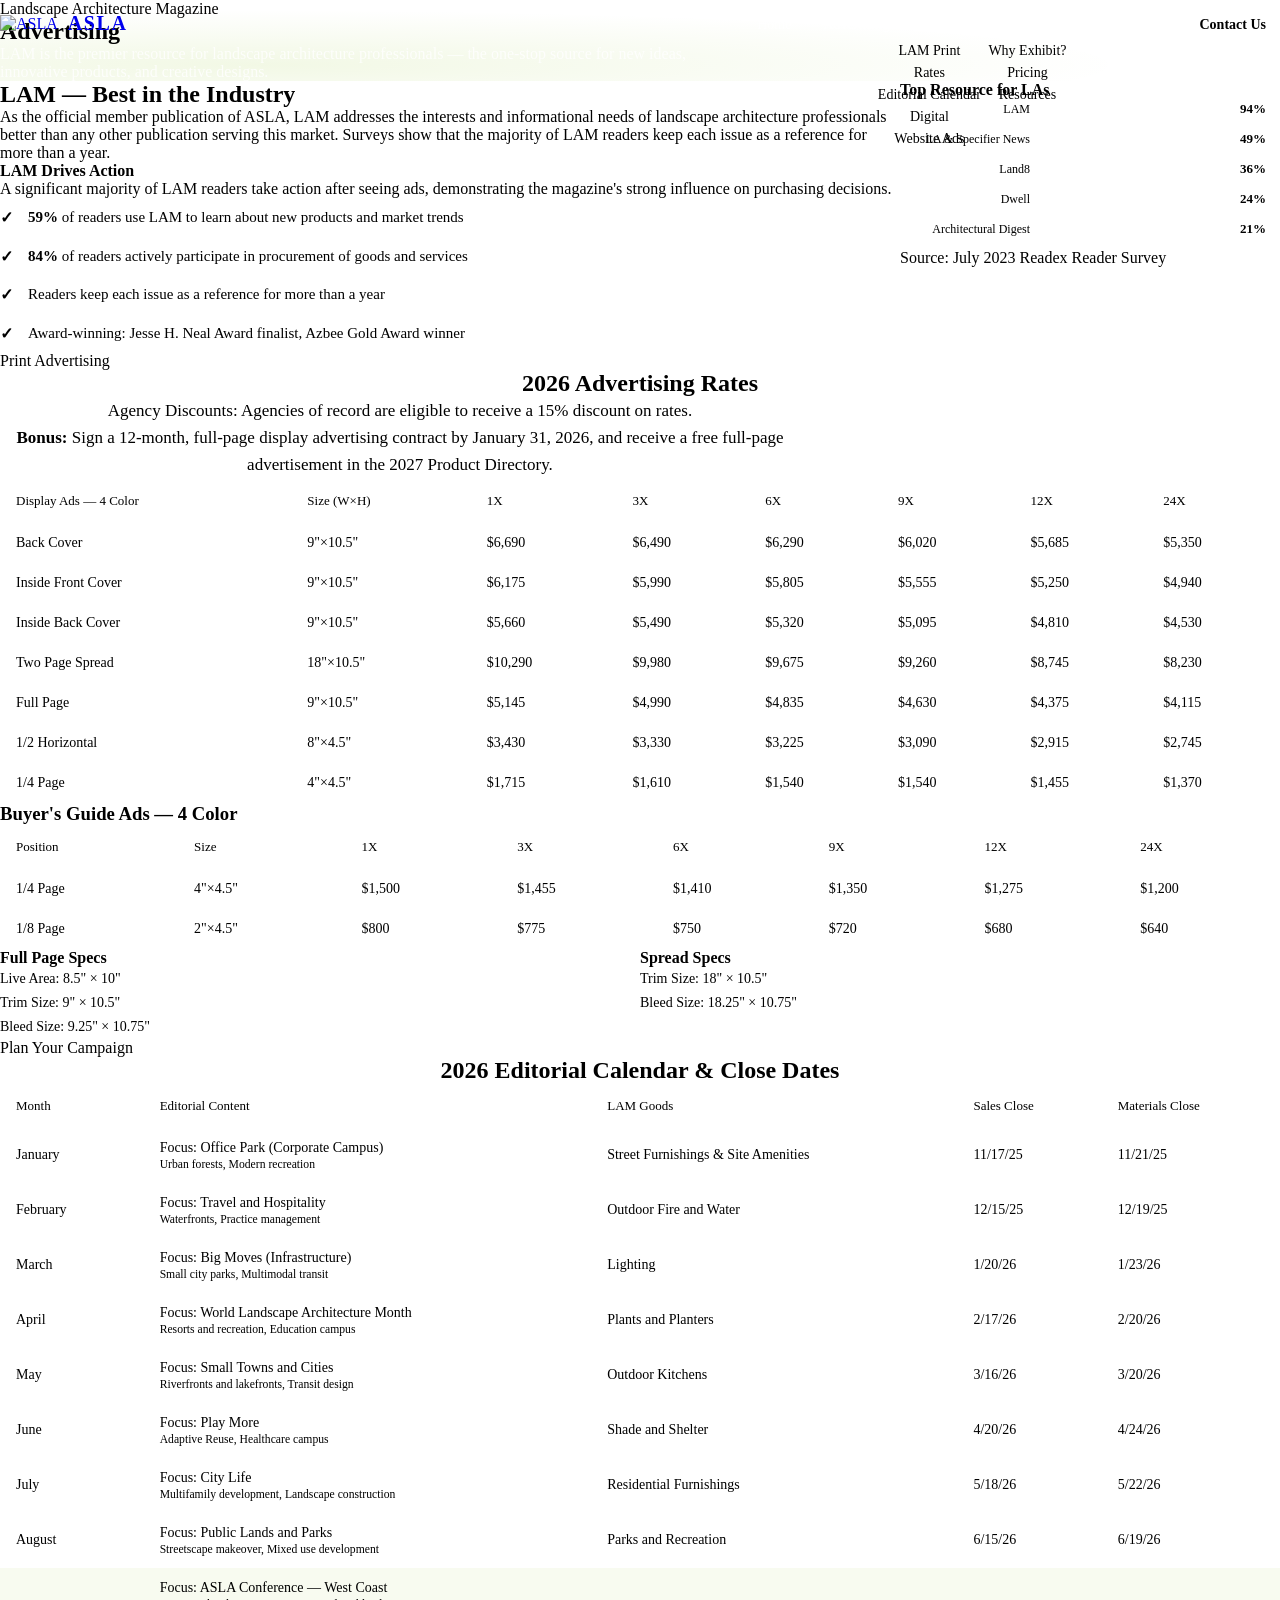
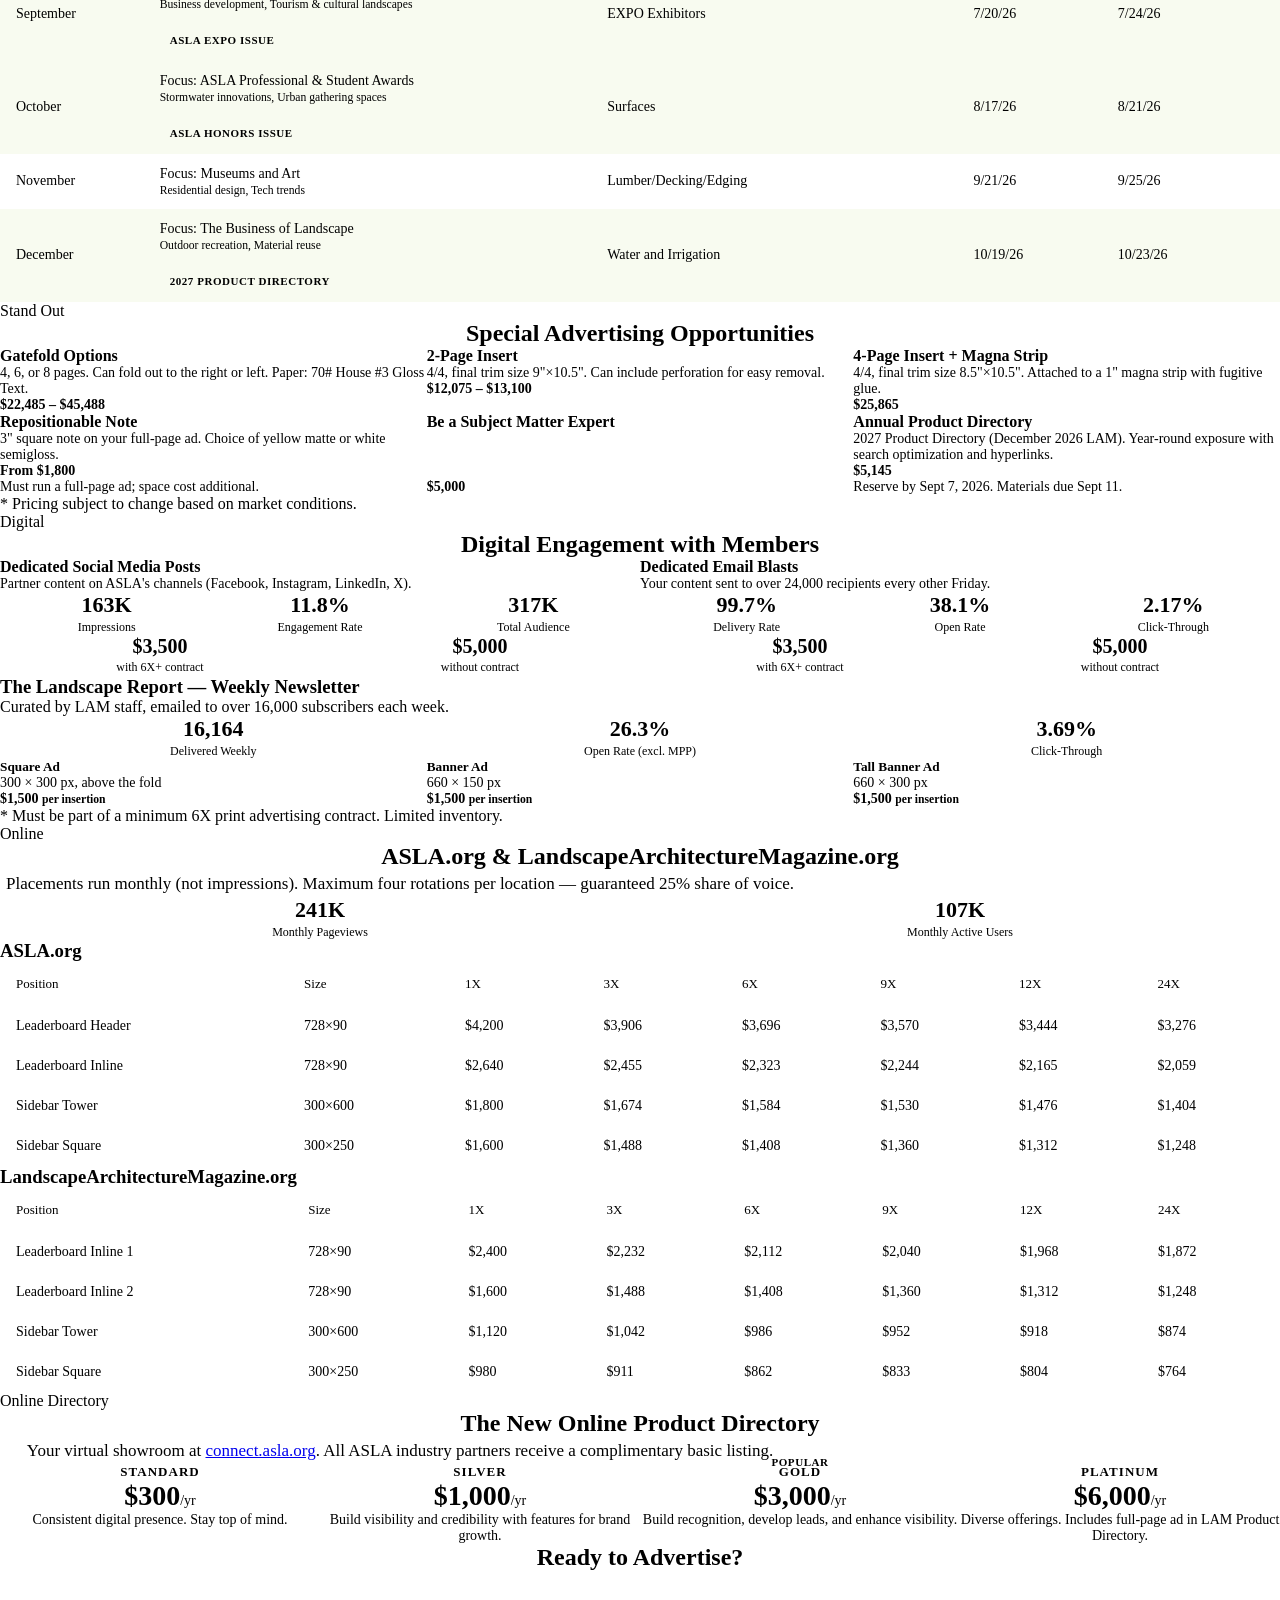
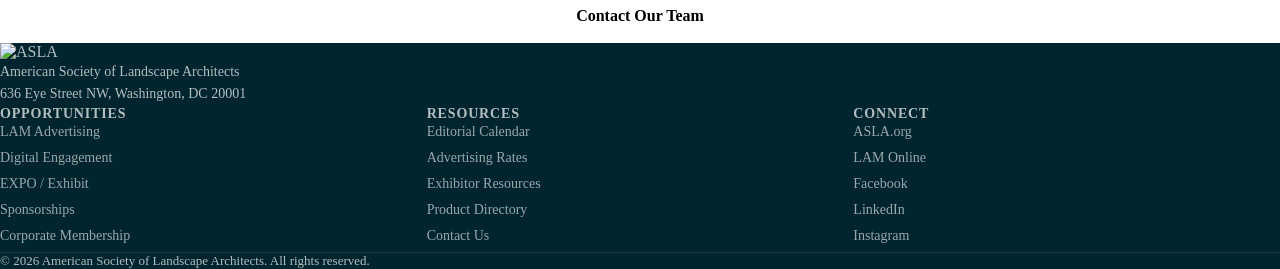
==== advertising.html @ 2f5cdf1a "Initial commit: ASLA advertise site rebuild 6-page site matching the 2026 ASLA Engagement Kit media " ====
<!DOCTYPE html>
<html lang="en">
<head>
  <meta charset="UTF-8">
  <meta name="viewport" content="width=device-width, initial-scale=1.0">
  <title>Advertising — ASLA</title>
  <meta name="description" content="Advertise in Landscape Architecture Magazine (LAM) and across ASLA's digital channels. View rates, editorial calendar, and special opportunities.">
  <link rel="stylesheet" href="../colors_and_type.css">
  <link rel="stylesheet" href="style.css">
</head>
<body>

<header class="site-header" id="top">
  <div class="container header-inner">
    <a href="index.html" class="logo">
      <img src="../assets/logos/asla-mark-waves-white.svg" alt="ASLA" height="36">
      <span class="logo-text">ASLA</span>
    </a>
    <button class="nav-toggle" aria-label="Toggle navigation" aria-expanded="false">
      <span></span><span></span><span></span>
    </button>
    <nav class="main-nav" id="mainNav">
      <ul>
        <li><a href="index.html">Home</a></li>
        <li class="has-dropdown">
          <a href="advertising.html" class="active">Advertising</a>
          <ul class="dropdown">
            <li><a href="#lam-advertising">LAM Print</a></li>
            <li><a href="#ad-rates">Rates</a></li>
            <li><a href="#editorial-calendar">Editorial Calendar</a></li>
            <li><a href="#digital-engagement">Digital</a></li>
            <li><a href="#website-advertising">Website Ads</a></li>
          </ul>
        </li>
        <li class="has-dropdown">
          <a href="expo.html">EXPO</a>
          <ul class="dropdown">
            <li><a href="expo.html#why-exhibit">Why Exhibit?</a></li>
            <li><a href="expo.html#exhibitor-pricing">Pricing</a></li>
            <li><a href="expo.html#exhibitor-resources">Resources</a></li>
          </ul>
        </li>
        <li><a href="sponsorships.html">Sponsorships</a></li>
        <li><a href="membership.html">Membership</a></li>
        <li><a href="contact.html" class="nav-cta">Contact Us</a></li>
      </ul>
    </nav>
  </div>
</header>

<!-- ===== PAGE HERO ===== -->
<section class="page-hero">
  <div class="container">
    <p class="eyebrow hero-eyebrow">Landscape Architecture Magazine</p>
    <h1>Advertising</h1>
    <p class="body-lg hero-sub">LAM is the premier resource for landscape architecture professionals — the one-stop source for new ideas, innovative products, and creative designs.</p>
  </div>
</section>

<!-- ===== LAM OVERVIEW ===== -->
<section class="section" id="lam-advertising">
  <div class="container">
    <div class="two-col">
      <div class="col-text">
        <h2>LAM — Best in the Industry</h2>
        <p class="body-lg">As the official member publication of ASLA, LAM addresses the interests and informational needs of landscape architecture professionals better than any other publication serving this market. Surveys show that the majority of LAM readers keep each issue as a reference for more than a year.</p>
        <div class="highlight-box">
          <h4>LAM Drives Action</h4>
          <p>A significant majority of LAM readers take action after seeing ads, demonstrating the magazine's strong influence on purchasing decisions.</p>
        </div>
        <ul class="check-list">
          <li><strong>59%</strong> of readers use LAM to learn about new products and market trends</li>
          <li><strong>84%</strong> of readers actively participate in procurement of goods and services</li>
          <li>Readers keep each issue as a reference for more than a year</li>
          <li>Award-winning: Jesse H. Neal Award finalist, Azbee Gold Award winner</li>
        </ul>
      </div>
      <div class="col-sidebar">
        <div class="info-card">
          <h4>Top Resource for LAs</h4>
          <div class="bar-chart">
            <div class="bar-row"><span class="bar-label">LAM</span><div class="bar-track"><div class="bar-fill" style="width:94%"></div></div><span class="bar-val">94%</span></div>
            <div class="bar-row"><span class="bar-label">LA &amp; Specifier News</span><div class="bar-track"><div class="bar-fill" style="width:49%"></div></div><span class="bar-val">49%</span></div>
            <div class="bar-row"><span class="bar-label">Land8</span><div class="bar-track"><div class="bar-fill" style="width:36%"></div></div><span class="bar-val">36%</span></div>
            <div class="bar-row"><span class="bar-label">Dwell</span><div class="bar-track"><div class="bar-fill" style="width:24%"></div></div><span class="bar-val">24%</span></div>
            <div class="bar-row"><span class="bar-label">Architectural Digest</span><div class="bar-track"><div class="bar-fill" style="width:21%"></div></div><span class="bar-val">21%</span></div>
          </div>
          <p class="caption">Source: July 2023 Readex Reader Survey</p>
        </div>
      </div>
    </div>
  </div>
</section>

<!-- ===== AD RATES ===== -->
<section class="section section-alt" id="ad-rates">
  <div class="container">
    <p class="eyebrow">Print Advertising</p>
    <h2 class="section-title">2026 Advertising Rates</h2>
    <p class="section-intro">Agency Discounts: Agencies of record are eligible to receive a 15% discount on rates.<br>
    <strong>Bonus:</strong> Sign a 12-month, full-page display advertising contract by January 31, 2026, and receive a free full-page advertisement in the 2027 Product Directory.</p>

    <div class="table-wrap">
      <table class="rate-table">
        <thead>
          <tr><th>Display Ads — 4 Color</th><th>Size (W&times;H)</th><th>1X</th><th>3X</th><th>6X</th><th>9X</th><th>12X</th><th>24X</th></tr>
        </thead>
        <tbody>
          <tr><td>Back Cover</td><td>9"&times;10.5"</td><td>$6,690</td><td>$6,490</td><td>$6,290</td><td>$6,020</td><td>$5,685</td><td>$5,350</td></tr>
          <tr><td>Inside Front Cover</td><td>9"&times;10.5"</td><td>$6,175</td><td>$5,990</td><td>$5,805</td><td>$5,555</td><td>$5,250</td><td>$4,940</td></tr>
          <tr><td>Inside Back Cover</td><td>9"&times;10.5"</td><td>$5,660</td><td>$5,490</td><td>$5,320</td><td>$5,095</td><td>$4,810</td><td>$4,530</td></tr>
          <tr><td>Two Page Spread</td><td>18"&times;10.5"</td><td>$10,290</td><td>$9,980</td><td>$9,675</td><td>$9,260</td><td>$8,745</td><td>$8,230</td></tr>
          <tr><td>Full Page</td><td>9"&times;10.5"</td><td>$5,145</td><td>$4,990</td><td>$4,835</td><td>$4,630</td><td>$4,375</td><td>$4,115</td></tr>
          <tr><td>1/2 Horizontal</td><td>8"&times;4.5"</td><td>$3,430</td><td>$3,330</td><td>$3,225</td><td>$3,090</td><td>$2,915</td><td>$2,745</td></tr>
          <tr><td>1/4 Page</td><td>4"&times;4.5"</td><td>$1,715</td><td>$1,610</td><td>$1,540</td><td>$1,540</td><td>$1,455</td><td>$1,370</td></tr>
        </tbody>
      </table>
    </div>

    <h3 style="margin-top:var(--space-2xl)">Buyer's Guide Ads — 4 Color</h3>
    <div class="table-wrap">
      <table class="rate-table">
        <thead>
          <tr><th>Position</th><th>Size</th><th>1X</th><th>3X</th><th>6X</th><th>9X</th><th>12X</th><th>24X</th></tr>
        </thead>
        <tbody>
          <tr><td>1/4 Page</td><td>4"&times;4.5"</td><td>$1,500</td><td>$1,455</td><td>$1,410</td><td>$1,350</td><td>$1,275</td><td>$1,200</td></tr>
          <tr><td>1/8 Page</td><td>2"&times;4.5"</td><td>$800</td><td>$775</td><td>$750</td><td>$720</td><td>$680</td><td>$640</td></tr>
        </tbody>
      </table>
    </div>

    <div class="spec-grid" style="margin-top:var(--space-2xl)">
      <div class="spec-card">
        <h4>Full Page Specs</h4>
        <ul><li>Live Area: 8.5" &times; 10"</li><li>Trim Size: 9" &times; 10.5"</li><li>Bleed Size: 9.25" &times; 10.75"</li></ul>
      </div>
      <div class="spec-card">
        <h4>Spread Specs</h4>
        <ul><li>Trim Size: 18" &times; 10.5"</li><li>Bleed Size: 18.25" &times; 10.75"</li></ul>
      </div>
    </div>
  </div>
</section>

<!-- ===== EDITORIAL CALENDAR ===== -->
<section class="section" id="editorial-calendar">
  <div class="container">
    <p class="eyebrow">Plan Your Campaign</p>
    <h2 class="section-title">2026 Editorial Calendar &amp; Close Dates</h2>
    <div class="table-wrap">
      <table class="rate-table cal-table">
        <thead>
          <tr><th>Month</th><th>Editorial Content</th><th>LAM Goods</th><th>Sales Close</th><th>Materials Close</th></tr>
        </thead>
        <tbody>
          <tr><td>January</td><td>Focus: Office Park (Corporate Campus)<br><small>Urban forests, Modern recreation</small></td><td>Street Furnishings &amp; Site Amenities</td><td>11/17/25</td><td>11/21/25</td></tr>
          <tr><td>February</td><td>Focus: Travel and Hospitality<br><small>Waterfronts, Practice management</small></td><td>Outdoor Fire and Water</td><td>12/15/25</td><td>12/19/25</td></tr>
          <tr><td>March</td><td>Focus: Big Moves (Infrastructure)<br><small>Small city parks, Multimodal transit</small></td><td>Lighting</td><td>1/20/26</td><td>1/23/26</td></tr>
          <tr><td>April</td><td>Focus: World Landscape Architecture Month<br><small>Resorts and recreation, Education campus</small></td><td>Plants and Planters</td><td>2/17/26</td><td>2/20/26</td></tr>
          <tr><td>May</td><td>Focus: Small Towns and Cities<br><small>Riverfronts and lakefronts, Transit design</small></td><td>Outdoor Kitchens</td><td>3/16/26</td><td>3/20/26</td></tr>
          <tr><td>June</td><td>Focus: Play More<br><small>Adaptive Reuse, Healthcare campus</small></td><td>Shade and Shelter</td><td>4/20/26</td><td>4/24/26</td></tr>
          <tr><td>July</td><td>Focus: City Life<br><small>Multifamily development, Landscape construction</small></td><td>Residential Furnishings</td><td>5/18/26</td><td>5/22/26</td></tr>
          <tr><td>August</td><td>Focus: Public Lands and Parks<br><small>Streetscape makeover, Mixed use development</small></td><td>Parks and Recreation</td><td>6/15/26</td><td>6/19/26</td></tr>
          <tr class="highlight-row"><td>September</td><td>Focus: ASLA Conference — West Coast<br><small>Business development, Tourism &amp; cultural landscapes</small><br><span class="badge">ASLA EXPO Issue</span></td><td>EXPO Exhibitors</td><td>7/20/26</td><td>7/24/26</td></tr>
          <tr class="highlight-row"><td>October</td><td>Focus: ASLA Professional &amp; Student Awards<br><small>Stormwater innovations, Urban gathering spaces</small><br><span class="badge badge-gold">ASLA Honors Issue</span></td><td>Surfaces</td><td>8/17/26</td><td>8/21/26</td></tr>
          <tr><td>November</td><td>Focus: Museums and Art<br><small>Residential design, Tech trends</small></td><td>Lumber/Decking/Edging</td><td>9/21/26</td><td>9/25/26</td></tr>
          <tr class="highlight-row"><td>December</td><td>Focus: The Business of Landscape<br><small>Outdoor recreation, Material reuse</small><br><span class="badge">2027 Product Directory</span></td><td>Water and Irrigation</td><td>10/19/26</td><td>10/23/26</td></tr>
        </tbody>
      </table>
    </div>
  </div>
</section>

<!-- ===== SPECIAL ADVERTISING ===== -->
<section class="section section-alt" id="special-advertising">
  <div class="container">
    <p class="eyebrow">Stand Out</p>
    <h2 class="section-title">Special Advertising Opportunities</h2>
    <div class="card-grid-3">
      <div class="feature-card">
        <h4>Gatefold Options</h4>
        <p>4, 6, or 8 pages. Can fold out to the right or left. Paper: 70# House #3 Gloss Text.</p>
        <p class="price-range">$22,485 – $45,488</p>
      </div>
      <div class="feature-card">
        <h4>2-Page Insert</h4>
        <p>4/4, final trim size 9"&times;10.5". Can include perforation for easy removal.</p>
        <p class="price-range">$12,075 – $13,100</p>
      </div>
      <div class="feature-card">
        <h4>4-Page Insert + Magna Strip</h4>
        <p>4/4, final trim size 8.5"&times;10.5". Attached to a 1" magna strip with fugitive glue.</p>
        <p class="price-range">$25,865</p>
      </div>
      <div class="feature-card">
        <h4>Repositionable Note</h4>
        <p>3" square note on your full-page ad. Choice of yellow matte or white semigloss.</p>
        <p class="price-range">From $1,800</p>
        <p class="caption">Must run a full-page ad; space cost additional.</p>
      </div>
      <div class="feature-card accent-card">
        <h4>Be a Subject Matter Expert</h4>
        <p>Five-minute moderated video interview with ASLA CEO Torey Carter-Conneen, Hon. ASLA. Professionally edited with your branding, distributed via ASLA channels. Unlimited license to share.</p>
        <p class="price-range">$5,000</p>
      </div>
      <div class="feature-card">
        <h4>Annual Product Directory</h4>
        <p>2027 Product Directory (December 2026 LAM). Year-round exposure with search optimization and hyperlinks.</p>
        <p class="price-range">$5,145</p>
        <p class="caption">Reserve by Sept 7, 2026. Materials due Sept 11.</p>
      </div>
    </div>
    <p class="caption" style="margin-top:var(--space-lg)">* Pricing subject to change based on market conditions.</p>
  </div>
</section>

<!-- ===== DIGITAL ENGAGEMENT ===== -->
<section class="section" id="digital-engagement">
  <div class="container">
    <p class="eyebrow">Digital</p>
    <h2 class="section-title">Digital Engagement with Members</h2>
    <div class="card-grid-2">
      <div class="feature-card">
        <h4>Dedicated Social Media Posts</h4>
        <p>Partner content on ASLA's channels (Facebook, Instagram, LinkedIn, X).</p>
        <div class="metric-grid">
          <div class="metric"><span class="metric-val">163K</span><span class="metric-label">Impressions</span></div>
          <div class="metric"><span class="metric-val">11.8%</span><span class="metric-label">Engagement Rate</span></div>
          <div class="metric"><span class="metric-val">317K</span><span class="metric-label">Total Audience</span></div>
        </div>
        <div class="price-split">
          <div><span class="price-range">$3,500</span><small>with 6X+ contract</small></div>
          <div><span class="price-range">$5,000</span><small>without contract</small></div>
        </div>
      </div>
      <div class="feature-card">
        <h4>Dedicated Email Blasts</h4>
        <p>Your content sent to over 24,000 recipients every other Friday.</p>
        <div class="metric-grid">
          <div class="metric"><span class="metric-val">99.7%</span><span class="metric-label">Delivery Rate</span></div>
          <div class="metric"><span class="metric-val">38.1%</span><span class="metric-label">Open Rate</span></div>
          <div class="metric"><span class="metric-val">2.17%</span><span class="metric-label">Click-Through</span></div>
        </div>
        <div class="price-split">
          <div><span class="price-range">$3,500</span><small>with 6X+ contract</small></div>
          <div><span class="price-range">$5,000</span><small>without contract</small></div>
        </div>
      </div>
    </div>

    <div class="divider"></div>

    <h3>The Landscape Report — Weekly Newsletter</h3>
    <p>Curated by LAM staff, emailed to over 16,000 subscribers each week.</p>
    <div class="metric-grid" style="margin:var(--space-lg) 0">
      <div class="metric"><span class="metric-val">16,164</span><span class="metric-label">Delivered Weekly</span></div>
      <div class="metric"><span class="metric-val">26.3%</span><span class="metric-label">Open Rate (excl. MPP)</span></div>
      <div class="metric"><span class="metric-val">3.69%</span><span class="metric-label">Click-Through</span></div>
    </div>
    <div class="card-grid-3">
      <div class="feature-card compact"><h5>Square Ad</h5><p>300 &times; 300 px, above the fold</p><p class="price-range">$1,500 <small>per insertion</small></p></div>
      <div class="feature-card compact"><h5>Banner Ad</h5><p>660 &times; 150 px</p><p class="price-range">$1,500 <small>per insertion</small></p></div>
      <div class="feature-card compact"><h5>Tall Banner Ad</h5><p>660 &times; 300 px</p><p class="price-range">$1,500 <small>per insertion</small></p></div>
    </div>
    <p class="caption" style="margin-top:var(--space-md)">* Must be part of a minimum 6X print advertising contract. Limited inventory.</p>
  </div>
</section>

<!-- ===== WEBSITE ADVERTISING ===== -->
<section class="section section-alt" id="website-advertising">
  <div class="container">
    <p class="eyebrow">Online</p>
    <h2 class="section-title">ASLA.org &amp; LandscapeArchitectureMagazine.org</h2>
    <p class="section-intro">Placements run monthly (not impressions). Maximum four rotations per location — guaranteed 25% share of voice.</p>
    <div class="metric-grid" style="margin-bottom:var(--space-2xl)">
      <div class="metric"><span class="metric-val">241K</span><span class="metric-label">Monthly Pageviews</span></div>
      <div class="metric"><span class="metric-val">107K</span><span class="metric-label">Monthly Active Users</span></div>
    </div>

    <h3>ASLA.org</h3>
    <div class="table-wrap">
      <table class="rate-table">
        <thead><tr><th>Position</th><th>Size</th><th>1X</th><th>3X</th><th>6X</th><th>9X</th><th>12X</th><th>24X</th></tr></thead>
        <tbody>
          <tr><td>Leaderboard Header</td><td>728&times;90</td><td>$4,200</td><td>$3,906</td><td>$3,696</td><td>$3,570</td><td>$3,444</td><td>$3,276</td></tr>
          <tr><td>Leaderboard Inline</td><td>728&times;90</td><td>$2,640</td><td>$2,455</td><td>$2,323</td><td>$2,244</td><td>$2,165</td><td>$2,059</td></tr>
          <tr><td>Sidebar Tower</td><td>300&times;600</td><td>$1,800</td><td>$1,674</td><td>$1,584</td><td>$1,530</td><td>$1,476</td><td>$1,404</td></tr>
          <tr><td>Sidebar Square</td><td>300&times;250</td><td>$1,600</td><td>$1,488</td><td>$1,408</td><td>$1,360</td><td>$1,312</td><td>$1,248</td></tr>
        </tbody>
      </table>
    </div>

    <h3 style="margin-top:var(--space-2xl)">LandscapeArchitectureMagazine.org</h3>
    <div class="table-wrap">
      <table class="rate-table">
        <thead><tr><th>Position</th><th>Size</th><th>1X</th><th>3X</th><th>6X</th><th>9X</th><th>12X</th><th>24X</th></tr></thead>
        <tbody>
          <tr><td>Leaderboard Inline 1</td><td>728&times;90</td><td>$2,400</td><td>$2,232</td><td>$2,112</td><td>$2,040</td><td>$1,968</td><td>$1,872</td></tr>
          <tr><td>Leaderboard Inline 2</td><td>728&times;90</td><td>$1,600</td><td>$1,488</td><td>$1,408</td><td>$1,360</td><td>$1,312</td><td>$1,248</td></tr>
          <tr><td>Sidebar Tower</td><td>300&times;600</td><td>$1,120</td><td>$1,042</td><td>$986</td><td>$952</td><td>$918</td><td>$874</td></tr>
          <tr><td>Sidebar Square</td><td>300&times;250</td><td>$980</td><td>$911</td><td>$862</td><td>$833</td><td>$804</td><td>$764</td></tr>
        </tbody>
      </table>
    </div>
  </div>
</section>

<!-- ===== ONLINE PRODUCT DIRECTORY ===== -->
<section class="section" id="product-directory">
  <div class="container">
    <p class="eyebrow">Online Directory</p>
    <h2 class="section-title">The New Online Product Directory</h2>
    <p class="section-intro">Your virtual showroom at <a href="https://connect.asla.org">connect.asla.org</a>. All ASLA industry partners receive a complimentary basic listing.</p>
    <div class="tier-grid">
      <div class="tier-card"><div class="tier-header">Standard</div><div class="tier-price">$300<small>/yr</small></div><p>Consistent digital presence. Stay top of mind.</p></div>
      <div class="tier-card"><div class="tier-header">Silver</div><div class="tier-price">$1,000<small>/yr</small></div><p>Build visibility and credibility with features for brand growth.</p></div>
      <div class="tier-card featured"><div class="tier-header">Gold</div><div class="tier-price">$3,000<small>/yr</small></div><p>Build recognition, develop leads, and enhance visibility.</p></div>
      <div class="tier-card"><div class="tier-header">Platinum</div><div class="tier-price">$6,000<small>/yr</small></div><p>Diverse offerings. Includes full-page ad in LAM Product Directory.</p></div>
    </div>
  </div>
</section>

<!-- ===== CTA ===== -->
<section class="section section-dark" style="text-align:center">
  <div class="container">
    <h2 style="color:var(--white)">Ready to Advertise?</h2>
    <p style="color:rgba(255,255,255,0.8);margin-bottom:var(--space-xl)">Our sales team will help you build the right media plan for your goals and budget.</p>
    <a href="contact.html" class="btn btn-primary btn-lg">Contact Our Team</a>
  </div>
</section>

<footer class="site-footer">
  <div class="container footer-inner">
    <div class="footer-brand">
      <img src="../assets/logos/asla-mark-waves-white.svg" alt="ASLA" height="36">
      <p>American Society of Landscape Architects<br>636 Eye Street NW, Washington, DC 20001</p>
    </div>
    <div class="footer-links">
      <div><h5>Opportunities</h5><ul><li><a href="advertising.html">LAM Advertising</a></li><li><a href="advertising.html#digital-engagement">Digital Engagement</a></li><li><a href="expo.html">EXPO / Exhibit</a></li><li><a href="sponsorships.html">Sponsorships</a></li><li><a href="membership.html">Corporate Membership</a></li></ul></div>
      <div><h5>Resources</h5><ul><li><a href="advertising.html#editorial-calendar">Editorial Calendar</a></li><li><a href="advertising.html#ad-rates">Advertising Rates</a></li><li><a href="expo.html#exhibitor-resources">Exhibitor Resources</a></li><li><a href="advertising.html#product-directory">Product Directory</a></li><li><a href="contact.html">Contact Us</a></li></ul></div>
      <div><h5>Connect</h5><ul><li><a href="https://www.asla.org">ASLA.org</a></li><li><a href="https://www.landscapearchitecturemagazine.org">LAM Online</a></li><li><a href="https://www.facebook.com/americansocietyoflandscapearchitects">Facebook</a></li><li><a href="https://www.linkedin.com/company/american-society-of-landscape-architects/">LinkedIn</a></li><li><a href="https://www.instagram.com/nationalasla">Instagram</a></li></ul></div>
    </div>
    <div class="footer-bottom"><p>&copy; 2026 American Society of Landscape Architects. All rights reserved.</p></div>
  </div>
</footer>
<script src="nav.js"></script>
</body>
</html>
---- style.css ----
/* =============================================================================
   ASLA Advertise Site — Stylesheet
   Built on the ASLA Design System tokens from colors_and_type.css
   ============================================================================= */

*, *::before, *::after { box-sizing: border-box; margin: 0; padding: 0; }

html { scroll-behavior: smooth; }

body {
  font-family: var(--font-sans);
  font-size: var(--fs-body);
  line-height: var(--lh-body);
  color: var(--fg1);
  background: var(--bg-page);
  -webkit-font-smoothing: antialiased;
}

img { max-width: 100%; height: auto; }
a { transition: color var(--dur-fast) var(--ease-out); }

.container {
  max-width: var(--content-max);
  margin: 0 auto;
  padding: 0 var(--content-gutter);
}

/* ── Header ────────────────────────────────────────────────────────────────── */
.site-header {
  position: fixed;
  top: 0;
  left: 0;
  right: 0;
  z-index: 1000;
  background: var(--asla-teal);
  transition: box-shadow var(--dur-normal) var(--ease-out), padding var(--dur-normal) var(--ease-out);
  padding: 12px 0;
}
.site-header.scrolled {
  box-shadow: 0 2px 20px rgba(0,0,0,0.15);
  padding: 8px 0;
}
.header-inner {
  display: flex;
  align-items: center;
  justify-content: space-between;
}
.logo { display: flex; align-items: center; gap: 10px; text-decoration: none; }
.logo img { display: block; }
.logo-text {
  font-family: var(--font-sans);
  font-weight: 700;
  font-size: 20px;
  color: var(--white);
  letter-spacing: 0.08em;
}

.main-nav ul { list-style: none; display: flex; align-items: center; gap: 4px; }
.main-nav a {
  color: rgba(255,255,255,0.85);
  text-decoration: none;
  font-size: 14px;
  font-weight: 400;
  padding: 8px 14px;
  border-radius: var(--radius-pill);
  transition: all var(--dur-fast) var(--ease-out);
}
.main-nav a:hover, .main-nav a.active { color: #fff; background: rgba(255,255,255,0.1); }
.nav-cta {
  background: var(--asla-green) !important;
  color: var(--asla-teal) !important;
  font-weight: 700 !important;
}
.nav-cta:hover { background: var(--asla-green-light) !important; }

/* Dropdown */
.has-dropdown { position: relative; }
.dropdown {
  display: none;
  position: absolute;
  top: 100%;
  left: 0;
  background: var(--white);
  border-radius: var(--radius-sm);
  box-shadow: var(--shadow-hover);
  min-width: 240px;
  padding: 8px 0;
  flex-direction: column;
  z-index: 100;
}
.has-dropdown.open > .dropdown { display: flex; }
.dropdown a {
  color: var(--fg1) !important;
  padding: 10px 20px;
  border-radius: 0;
  font-size: 14px;
}
.dropdown a:hover { background: var(--soft-sage) !important; color: var(--asla-teal) !important; }

/* Mobile nav */
.nav-toggle {
  display: none;
  background: none;
  border: none;
  cursor: pointer;
  width: 32px;
  height: 24px;
  position: relative;
}
.nav-toggle span {
  display: block;
  width: 100%;
  height: 2px;
  background: #fff;
  position: absolute;
  left: 0;
  transition: all var(--dur-fast) var(--ease-out);
}
.nav-toggle span:nth-child(1) { top: 0; }
.nav-toggle span:nth-child(2) { top: 11px; }
.nav-toggle span:nth-child(3) { top: 22px; }

/* ── Page Hero (inner pages) ────────────────────────────────────────────── */
.page-hero {
  padding: 140px var(--content-gutter) 60px;
  background: var(--asla-teal);
  position: relative;
  overflow: hidden;
}
.page-hero::before {
  content: '';
  position: absolute;
  inset: 0;
  background: radial-gradient(ellipse at 20% 80%, rgba(129,188,0,0.1) 0%, transparent 60%);
}
.page-hero .container { position: relative; z-index: 2; }
.page-hero h1 { color: var(--white); margin-bottom: var(--space-md); }
.page-hero .hero-eyebrow { color: var(--asla-green); margin-bottom: var(--space-md); }
.page-hero .hero-sub { color: rgba(255,255,255,0.8); max-width: 700px; }
.page-hero-dark { background: var(--asla-teal); }

/* ── Hero (home) ──────────────────────────────────────────────────────────── */
.hero {
  position: relative;
  min-height: 600px;
  display: flex;
  align-items: center;
  justify-content: center;
  text-align: center;
  padding: 140px var(--content-gutter) 80px;
  background: var(--asla-teal);
  overflow: hidden;
}
.hero::before {
  content: '';
  position: absolute;
  inset: 0;
  background:
    radial-gradient(ellipse at 20% 80%, rgba(129,188,0,0.15) 0%, transparent 60%),
    radial-gradient(ellipse at 80% 20%, rgba(255,255,255,0.05) 0%, transparent 50%);
}
.hero-content { position: relative; z-index: 2; max-width: 860px; }
.hero-eyebrow { color: var(--asla-green); margin-bottom: var(--space-md); }
.hero h1 { color: var(--white); margin-bottom: var(--space-lg); }
.hero-sub { color: rgba(255,255,255,0.8); margin-bottom: var(--space-xl); }
.hero-actions { display: flex; gap: var(--space-md); justify-content: center; flex-wrap: wrap; }

/* ── Buttons ───────────────────────────────────────────────────────────────── */
.btn {
  display: inline-flex;
  align-items: center;
  justify-content: center;
  padding: 14px 32px;
  border-radius: var(--radius-pill);
  font-family: var(--font-sans);
  font-size: 15px;
  font-weight: 700;
  text-decoration: none;
  cursor: pointer;
  border: 2px solid transparent;
  transition: all var(--dur-normal) var(--ease-out);
}
.btn-primary {
  background: var(--asla-green);
  color: var(--asla-teal);
}
.btn-primary:hover {
  background: var(--asla-green-light);
  color: var(--asla-teal);
  transform: translateY(-1px);
  box-shadow: 0 4px 12px rgba(129,188,0,0.3);
}
.btn-outline {
  border-color: rgba(255,255,255,0.4);
  color: var(--white);
  background: transparent;
}
.btn-outline:hover {
  border-color: var(--white);
  background: rgba(255,255,255,0.08);
  color: var(--white);
}
.btn-lg { padding: 16px 40px; font-size: 16px; }

/* ── Sections ──────────────────────────────────────────────────────────────── */
.section { padding: var(--space-4xl) 0; }
.section-alt { background: var(--white); }
.section-dark { background: var(--asla-teal); color: var(--white); }
.section-title { text-align: center; margin-bottom: var(--space-md); }
.section-intro {
  text-align: center;
  max-width: 800px;
  margin: 0 auto var(--space-2xl);
  color: var(--fg2);
  font-size: 17px;
  line-height: 1.6;
}

/* ── Pillar Cards ──────────────────────────────────────────────────────────── */
.pillar-grid {
  display: grid;
  grid-template-columns: repeat(4, 1fr);
  gap: var(--space-lg);
}
.pillar-card {
  background: var(--white);
  border-radius: var(--radius-lg);
  padding: var(--space-xl);
  text-align: center;
  text-decoration: none;
  color: var(--fg1);
  box-shadow: var(--shadow-card);
  transition: all var(--dur-normal) var(--ease-out);
  border: 2px solid transparent;
}
.pillar-card:hover {
  transform: translateY(-4px);
  box-shadow: var(--shadow-hover);
  border-color: var(--asla-green);
  color: var(--fg1);
}
.pillar-card h3 {
  margin: var(--space-md) 0 var(--space-sm);
  color: var(--asla-teal);
}
.pillar-card p { font-size: 14px; color: var(--fg2); }
.pillar-icon {
  width: 56px;
  height: 56px;
  margin: 0 auto;
  color: var(--asla-green);
}
.pillar-icon svg { width: 100%; height: 100%; }

/* ── Stats ─────────────────────────────────────────────────────────────────── */
.stat-grid {
  display: grid;
  grid-template-columns: repeat(4, 1fr);
  gap: var(--space-lg);
}
.stat-card {
  text-align: center;
  padding: var(--space-xl);
  background: var(--white);
  border-radius: var(--radius-lg);
  box-shadow: var(--shadow-subtle);
}
.stat-number {
  display: block;
  font-family: var(--font-heading);
  font-size: clamp(32px, 4vw, 48px);
  font-weight: 700;
  color: var(--asla-teal);
  line-height: 1.1;
}
.stat-label {
  display: block;
  margin-top: var(--space-sm);
  font-size: 14px;
  color: var(--fg2);
  font-weight: 400;
}
.stat-card-dark {
  text-align: center;
  padding: var(--space-xl);
  background: rgba(255,255,255,0.08);
  border-radius: var(--radius-lg);
  border: 1px solid rgba(255,255,255,0.12);
}
.stat-card-dark .stat-number { color: var(--asla-green); }
.stat-card-dark .stat-label { color: rgba(255,255,255,0.75); }

/* ── Two Column Layout ─────────────────────────────────────────────────────── */
.two-col {
  display: grid;
  grid-template-columns: 1fr 380px;
  gap: var(--space-2xl);
  align-items: start;
}
.col-text { }
.col-sidebar { }

/* ── Info Card ─────────────────────────────────────────────────────────────── */
.info-card {
  background: var(--white);
  border-radius: var(--radius-lg);
  padding: var(--space-xl);
  box-shadow: var(--shadow-card);
}
.info-card h4 { color: var(--asla-teal); margin-bottom: var(--space-md); }

/* ── Check List ────────────────────────────────────────────────────────────── */
.check-list {
  list-style: none;
  padding: 0;
}
.check-list li {
  padding: 8px 0 8px 28px;
  position: relative;
  font-size: 15px;
  line-height: 1.5;
}
.check-list li::before {
  content: '✓';
  position: absolute;
  left: 0;
  color: var(--asla-green);
  font-weight: 700;
  font-size: 16px;
}

/* ── Highlight Box ─────────────────────────────────────────────────────────── */
.highlight-box {
  background: var(--soft-sage);
  border-radius: var(--radius-md);
  padding: var(--space-lg);
  margin: var(--space-lg) 0;
  border-left: 4px solid var(--asla-green);
}
.highlight-box h4 { color: var(--asla-teal); margin-bottom: var(--space-sm); }

/* ── Bar Chart ─────────────────────────────────────────────────────────────── */
.bar-chart { margin-top: var(--space-md); }
.bar-row {
  display: grid;
  grid-template-columns: 130px 1fr 40px;
  align-items: center;
  gap: 10px;
  margin-bottom: 10px;
}
.bar-label { font-size: 12px; color: var(--fg2); text-align: right; }
.bar-track {
  height: 20px;
  background: var(--grid-gray);
  border-radius: 10px;
  overflow: hidden;
}
.bar-fill {
  height: 100%;
  background: linear-gradient(90deg, var(--asla-teal), var(--asla-teal-light));
  border-radius: 10px;
  transition: width 1s var(--ease-out);
}
.bar-val { font-size: 13px; font-weight: 700; color: var(--asla-teal); }

/* ── Tables ────────────────────────────────────────────────────────────────── */
.table-wrap { overflow-x: auto; -webkit-overflow-scrolling: touch; }
.rate-table {
  width: 100%;
  border-collapse: collapse;
  font-size: 14px;
  background: var(--white);
  border-radius: var(--radius-md);
  overflow: hidden;
  box-shadow: var(--shadow-subtle);
}
.rate-table thead th {
  background: var(--asla-teal);
  color: var(--white);
  padding: 14px 16px;
  text-align: left;
  font-weight: 500;
  font-size: 13px;
  white-space: nowrap;
}
.rate-table tbody td {
  padding: 12px 16px;
  border-bottom: 1px solid var(--grid-gray);
  white-space: nowrap;
}
.rate-table tbody tr:last-child td { border-bottom: none; }
.rate-table tbody tr:hover { background: var(--soft-sage); }
.cal-table tbody td { white-space: normal; }
.cal-table small { color: var(--fg2); display: block; margin-top: 2px; }
.highlight-row { background: rgba(129,188,0,0.06) !important; }

.simple-table { width: 100%; font-size: 14px; }
.simple-table td { padding: 8px 0; border-bottom: 1px solid var(--grid-gray); }
.simple-table td:last-child { text-align: right; font-weight: 600; }

/* ── Badges ────────────────────────────────────────────────────────────────── */
.badge {
  display: inline-block;
  padding: 3px 10px;
  border-radius: var(--radius-pill);
  font-size: 11px;
  font-weight: 700;
  text-transform: uppercase;
  letter-spacing: 0.05em;
  background: var(--asla-green);
  color: var(--asla-teal);
  margin-top: 4px;
}
.badge-gold { background: var(--muted-gold); color: var(--white); }
.badge-sold { background: var(--sand); color: var(--dark-gray); }
.badge-avail { background: var(--asla-green); color: var(--asla-teal); }

/* ── Feature Cards ─────────────────────────────────────────────────────────── */
.card-grid-3 { display: grid; grid-template-columns: repeat(3, 1fr); gap: var(--space-lg); }
.card-grid-2 { display: grid; grid-template-columns: repeat(2, 1fr); gap: var(--space-lg); }
.feature-card {
  background: var(--white);
  border-radius: var(--radius-lg);
  padding: var(--space-xl);
  box-shadow: var(--shadow-card);
  border: 1px solid var(--grid-gray);
}
.feature-card h4 { color: var(--asla-teal); margin-bottom: var(--space-sm); }
.feature-card h5 { color: var(--asla-teal); margin-bottom: var(--space-xs); }
.feature-card p { font-size: 14px; color: var(--fg2); margin-bottom: var(--space-sm); }
.feature-card ul { list-style: none; padding: 0; }
.feature-card ul li {
  padding: 6px 0 6px 20px;
  position: relative;
  font-size: 14px;
  color: var(--fg2);
}
.feature-card ul li::before {
  content: '→';
  position: absolute;
  left: 0;
  color: var(--asla-green);
  font-weight: 700;
}
.feature-card.compact { padding: var(--space-lg); }
.accent-card {
  background: linear-gradient(135deg, var(--asla-teal) 0%, #0D5A6E 100%);
  border: none;
}
.accent-card h4, .accent-card h5 { color: var(--asla-green); }
.accent-card p { color: rgba(255,255,255,0.85); }
.accent-card .price-range { color: var(--white); }

.price-range {
  font-size: 20px;
  font-weight: 700;
  color: var(--asla-teal);
  margin-top: var(--space-sm);
}

/* ── Metric Grid ───────────────────────────────────────────────────────────── */
.metric-grid {
  display: grid;
  grid-template-columns: repeat(auto-fit, minmax(140px, 1fr));
  gap: var(--space-md);
}
.metric {
  text-align: center;
  padding: var(--space-md);
  background: var(--soft-sage);
  border-radius: var(--radius-sm);
}
.metric-val {
  display: block;
  font-size: 22px;
  font-weight: 700;
  color: var(--asla-teal);
}
.metric-label {
  display: block;
  font-size: 12px;
  color: var(--fg2);
  margin-top: 2px;
}
.price-split {
  display: flex;
  gap: var(--space-lg);
  margin-top: var(--space-md);
  padding-top: var(--space-md);
  border-top: 1px solid var(--grid-gray);
}
.price-split div { text-align: center; flex: 1; }
.price-split small { display: block; font-size: 12px; color: var(--fg2); margin-top: 2px; }

/* ── Tier Cards ────────────────────────────────────────────────────────────── */
.tier-grid {
  display: grid;
  grid-template-columns: repeat(4, 1fr);
  gap: var(--space-lg);
}
.tier-card {
  background: var(--white);
  border-radius: var(--radius-lg);
  padding: var(--space-xl);
  text-align: center;
  box-shadow: var(--shadow-card);
  border: 2px solid var(--grid-gray);
  transition: all var(--dur-normal) var(--ease-out);
}
.tier-card:hover {
  transform: translateY(-2px);
  box-shadow: var(--shadow-hover);
}
.tier-card.featured {
  border-color: var(--asla-green);
  position: relative;
}
.tier-card.featured::before {
  content: 'POPULAR';
  position: absolute;
  top: -12px;
  left: 50%;
  transform: translateX(-50%);
  background: var(--asla-green);
  color: var(--asla-teal);
  font-size: 11px;
  font-weight: 700;
  padding: 4px 14px;
  border-radius: var(--radius-pill);
  letter-spacing: 0.05em;
}
.tier-header {
  font-size: 13px;
  font-weight: 700;
  text-transform: uppercase;
  letter-spacing: 0.08em;
  color: var(--fg2);
  margin-bottom: var(--space-sm);
}
.tier-price {
  font-size: 28px;
  font-weight: 700;
  color: var(--asla-teal);
  margin-bottom: var(--space-md);
}
.tier-price small { font-size: 14px; font-weight: 400; color: var(--fg2); }
.tier-card p { font-size: 14px; color: var(--fg2); }
.tier-detail { font-size: 15px !important; color: var(--asla-teal) !important; }

/* ── Sponsor Items ─────────────────────────────────────────────────────────── */
.sponsor-category { margin-bottom: var(--space-2xl); }
.sponsor-category h4 {
  color: var(--asla-teal);
  padding-bottom: var(--space-sm);
  border-bottom: 2px solid var(--asla-green);
  margin-bottom: var(--space-md);
}
.sponsor-items { display: flex; flex-direction: column; gap: 6px; }
.sponsor-item {
  display: flex;
  align-items: center;
  gap: var(--space-md);
  padding: 12px 16px;
  background: var(--white);
  border-radius: var(--radius-sm);
  font-size: 14px;
  border: 1px solid var(--grid-gray);
}
.sponsor-item.sold { opacity: 0.55; }
.sponsor-name { flex: 1; }
.sponsor-price { font-weight: 700; color: var(--asla-teal); white-space: nowrap; }

/* ── Pillar Badges ─────────────────────────────────────────────────────────── */
.pillar-badge {
  display: inline-block;
  padding: 4px 12px;
  border-radius: var(--radius-pill);
  font-size: 12px;
  font-weight: 700;
  text-transform: uppercase;
  letter-spacing: 0.06em;
  margin-bottom: var(--space-md);
}
.pillar-content .pillar-badge { background: #E3F0D6; color: #3D6B00; }
.pillar-conversion .pillar-badge { background: #D6E8F0; color: #005A7A; }
.pillar-credibility .pillar-badge { background: #F0E6D6; color: #8B6B00; }

/* ── Detail Grid ───────────────────────────────────────────────────────────── */
.detail-grid { display: grid; grid-template-columns: 1fr 1fr; gap: var(--space-lg); margin-top: var(--space-lg); }
.detail-item h5 { color: var(--asla-teal); margin-bottom: var(--space-sm); }
.detail-item ul { list-style: none; padding: 0; }
.detail-item li { font-size: 14px; padding: 4px 0; color: var(--fg2); }

/* ── Benefits Box ──────────────────────────────────────────────────────────── */
.benefits-box {
  background: var(--soft-sage);
  border-radius: var(--radius-lg);
  padding: var(--space-xl) var(--space-2xl);
}
.benefits-box h4 { color: var(--asla-teal); margin-bottom: var(--space-md); }
.two-col-list {
  columns: 2;
  column-gap: var(--space-2xl);
}
.two-col-list li { break-inside: avoid; }

/* ── Spec Grid ─────────────────────────────────────────────────────────────── */
.spec-grid { display: grid; grid-template-columns: 1fr 1fr; gap: var(--space-lg); }
.spec-card {
  background: var(--soft-sage);
  border-radius: var(--radius-md);
  padding: var(--space-lg);
}
.spec-card h4 { color: var(--asla-teal); margin-bottom: var(--space-sm); font-size: 16px; }
.spec-card ul { list-style: none; padding: 0; }
.spec-card li { font-size: 14px; padding: 4px 0; }

/* ── Resource List ─────────────────────────────────────────────────────────── */
.resource-list { list-style: none; padding: 0; }
.resource-list li { padding: 8px 0; border-bottom: 1px solid var(--grid-gray); }
.resource-list li:last-child { border-bottom: none; }
.resource-list a {
  font-size: 14px;
  text-decoration: none;
  color: var(--asla-teal);
  font-weight: 500;
}
.resource-list a:hover { color: var(--asla-green-dark); text-decoration: underline; }

/* ── Deadline List ─────────────────────────────────────────────────────────── */
.deadline-list { list-style: none; padding: 0; }
.deadline-list li { padding: 8px 0; font-size: 14px; }
.deadline-date {
  display: inline-block;
  background: var(--alert-red);
  color: var(--white);
  font-size: 12px;
  font-weight: 700;
  padding: 2px 10px;
  border-radius: var(--radius-pill);
  margin-right: 8px;
}

/* ── Contact List ──────────────────────────────────────────────────────────── */
.contact-list { list-style: none; padding: 0; }
.contact-list li { padding: 6px 0; font-size: 14px; }

/* ── Divider ───────────────────────────────────────────────────────────────── */
.divider {
  height: 1px;
  background: var(--grid-gray);
  margin: var(--space-2xl) 0;
}

/* ── Contact Form ──────────────────────────────────────────────────────────── */
.contact-layout {
  display: grid;
  grid-template-columns: 1fr 360px;
  gap: var(--space-2xl);
  align-items: start;
}
.contact-form {
  background: var(--white);
  border: 1px solid var(--border-gray);
  border-radius: var(--radius-lg);
  padding: var(--space-2xl);
  box-shadow: var(--shadow-card);
}
.form-row { display: grid; grid-template-columns: 1fr 1fr; gap: var(--space-md); }
.form-group { margin-bottom: var(--space-lg); }
.form-group label {
  display: block;
  font-size: 14px;
  font-weight: 500;
  color: var(--fg1);
  margin-bottom: 6px;
}
.req { color: var(--alert-red); }
.form-group input,
.form-group select,
.form-group textarea {
  width: 100%;
  padding: 12px 16px;
  border: 1px solid var(--border-gray);
  border-radius: var(--radius-sm);
  background: var(--bg-page);
  color: var(--fg1);
  font-family: var(--font-sans);
  font-size: 15px;
  transition: border-color var(--dur-fast) var(--ease-out);
}
.form-group input::placeholder,
.form-group textarea::placeholder { color: var(--placeholder-gray); }
.form-group input:focus,
.form-group select:focus,
.form-group textarea:focus {
  outline: none;
  border-color: var(--asla-teal);
  background: var(--white);
  box-shadow: 0 0 0 3px rgba(0,58,73,0.08);
}
.form-group select { appearance: none; cursor: pointer; }

.checkbox-grid {
  display: grid;
  grid-template-columns: 1fr 1fr;
  gap: 8px;
}
.checkbox-label {
  display: flex;
  align-items: center;
  gap: 8px;
  font-size: 14px !important;
  font-weight: 400 !important;
  color: var(--fg1) !important;
  cursor: pointer;
  padding: 8px 12px;
  border-radius: var(--radius-sm);
  border: 1px solid var(--border-gray);
  transition: all var(--dur-fast) var(--ease-out);
  margin-bottom: 0 !important;
}
.checkbox-label:hover { background: var(--soft-sage); border-color: var(--asla-teal); }
.checkbox-label input[type="checkbox"] {
  width: 18px;
  height: 18px;
  accent-color: var(--asla-green);
  flex-shrink: 0;
}

/* ── Contact Sidebar ───────────────────────────────────────────────────────── */
.contact-sidebar { display: flex; flex-direction: column; gap: var(--space-lg); }
.contact-card {
  background: var(--white);
  border: 1px solid var(--border-gray);
  border-radius: var(--radius-lg);
  padding: var(--space-xl);
  box-shadow: var(--shadow-card);
}
.contact-card h4 {
  color: var(--asla-teal);
  margin-bottom: var(--space-md);
  padding-bottom: var(--space-sm);
  border-bottom: 1px solid var(--grid-gray);
}
.team-member {
  padding: 12px 0;
  font-size: 14px;
  color: var(--fg2);
  line-height: 1.6;
  border-bottom: 1px solid var(--grid-gray);
}
.team-member:last-child { border-bottom: none; }
.team-member strong { color: var(--fg1); }
.team-member a { color: var(--asla-teal); text-decoration: none; }
.team-member a:hover { text-decoration: underline; color: var(--asla-green-dark); }

/* ── Footer ────────────────────────────────────────────────────────────────── */
.site-footer {
  background: #00252E;
  color: rgba(255,255,255,0.7);
  padding: var(--space-3xl) 0 var(--space-xl);
}
.footer-inner {}
.footer-brand { margin-bottom: var(--space-2xl); }
.footer-brand img { margin-bottom: var(--space-md); }
.footer-brand p { font-size: 14px; line-height: 1.6; }
.footer-links {
  display: grid;
  grid-template-columns: repeat(3, 1fr);
  gap: var(--space-2xl);
  margin-bottom: var(--space-2xl);
}
.footer-links h5 {
  color: var(--white);
  font-size: 14px;
  text-transform: uppercase;
  letter-spacing: 0.06em;
  margin-bottom: var(--space-md);
}
.footer-links ul { list-style: none; padding: 0; }
.footer-links li { margin-bottom: 8px; }
.footer-links a {
  color: rgba(255,255,255,0.6);
  text-decoration: none;
  font-size: 14px;
  transition: color var(--dur-fast);
}
.footer-links a:hover { color: var(--asla-green); }
.footer-bottom {
  padding-top: var(--space-xl);
  border-top: 1px solid rgba(255,255,255,0.1);
  font-size: 13px;
}

/* ── Back to Top ───────────────────────────────────────────────────────────── */
.back-to-top {
  position: fixed;
  bottom: 32px;
  right: 32px;
  width: 48px;
  height: 48px;
  background: var(--asla-teal);
  color: var(--white);
  border-radius: 50%;
  display: flex;
  align-items: center;
  justify-content: center;
  box-shadow: var(--shadow-card);
  opacity: 0;
  transform: translateY(20px);
  transition: all var(--dur-normal) var(--ease-out);
  z-index: 900;
  text-decoration: none;
}
.back-to-top svg { width: 24px; height: 24px; }
.back-to-top.visible { opacity: 1; transform: translateY(0); }
.back-to-top:hover { background: var(--asla-teal-light); color: var(--white); }

/* =============================================================================
   Responsive
   ============================================================================= */
@media (max-width: 1024px) {
  .pillar-grid { grid-template-columns: repeat(2, 1fr); }
  .stat-grid { grid-template-columns: repeat(2, 1fr); }
  .two-col { grid-template-columns: 1fr; }
  .col-sidebar { order: -1; }
  .tier-grid { grid-template-columns: repeat(2, 1fr); }
  .card-grid-3 { grid-template-columns: repeat(2, 1fr); }
  .contact-layout { grid-template-columns: 1fr; }
  .footer-links { grid-template-columns: repeat(2, 1fr); }
  .detail-grid { grid-template-columns: 1fr; }
  .two-col-list { columns: 1; }
  .spec-grid { grid-template-columns: 1fr; }
}

@media (max-width: 768px) {
  .nav-toggle { display: block; }
  .main-nav {
    display: none;
    position: absolute;
    top: 100%;
    left: 0;
    right: 0;
    background: var(--asla-teal);
    padding: var(--space-md) var(--content-gutter);
    box-shadow: 0 8px 24px rgba(0,0,0,0.2);
  }
  .main-nav.open { display: block; }
  .main-nav ul { flex-direction: column; gap: 0; }
  .main-nav li { width: 100%; }
  .main-nav a { display: block; padding: 12px 16px; }
  .has-dropdown.open > .dropdown { position: static; box-shadow: none; background: rgba(255,255,255,0.05); border-radius: var(--radius-sm); margin: 4px 0 4px 16px; }
  .dropdown a { color: rgba(255,255,255,0.8) !important; }
  .dropdown a:hover { background: rgba(255,255,255,0.08) !important; color: var(--white) !important; }

  .hero { min-height: 500px; padding: 120px var(--content-gutter) 60px; }
  .hero h1 { font-size: 28px; }
  .pillar-grid { grid-template-columns: 1fr; }
  .stat-grid { grid-template-columns: 1fr 1fr; }
  .card-grid-3 { grid-template-columns: 1fr; }
  .card-grid-2 { grid-template-columns: 1fr; }
  .tier-grid { grid-template-columns: 1fr; }
  .form-row { grid-template-columns: 1fr; }
  .checkbox-grid { grid-template-columns: 1fr; }
  .bar-row { grid-template-columns: 80px 1fr 36px; }
  .footer-links { grid-template-columns: 1fr; }
  .section { padding: var(--space-3xl) 0; }
  .sponsor-item { flex-wrap: wrap; }
  .sponsor-name { min-width: 100%; }
}

@media (max-width: 480px) {
  .stat-grid { grid-template-columns: 1fr; }
  .hero-actions { flex-direction: column; align-items: stretch; }
  .hero-actions .btn { text-align: center; }
}
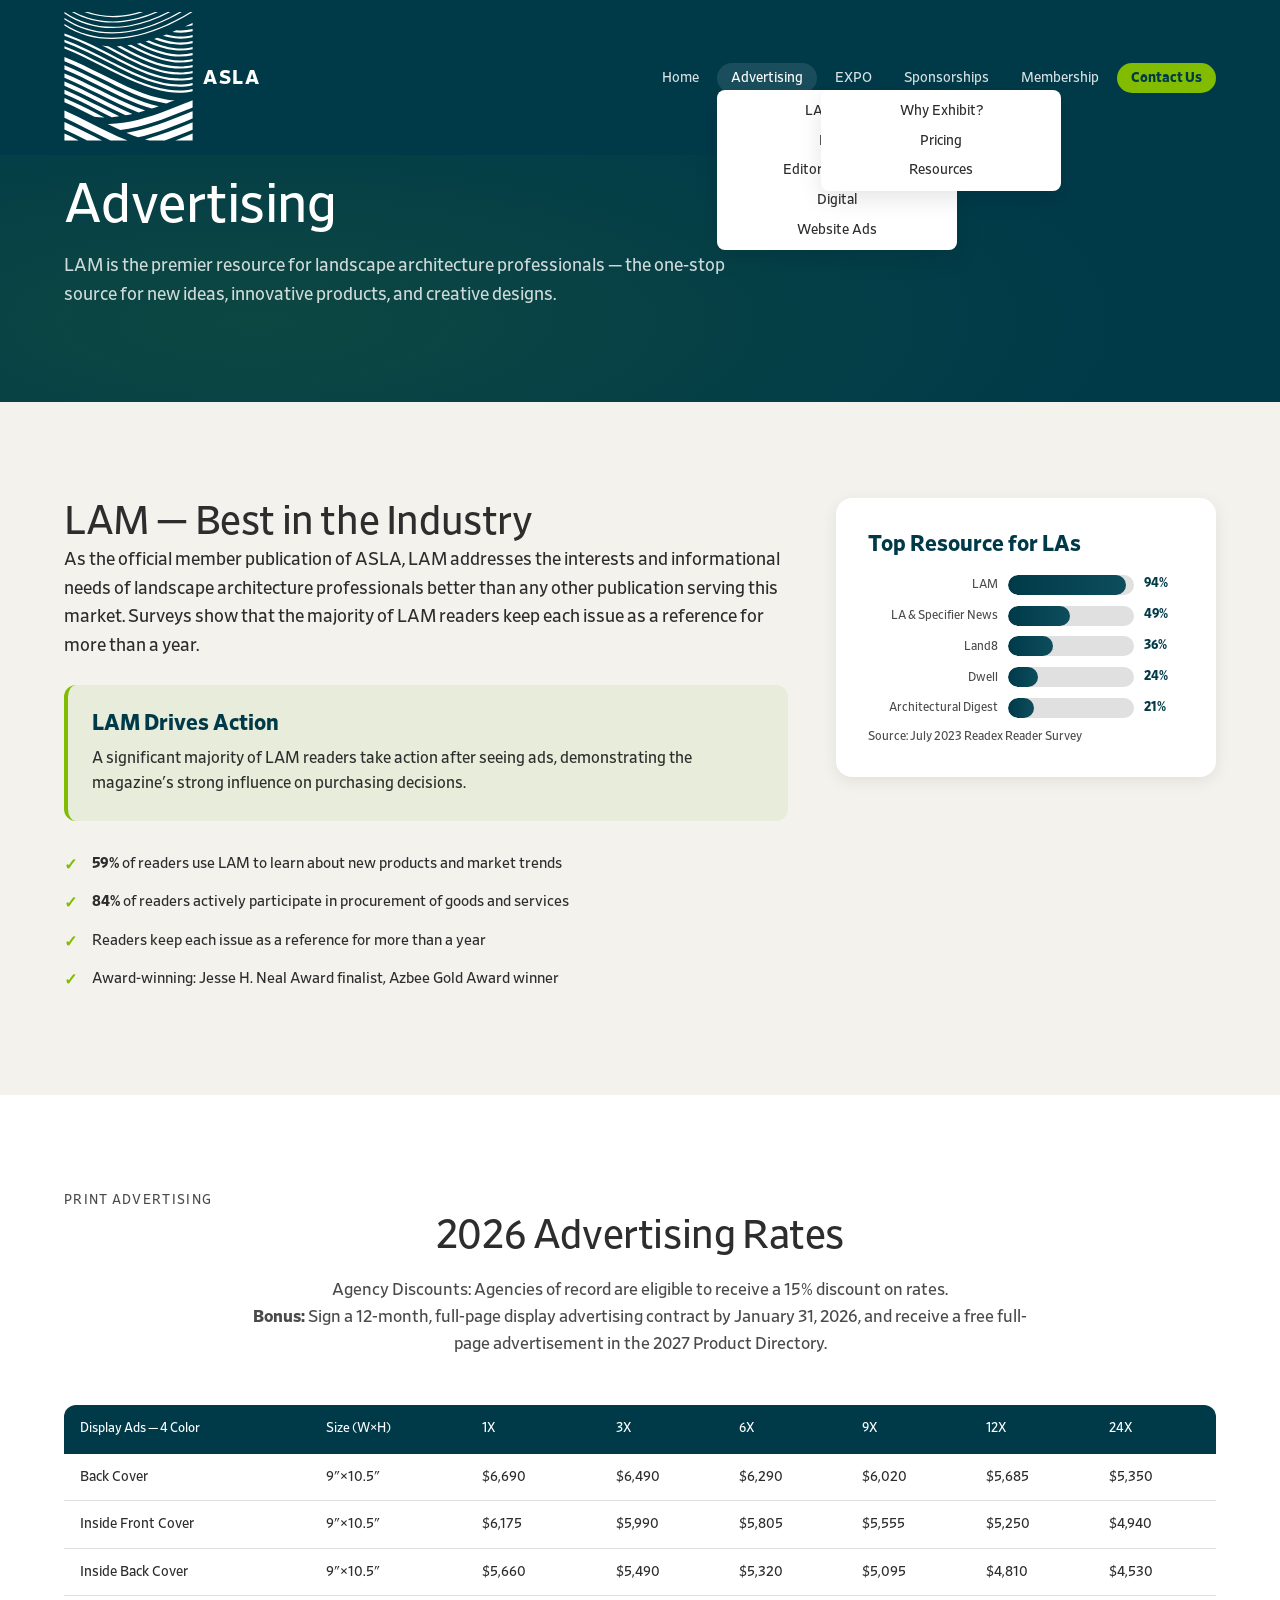
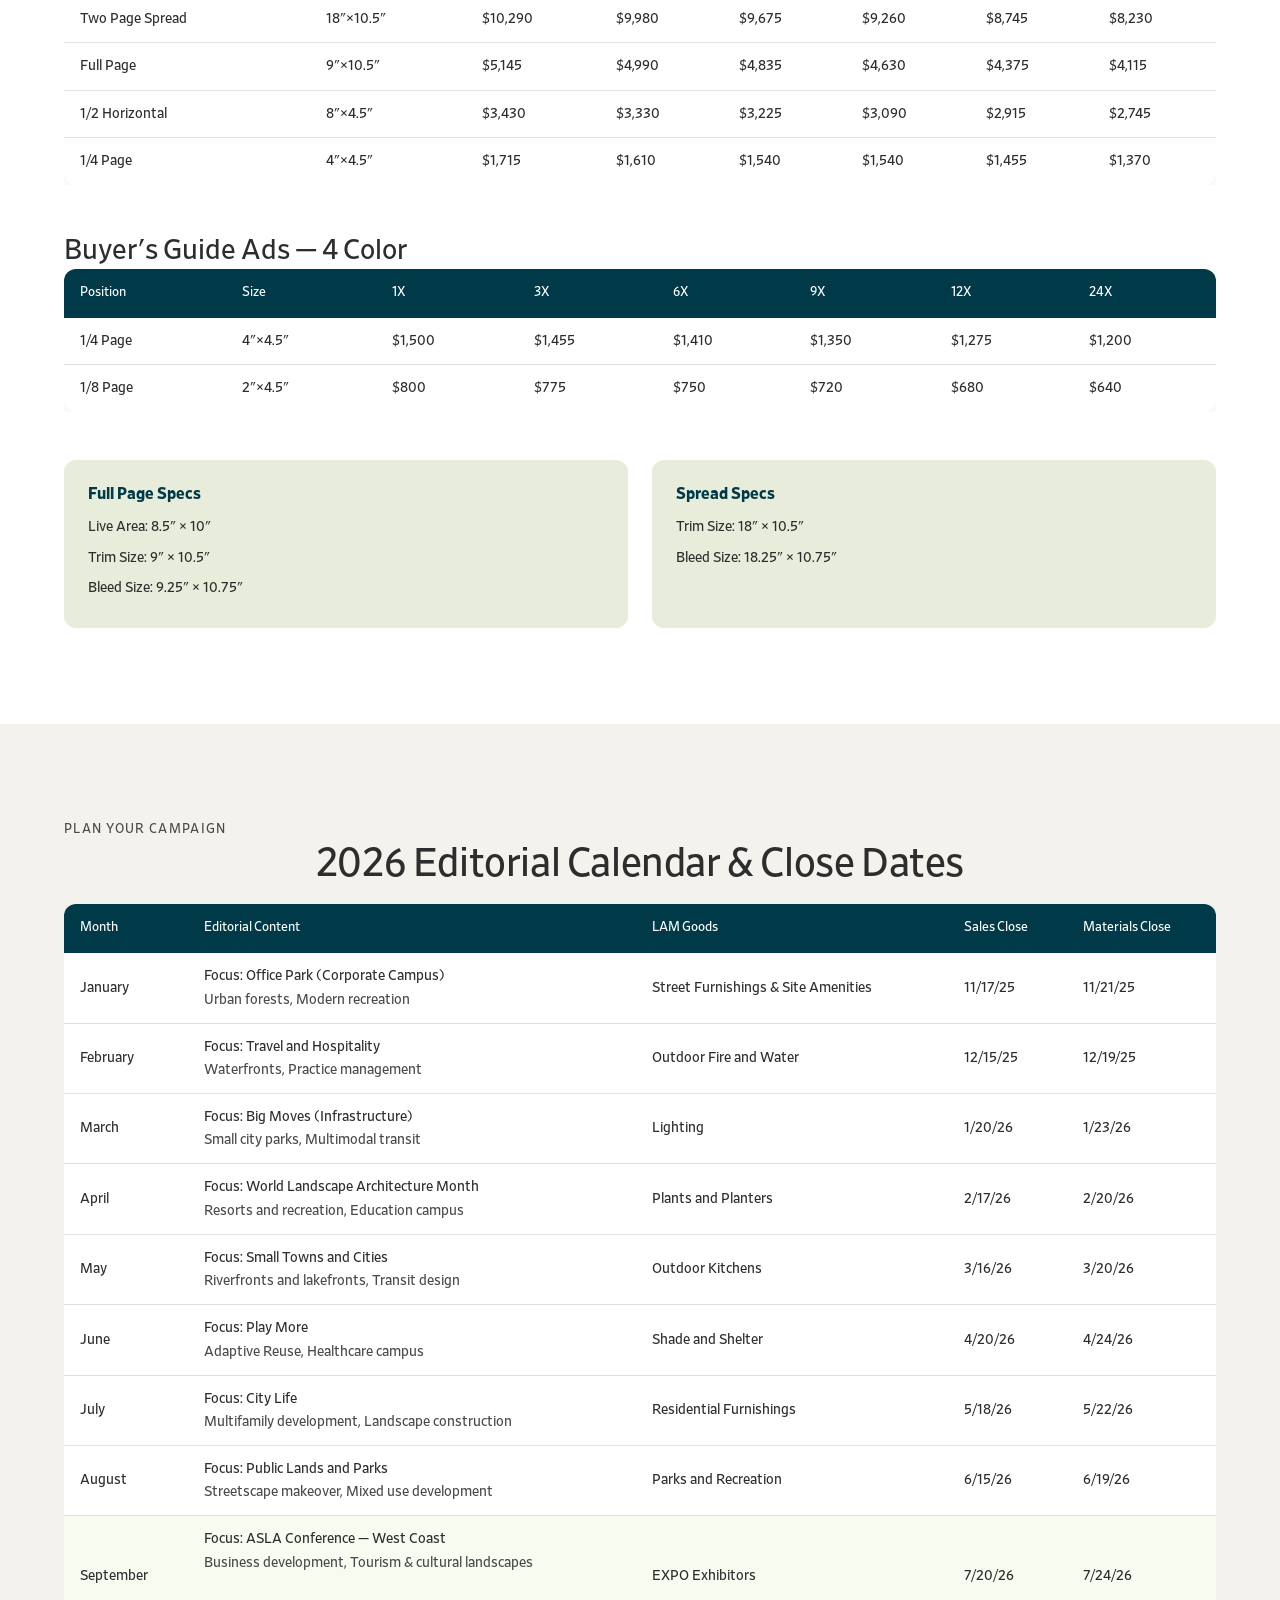
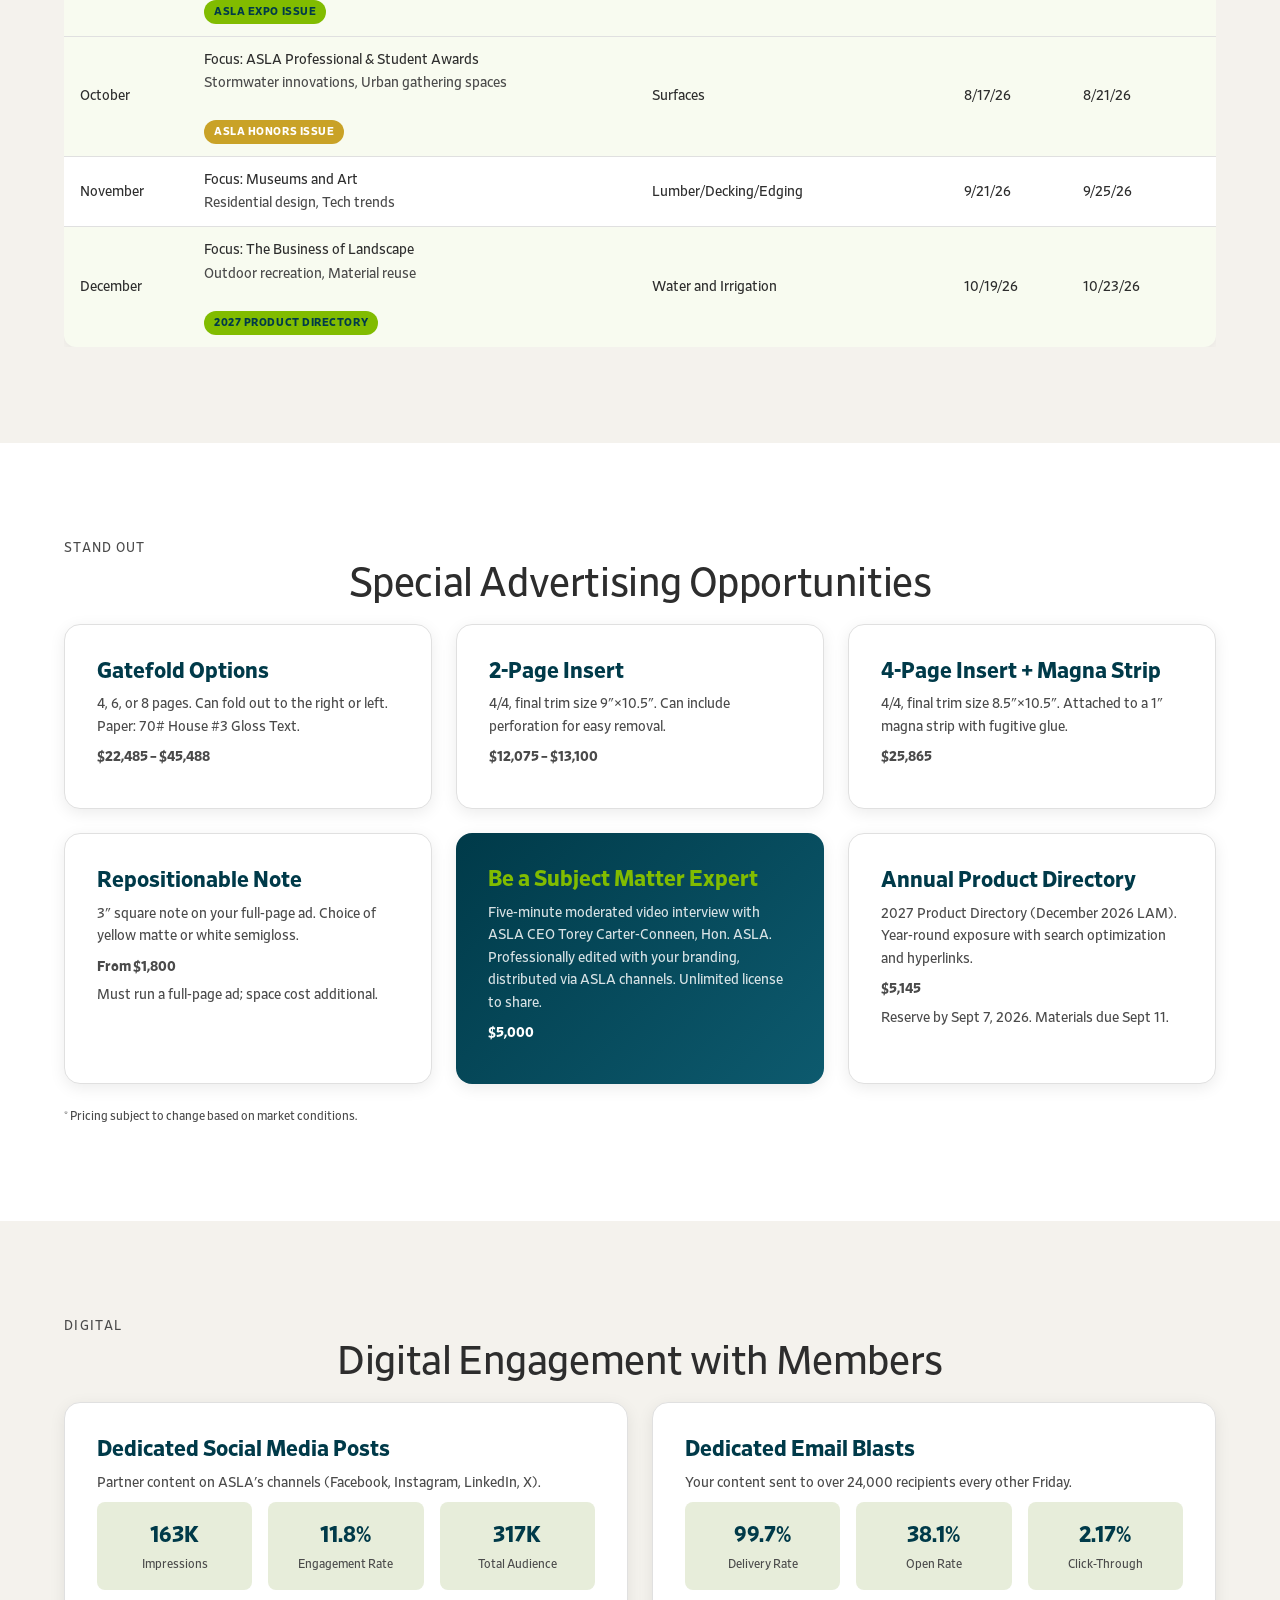
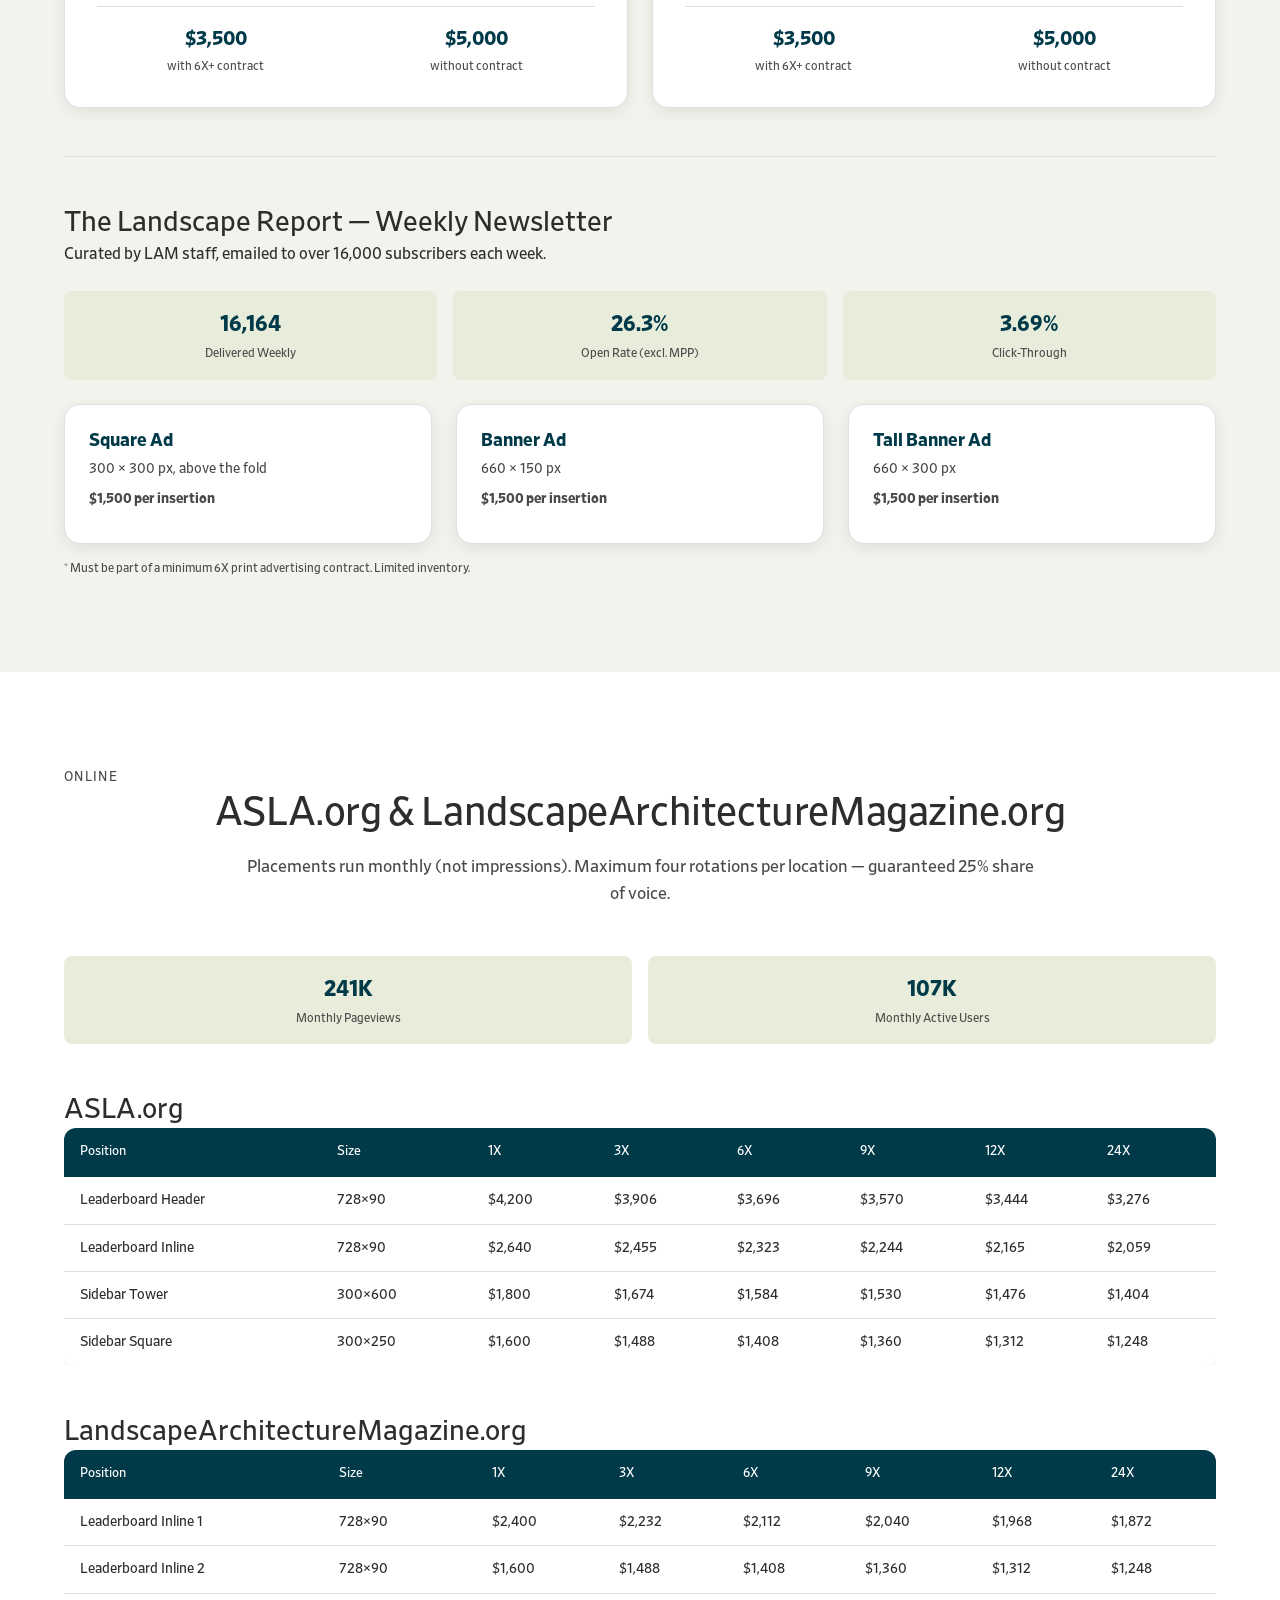
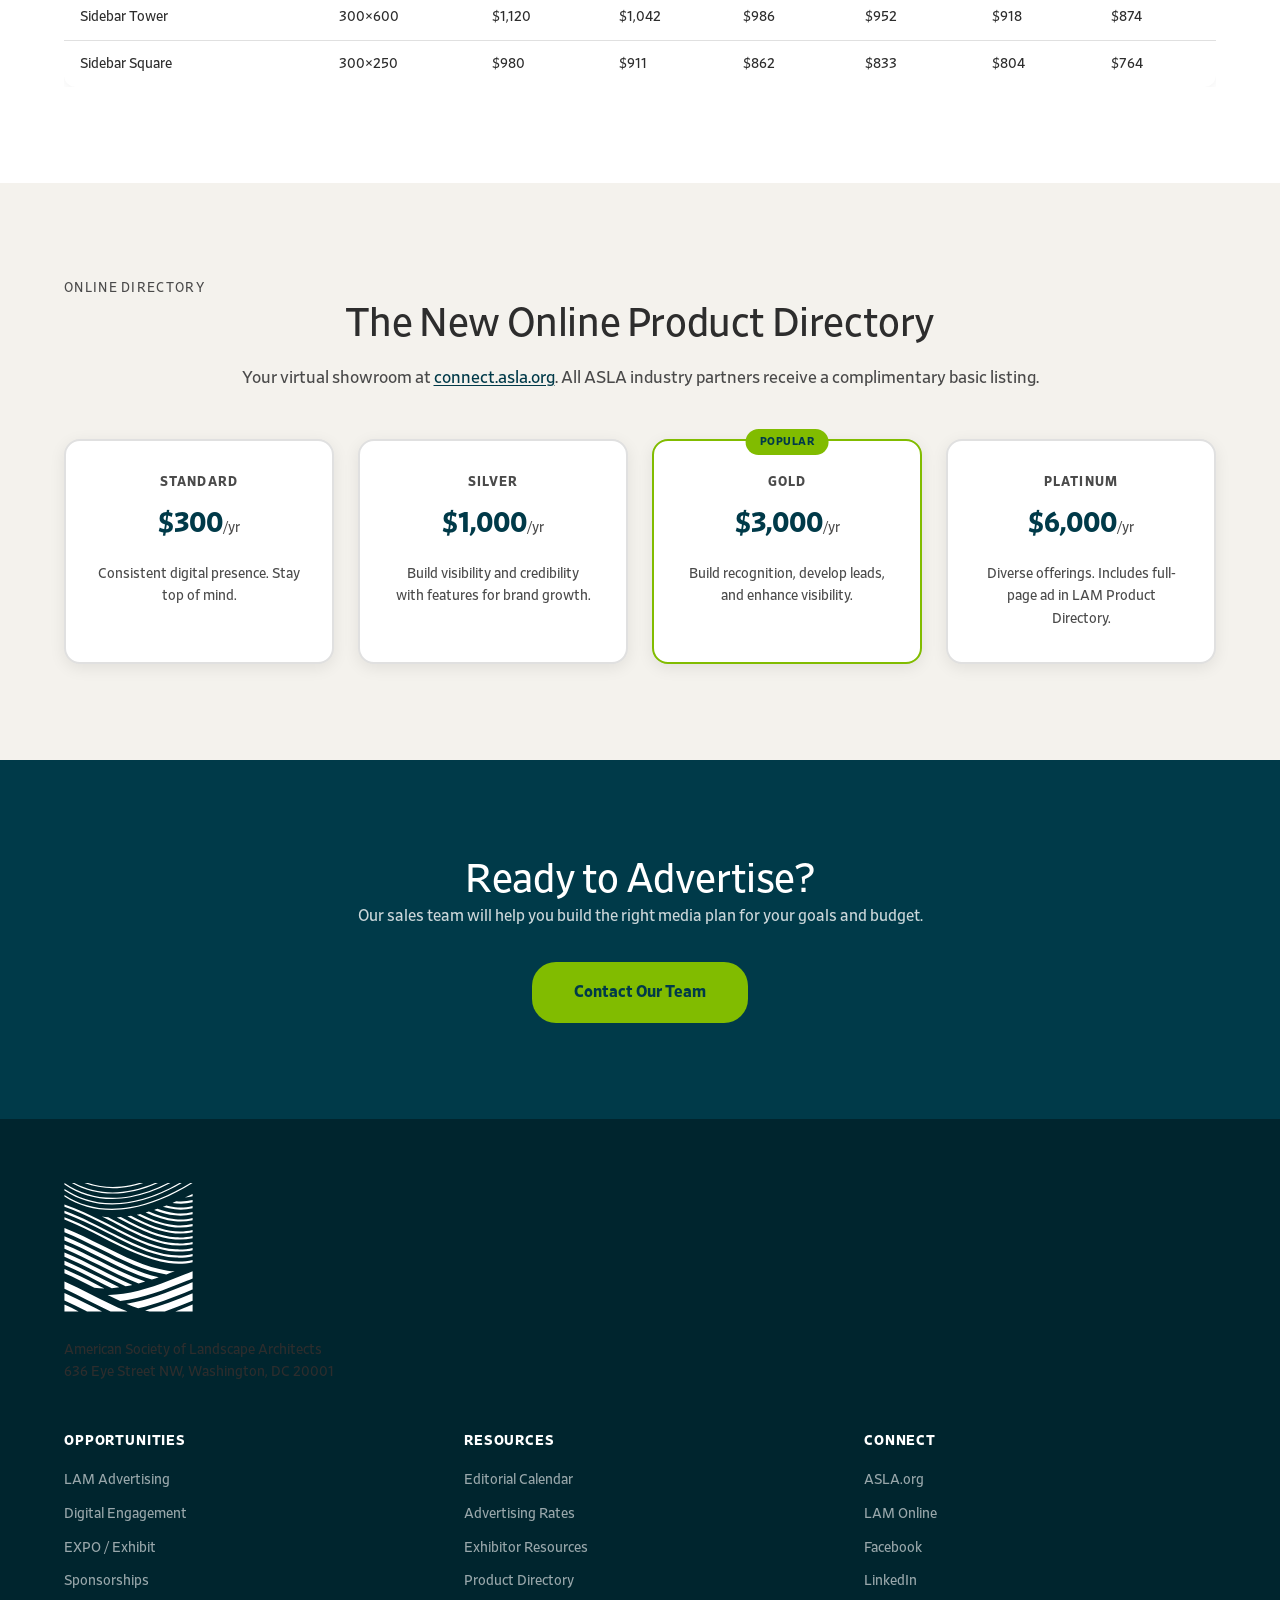
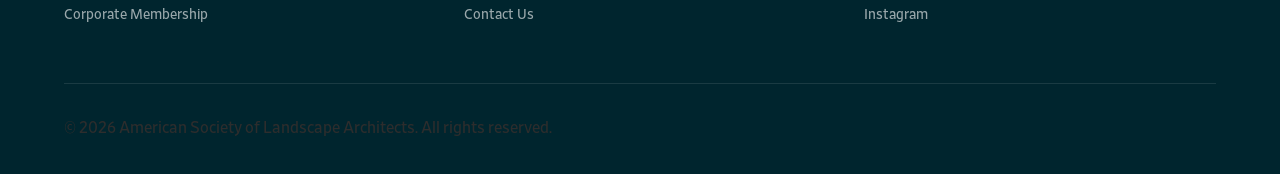
==== commit 45610b19: "Fix GitHub Pages styling: bundle all assets and fix path references Copied fonts, logos, and colors_" ====
--- a/advertising.html
+++ b/advertising.html
@@ -5,7 +5,7 @@
   <meta name="viewport" content="width=device-width, initial-scale=1.0">
   <title>Advertising — ASLA</title>
   <meta name="description" content="Advertise in Landscape Architecture Magazine (LAM) and across ASLA's digital channels. View rates, editorial calendar, and special opportunities.">
-  <link rel="stylesheet" href="../colors_and_type.css">
+  <link rel="stylesheet" href="colors_and_type.css">
   <link rel="stylesheet" href="style.css">
 </head>
 <body>
@@ -13,7 +13,7 @@
 <header class="site-header" id="top">
   <div class="container header-inner">
     <a href="index.html" class="logo">
-      <img src="../assets/logos/asla-mark-waves-white.svg" alt="ASLA" height="36">
+      <img src="assets/logos/asla-mark-waves-white.svg" alt="ASLA" height="36">
       <span class="logo-text">ASLA</span>
     </a>
     <button class="nav-toggle" aria-label="Toggle navigation" aria-expanded="false">
@@ -333,7 +333,7 @@
 <footer class="site-footer">
   <div class="container footer-inner">
     <div class="footer-brand">
-      <img src="../assets/logos/asla-mark-waves-white.svg" alt="ASLA" height="36">
+      <img src="assets/logos/asla-mark-waves-white.svg" alt="ASLA" height="36">
       <p>American Society of Landscape Architects<br>636 Eye Street NW, Washington, DC 20001</p>
     </div>
     <div class="footer-links">
--- a/colors_and_type.css
+++ b/colors_and_type.css
@@ -0,0 +1,371 @@
+/* =============================================================================
+   ASLA Design System — Colors & Typography
+   American Society of Landscape Architects
+   =============================================================================
+   Source: styleguide/asla-style-guide.md (official ASLA style guide)
+   Mirrors token names used in frontend/tailwind.config.js and src/app/globals.css
+   ========================================================================== */
+
+/* JetBrains Mono (Google Fonts) — monospace for IDs, codes, meta.
+   @import must come before any @font-face or @rule to be valid. */
+@import url("https://fonts.googleapis.com/css2?family=JetBrains+Mono:wght@400;500&display=swap");
+
+/* ----------------------------------------------------------------------------
+   Webfonts — Retina (brand-licensed) is the primary ASLA typeface.
+   Family ships: ExLight 200 · Light 300 · Book 400 · Bold 700, each with italics
+   where available. RetinaCondensed covers narrow display use (eyebrows, metadata).
+   JetBrains Mono covers the handful of monospace needs (IDs, codes).
+   -------------------------------------------------------------------------- */
+
+@font-face {
+  font-family: "Retina";
+  src: url("fonts/Retina-ExLight.otf") format("opentype"),
+       url("fonts/Retina-ExLight.otf") format("opentype"),
+       url("fonts/Retina-ExLight.otf") format("opentype");
+  font-weight: 200;
+  font-style: normal;
+  font-display: swap;
+}
+@font-face {
+  font-family: "Retina";
+  src: url("fonts/Retina-Light.otf") format("opentype"),
+       url("fonts/Retina-Light.otf") format("opentype"),
+       url("fonts/Retina-Light.otf") format("opentype");
+  font-weight: 300;
+  font-style: normal;
+  font-display: swap;
+}
+@font-face {
+  font-family: "Retina";
+  src: url("fonts/Retina-LightItalic.otf") format("opentype"),
+       url("fonts/Retina-LightItalic.otf") format("opentype"),
+       url("fonts/Retina-LightItalic.otf") format("opentype");
+  font-weight: 300;
+  font-style: italic;
+  font-display: swap;
+}
+@font-face {
+  font-family: "Retina";
+  src: url("fonts/Retina-Book.otf") format("opentype"),
+       url("fonts/Retina-Book.otf") format("opentype"),
+       url("fonts/Retina-Book.otf") format("opentype");
+  font-weight: 400;
+  font-style: normal;
+  font-display: swap;
+}
+@font-face {
+  font-family: "Retina";
+  src: url("fonts/Retina-BookItalic.otf") format("opentype"),
+       url("fonts/Retina-BookItalic.otf") format("opentype"),
+       url("fonts/Retina-BookItalic.otf") format("opentype");
+  font-weight: 400;
+  font-style: italic;
+  font-display: swap;
+}
+@font-face {
+  font-family: "Retina";
+  src: url("fonts/Retina-Bold.otf") format("opentype"),
+       url("fonts/Retina-Bold.otf") format("opentype"),
+       url("fonts/Retina-Bold.otf") format("opentype");
+  font-weight: 700;
+  font-style: normal;
+  font-display: swap;
+}
+@font-face {
+  font-family: "Retina";
+  src: url("fonts/Retina-BoldItalic.otf") format("opentype"),
+       url("fonts/Retina-BoldItalic.otf") format("opentype"),
+       url("fonts/Retina-BoldItalic.otf") format("opentype");
+  font-weight: 700;
+  font-style: italic;
+  font-display: swap;
+}
+
+@font-face {
+  font-family: "Retina Condensed";
+  src: url("fonts/RetinaCondensedLight.otf") format("opentype"),
+       url("fonts/RetinaCondensedLight.otf") format("opentype"),
+       url("fonts/RetinaCondensedLight.otf") format("opentype");
+  font-weight: 300;
+  font-style: normal;
+  font-display: swap;
+}
+@font-face {
+  font-family: "Retina Condensed";
+  src: url("fonts/RetinaCond-Bold.otf") format("opentype"),
+       url("fonts/RetinaCond-Bold.otf") format("opentype"),
+       url("fonts/RetinaCond-Bold.otf") format("opentype");
+  font-weight: 700;
+  font-style: normal;
+  font-display: swap;
+}
+
+/* Skolar Latin — editorial serif for long-form, quotes, callouts
+   Multiple src URLs so the CSS works at any depth: HTML at root uses
+   fonts/..., subfolders use ../fonts/..., deep (ui_kits/*) use ../../fonts/...
+   The browser tries each in order and uses the first that loads.   */
+@font-face {
+  font-family: "Skolar";
+  src: url("fonts/SkolarLatin-Light.otf") format("opentype"),
+       url("fonts/SkolarLatin-Light.otf") format("opentype"),
+       url("fonts/SkolarLatin-Light.otf") format("opentype");
+  font-weight: 300;
+  font-style: normal;
+  font-display: swap;
+}
+@font-face {
+  font-family: "Skolar";
+  src: url("fonts/SkolarLatin-LightItalic.otf") format("opentype"),
+       url("fonts/SkolarLatin-LightItalic.otf") format("opentype"),
+       url("fonts/SkolarLatin-LightItalic.otf") format("opentype");
+  font-weight: 300;
+  font-style: italic;
+  font-display: swap;
+}
+@font-face {
+  font-family: "Skolar";
+  src: url("fonts/SkolarLatin-Regular.otf") format("opentype"),
+       url("fonts/SkolarLatin-Regular.otf") format("opentype"),
+       url("fonts/SkolarLatin-Regular.otf") format("opentype");
+  font-weight: 400;
+  font-style: normal;
+  font-display: swap;
+}
+@font-face {
+  font-family: "Skolar";
+  src: url("fonts/SkolarLatin-Italic.otf") format("opentype"),
+       url("fonts/SkolarLatin-Italic.otf") format("opentype"),
+       url("fonts/SkolarLatin-Italic.otf") format("opentype");
+  font-weight: 400;
+  font-style: italic;
+  font-display: swap;
+}
+@font-face {
+  font-family: "Skolar";
+  src: url("fonts/SkolarLatin-Bold.otf") format("opentype"),
+       url("fonts/SkolarLatin-Bold.otf") format("opentype"),
+       url("fonts/SkolarLatin-Bold.otf") format("opentype");
+  font-weight: 700;
+  font-style: normal;
+  font-display: swap;
+}
+@font-face {
+  font-family: "Skolar";
+  src: url("fonts/SkolarLatin-BoldItalic.otf") format("opentype"),
+       url("fonts/SkolarLatin-BoldItalic.otf") format("opentype"),
+       url("fonts/SkolarLatin-BoldItalic.otf") format("opentype");
+  font-weight: 700;
+  font-style: italic;
+  font-display: swap;
+}
+
+:root {
+  /* ── Brand colors ─────────────────────────────────────────────────────── */
+  --asla-teal:        #003A49;  /* Primary — buttons, headings on light, footer */
+  --asla-teal-light:  #0D4D5C;  /* Hover state of teal */
+  --asla-teal-hover:  #004D5E;
+  --asla-green:       #81BC00;  /* Accent — Join CTA, feature icons, highlights */
+  --asla-green-light: #95D600;
+  --asla-green-dark:  #6B9E00;
+
+  --warm-cream:       #F4F2ED;  /* Primary page background */
+  --soft-sage:        #E7EDDA;  /* Secondary BG, callouts, conference cards */
+  --sand:             #D4CFC1;  /* Muted accent — chart secondary, neutral fills */
+  --white:            #FFFFFF;
+
+  --charcoal:         #2D2D2D;  /* Primary body text */
+  --dark-gray:        #4A4A4A;  /* Secondary body text */
+  --border-gray:      #D0D0D0;  /* Input/card borders */
+  --grid-gray:        #E0E0E0;  /* Chart grid lines, dividers */
+  --placeholder-gray: #9E9E9E;  /* Input placeholders, muted */
+
+  --alert-red:        #E53935;  /* Deadlines, destructive, critical */
+  --muted-gold:       #C9A227;  /* Awards, highlights */
+  --success-green:    #28A745;  /* Success states (Next.js app) */
+
+  /* Data visualization palette (apply in order) */
+  --chart-1: #003A49;  /* ASLA Teal */
+  --chart-2: #E8E4DC;  /* Warm Gray */
+  --chart-3: #6B8BA3;  /* Slate Blue */
+  --chart-4: #5B9BD5;  /* Sky Blue */
+  --chart-5: #81BC00;  /* ASLA Green */
+  --chart-6: #C9A227;  /* Muted Gold */
+  --chart-7: #E53935;  /* Alert Red */
+
+  /* ── Semantic color tokens ────────────────────────────────────────────── */
+  --bg-page:       var(--warm-cream);
+  --bg-surface:    var(--white);
+  --bg-accent:     var(--soft-sage);
+  --bg-dark:       var(--asla-teal);
+
+  --fg1:           var(--charcoal);       /* Primary text */
+  --fg2:           var(--dark-gray);      /* Secondary text */
+  --fg3:           var(--placeholder-gray); /* Muted / placeholder */
+  --fg-on-dark:    var(--white);          /* Text on teal/photos */
+  --fg-link:       var(--asla-teal);      /* Text links */
+
+  --border-1:      var(--border-gray);
+  --border-2:      var(--grid-gray);
+
+  /* ── Typography ───────────────────────────────────────────────────────── */
+  --font-sans:      "Retina", "Gotham", "Proxima Nova",
+                    -apple-system, BlinkMacSystemFont, "Segoe UI", Roboto, sans-serif;
+  --font-condensed: "Retina Condensed", "Retina", -apple-system, sans-serif;
+  --font-serif:     "Skolar", "Skolar Latin", Georgia, "Times New Roman", serif;
+  --font-mono:  "JetBrains Mono", ui-monospace, SFMono-Regular, Menlo, monospace;
+  --font-heading: var(--font-sans);
+  --font-body:    var(--font-sans);
+
+  /* Base body size */
+  --fs-body:  16px;
+  --lh-body:  1.6;
+  --lh-tight: 1.2;
+
+  /* ── Spacing scale ────────────────────────────────────────────────────── */
+  --space-xs:  4px;
+  --space-sm:  8px;
+  --space-md:  16px;
+  --space-lg:  24px;
+  --space-xl:  32px;
+  --space-2xl: 48px;
+  --space-3xl: 64px;
+  --space-4xl: 96px;
+
+  /* ── Radii ────────────────────────────────────────────────────────────── */
+  --radius-xs:   4px;
+  --radius-sm:   8px;   /* Inputs, small cards */
+  --radius-md:   12px;  /* Image treatments */
+  --radius-lg:   16px;  /* Cards, feature blocks */
+  --radius-pill: 24px;  /* Buttons */
+  --radius-mixed-asymmetric: 0 24px 24px 0; /* Signature "mixed-radius" image treatment */
+
+  /* ── Shadows ──────────────────────────────────────────────────────────── */
+  --shadow-subtle: 0 2px 8px  rgba(0, 0, 0, 0.05);
+  --shadow-card:   0 4px 16px rgba(0, 0, 0, 0.08);
+  --shadow-hover:  0 8px 24px rgba(0, 0, 0, 0.10);
+
+  /* ── Motion ───────────────────────────────────────────────────────────── */
+  --ease-out:   cubic-bezier(0.2, 0.8, 0.2, 1);
+  --dur-fast:   150ms;
+  --dur-normal: 200ms;
+  --dur-slow:   300ms;
+
+  /* ── Layout ───────────────────────────────────────────────────────────── */
+  --content-max: 1200px;
+  --content-gutter: 24px;
+}
+
+/* =============================================================================
+   Semantic type classes — use these as shorthand for consistent hierarchy.
+   ========================================================================== */
+
+.h1, h1 {
+  font-family: var(--font-heading);
+  font-size: clamp(36px, 4.5vw, 54px);
+  font-weight: 400;
+  line-height: 1.1;
+  letter-spacing: -0.01em;
+  color: var(--fg1);
+}
+
+.h2, h2 {
+  font-family: var(--font-heading);
+  font-size: clamp(28px, 3.2vw, 40px);
+  font-weight: 400;
+  line-height: 1.2;
+  letter-spacing: -0.01em;
+  color: var(--fg1);
+}
+
+.h3, h3 {
+  font-family: var(--font-heading);
+  font-size: clamp(22px, 2.2vw, 28px);
+  font-weight: 500;
+  line-height: 1.3;
+  color: var(--fg1);
+}
+
+.h4, h4 {
+  font-family: var(--font-heading);
+  font-size: 22px;
+  font-weight: 700;
+  line-height: 1.3;
+  color: var(--fg1);
+}
+
+.h5, h5 {
+  font-family: var(--font-heading);
+  font-size: 18px;
+  font-weight: 600;
+  line-height: 1.4;
+  color: var(--fg1);
+}
+
+.eyebrow {
+  font-family: var(--font-heading);
+  font-size: 13px;
+  font-weight: 500;
+  text-transform: uppercase;
+  letter-spacing: 0.1em;
+  color: var(--fg2);
+}
+
+.body-lg, p.body-lg {
+  font-family: var(--font-body);
+  font-size: 18px;
+  font-weight: 400;
+  line-height: 1.6;
+  color: var(--fg1);
+}
+
+.body, p {
+  font-family: var(--font-body);
+  font-size: 16px;
+  font-weight: 400;
+  line-height: 1.6;
+  color: var(--fg1);
+}
+
+.body-sm, small {
+  font-family: var(--font-body);
+  font-size: 14px;
+  line-height: 1.5;
+  color: var(--fg2);
+}
+
+.caption {
+  font-family: var(--font-body);
+  font-size: 12px;
+  line-height: 1.4;
+  color: var(--fg2);
+}
+
+.mono, code, kbd {
+  font-family: var(--font-mono);
+  font-size: 0.95em;
+}
+
+.serif, .editorial {
+  font-family: var(--font-serif);
+  font-weight: 400;
+  line-height: 1.55;
+  color: var(--fg1);
+}
+
+.pull-quote {
+  font-family: var(--font-serif);
+  font-weight: 300;
+  font-style: italic;
+  font-size: clamp(22px, 2.4vw, 30px);
+  line-height: 1.35;
+  color: var(--fg1);
+  letter-spacing: -0.005em;
+}
+
+a {
+  color: var(--fg-link);
+  text-decoration: underline;
+  text-underline-offset: 2px;
+}
+
+a:hover { color: var(--asla-teal-light); }
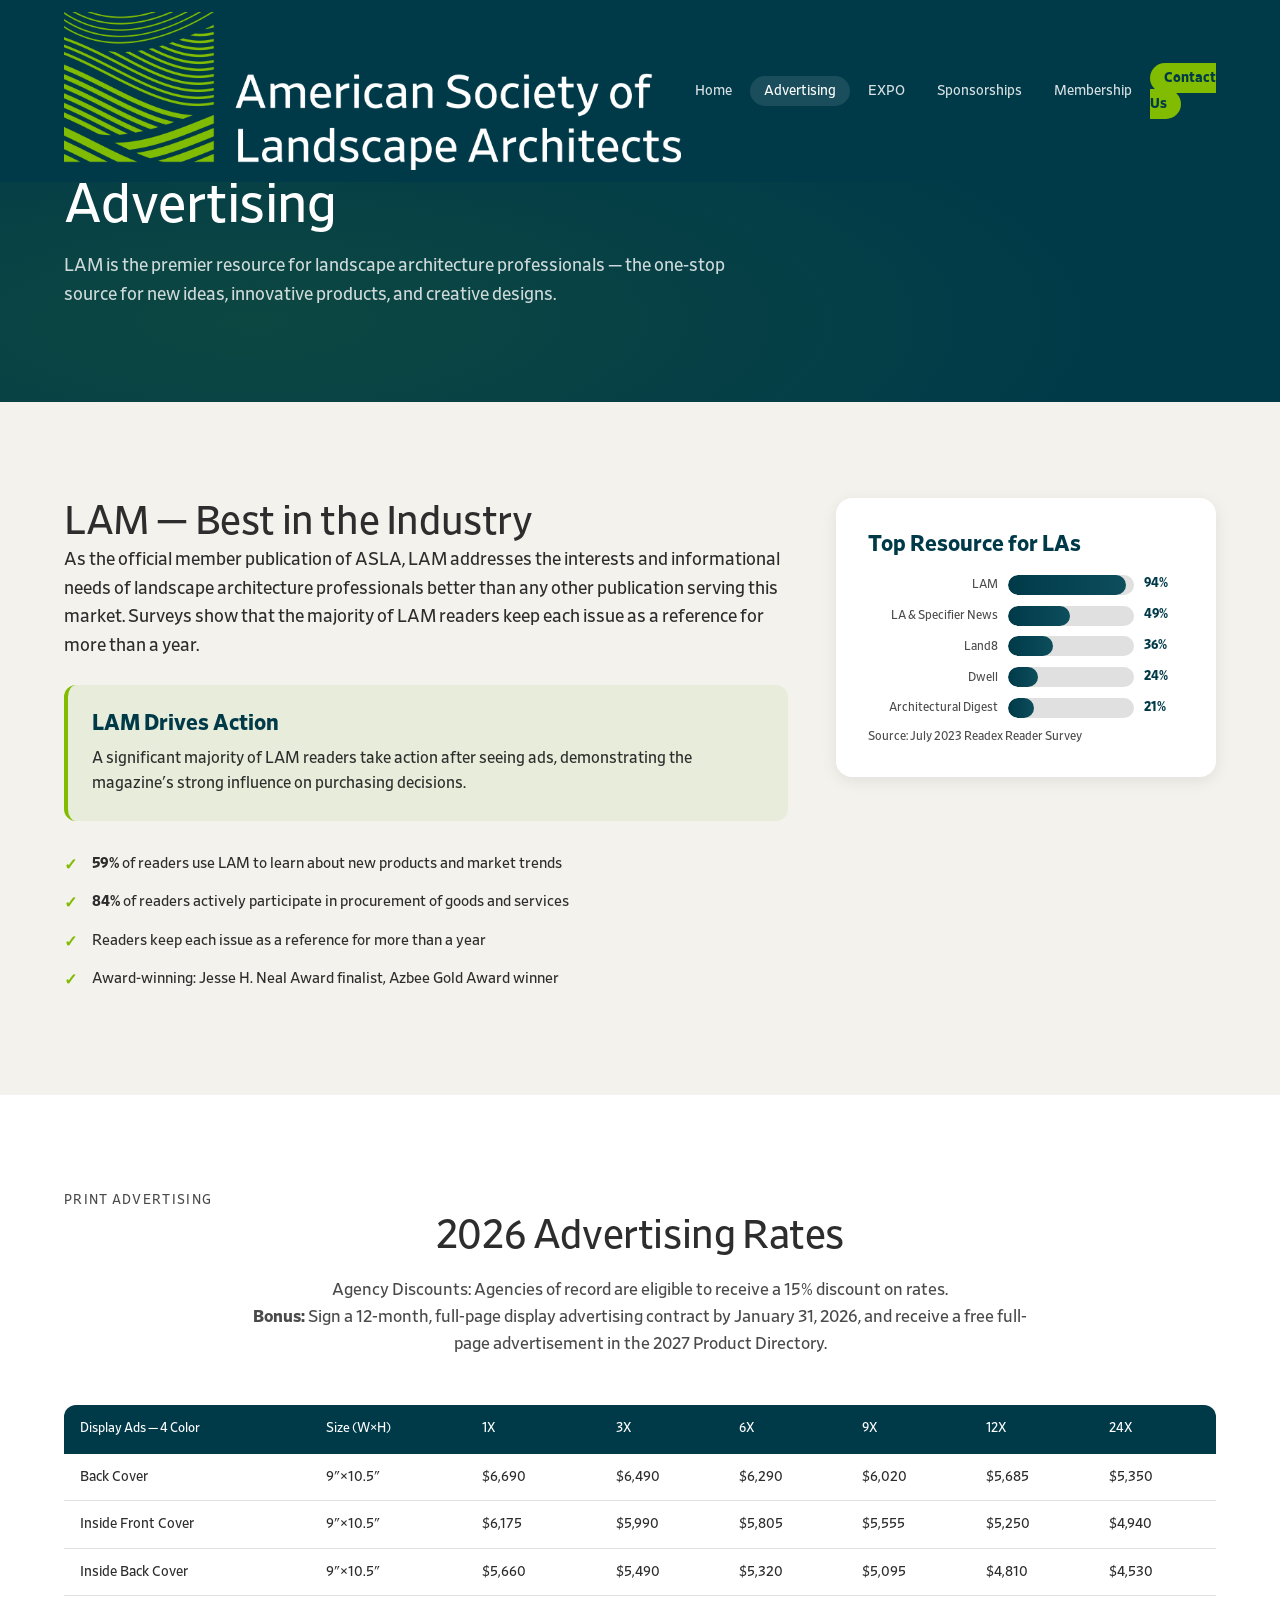
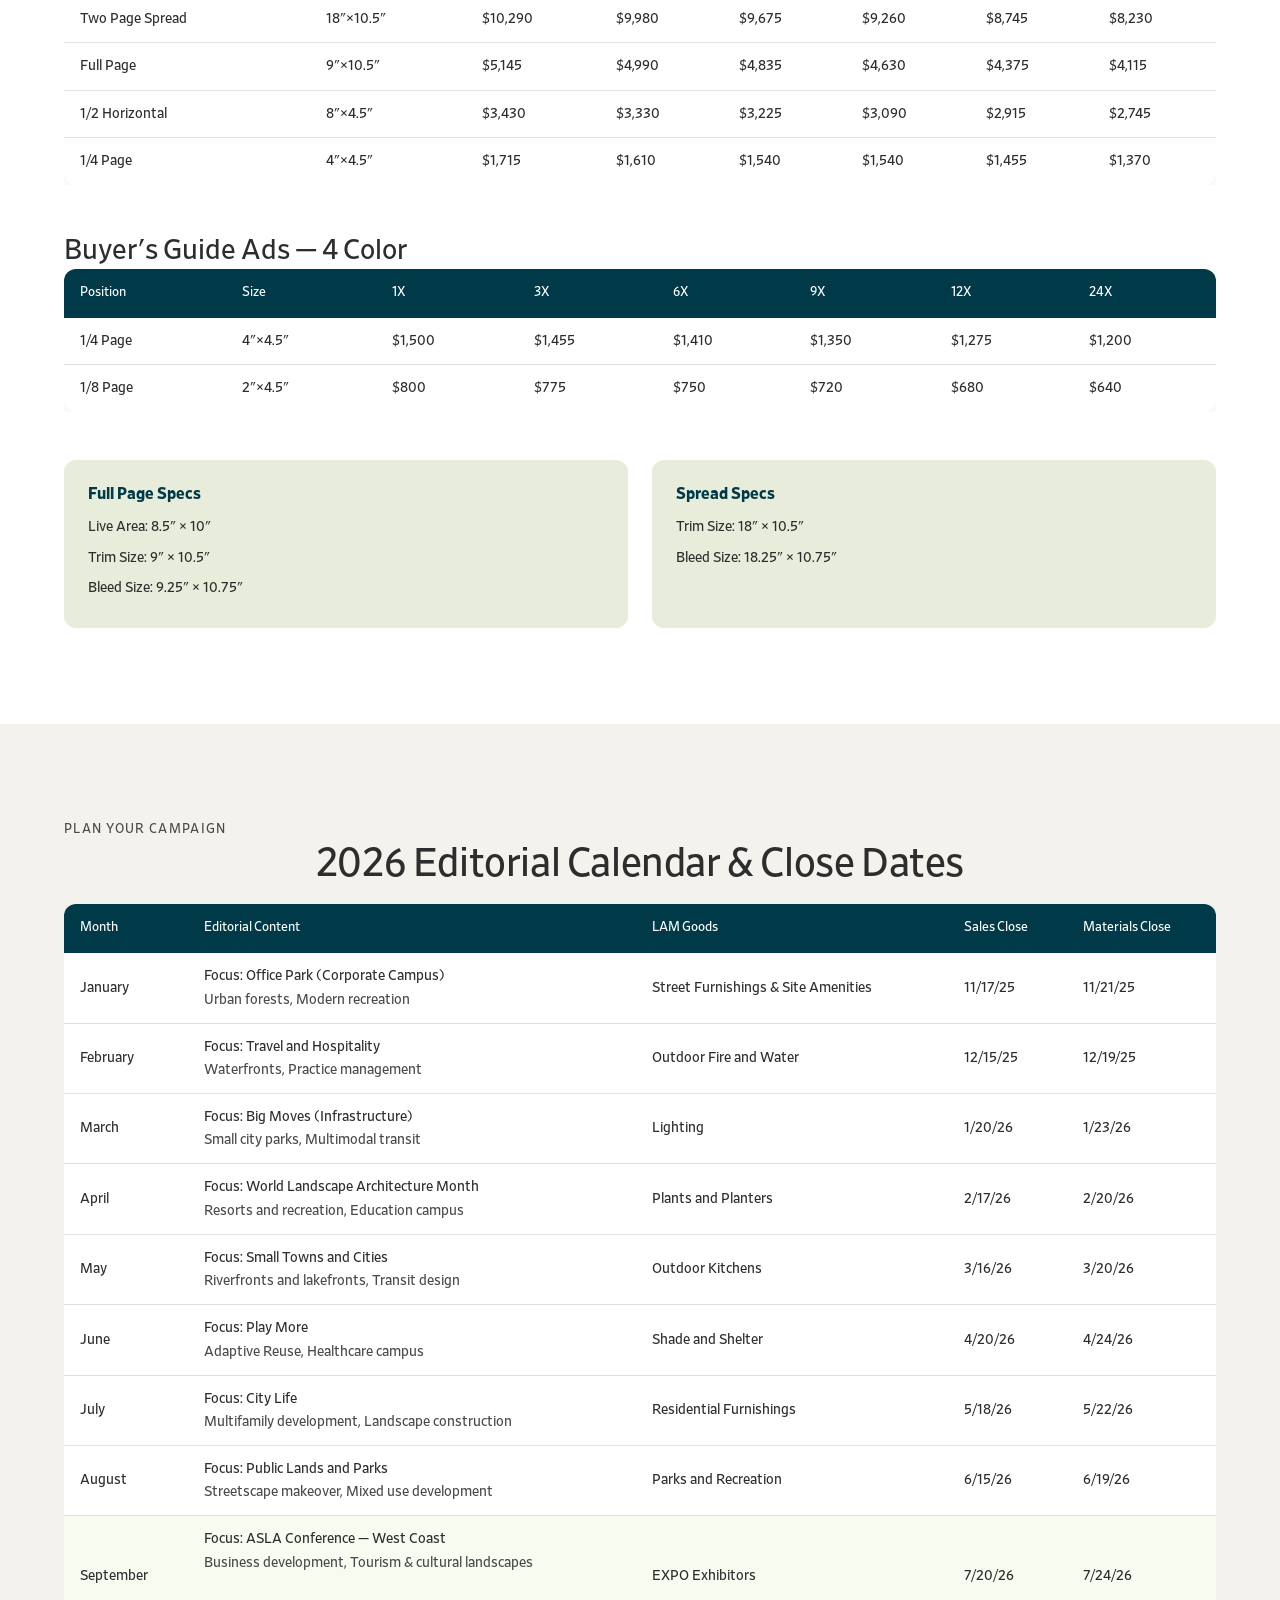
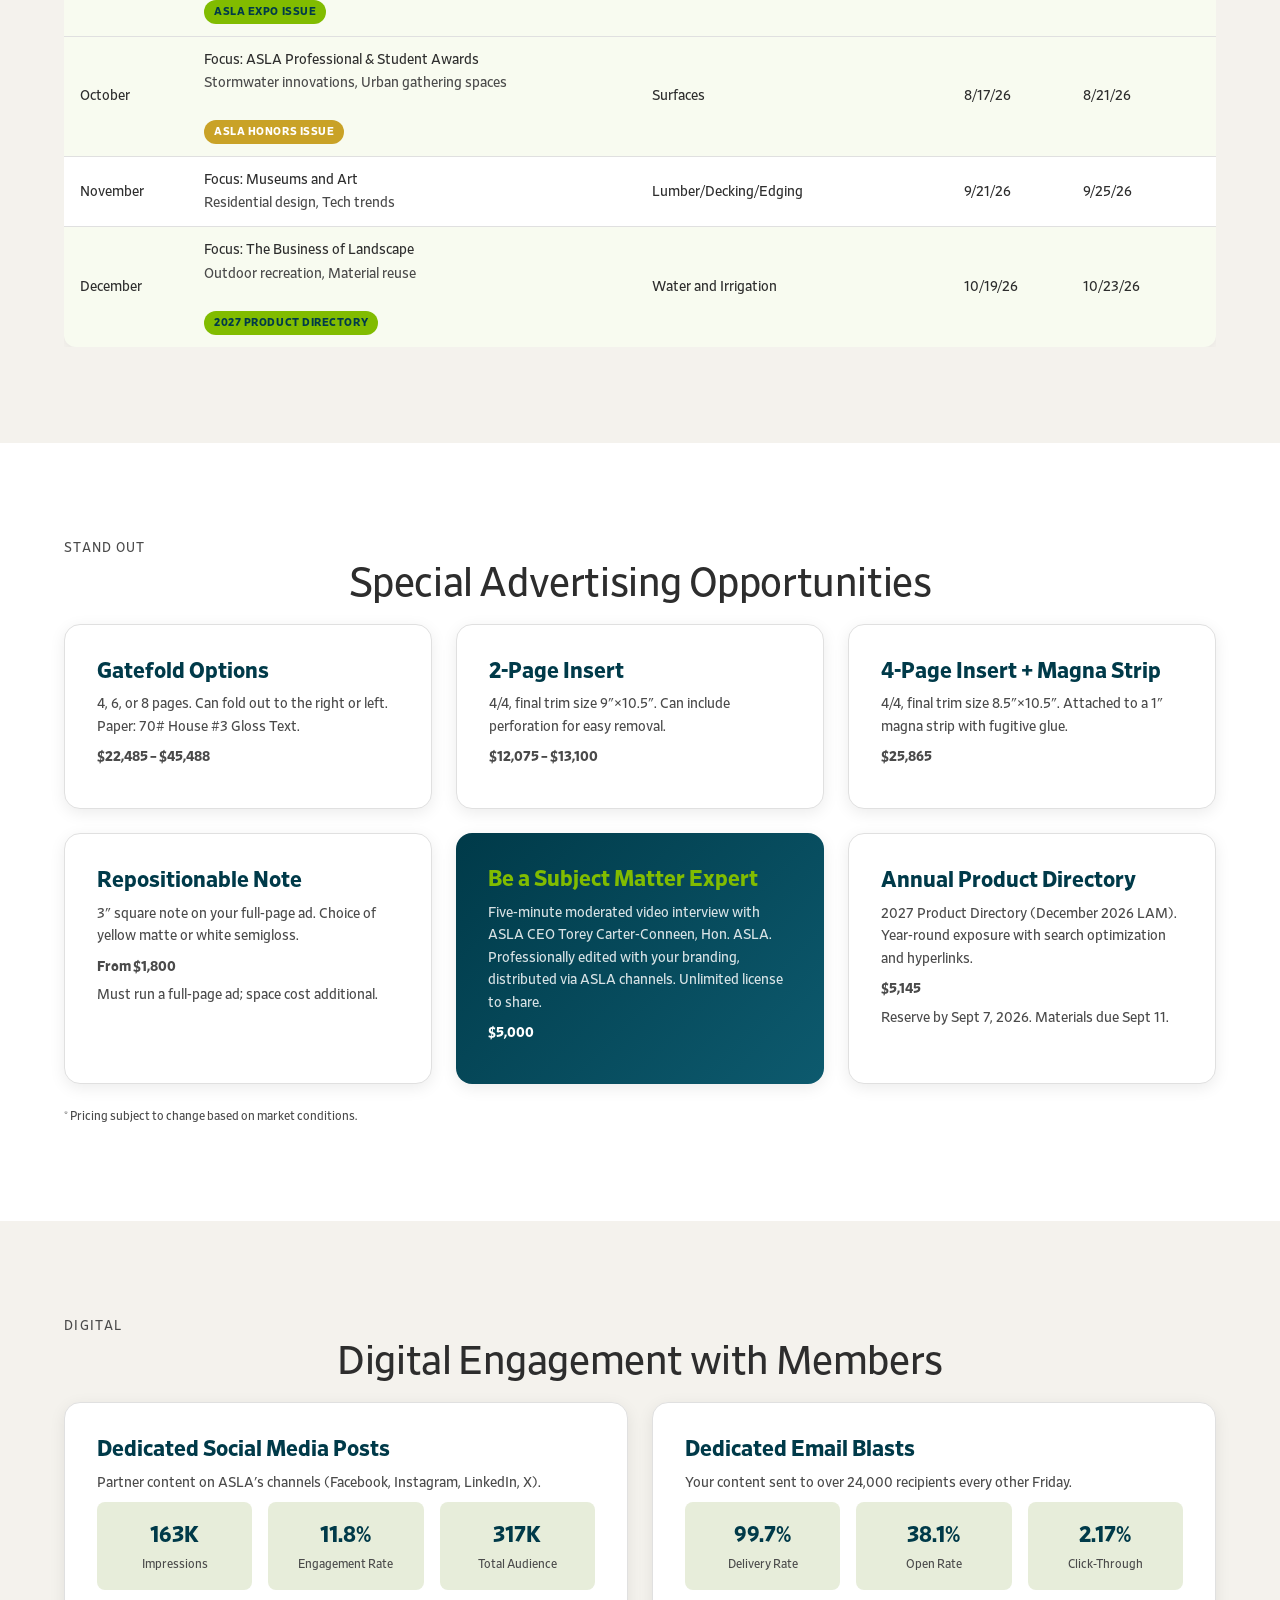
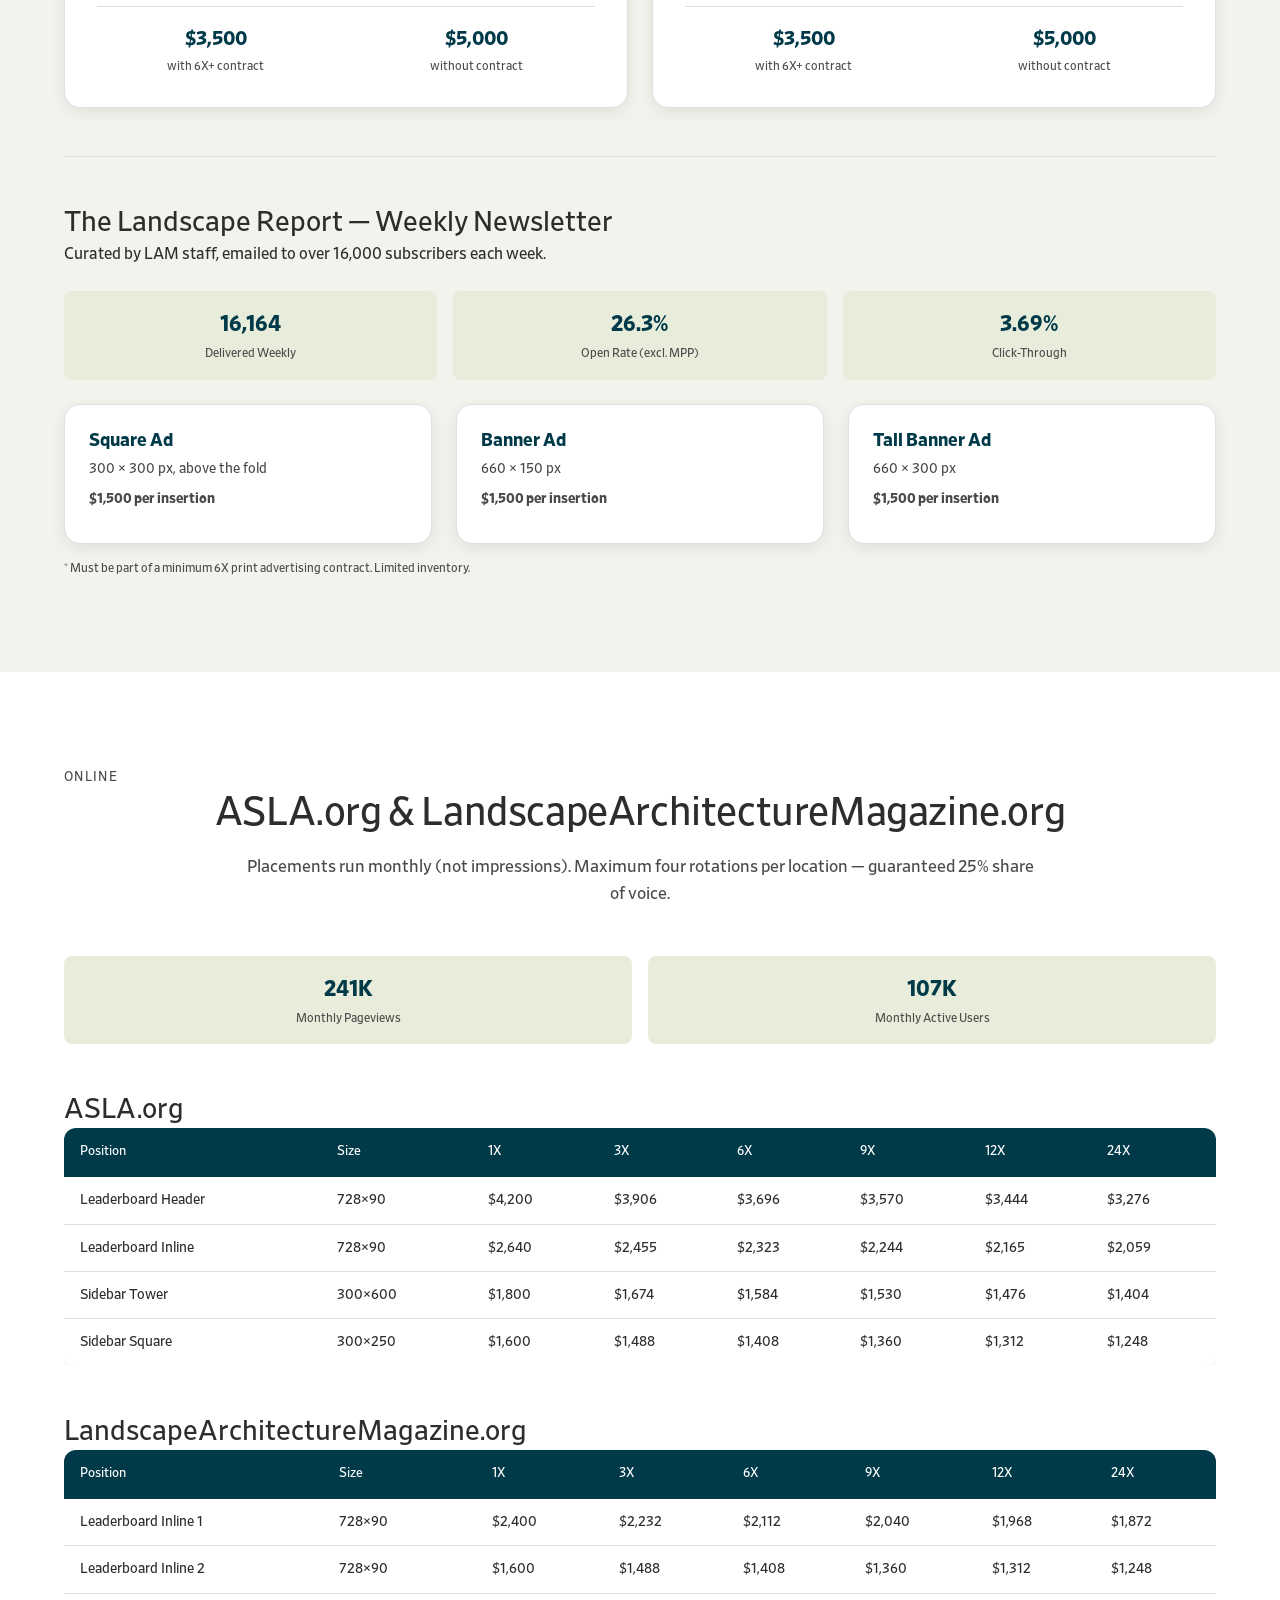
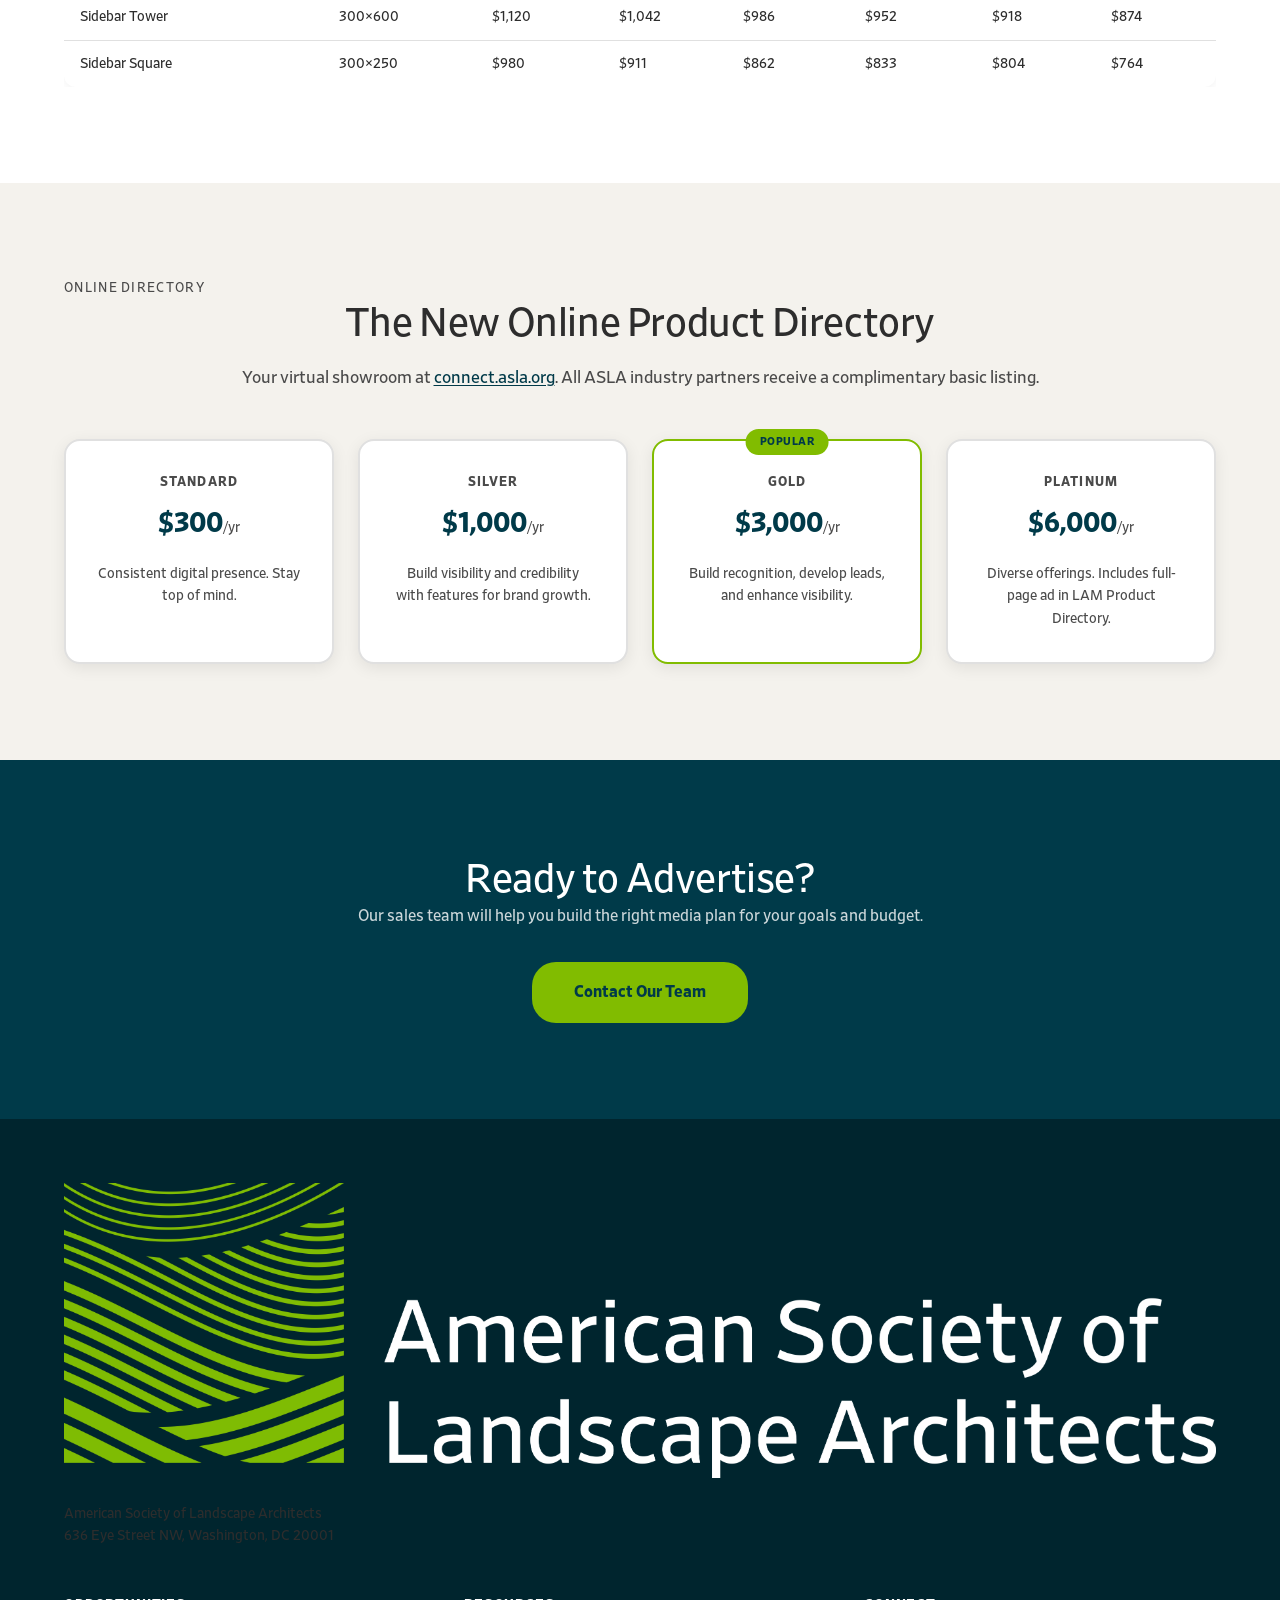
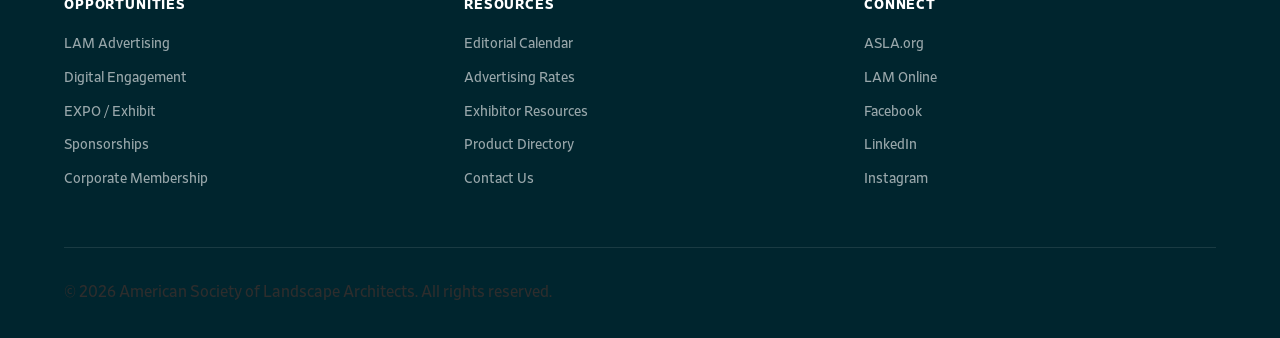
==== commit 214abc47: "Fix dropdown menus and replace icon with full ASLA logo - Changed .main-nav ul to .main-nav > ul so " ====
--- a/advertising.html
+++ b/advertising.html
@@ -13,8 +13,7 @@
 <header class="site-header" id="top">
   <div class="container header-inner">
     <a href="index.html" class="logo">
-      <img src="assets/logos/asla-mark-waves-white.svg" alt="ASLA" height="36">
-      <span class="logo-text">ASLA</span>
+      <img src="assets/logos/asla-full-green-white.png" alt="American Society of Landscape Architects" height="40">
     </a>
     <button class="nav-toggle" aria-label="Toggle navigation" aria-expanded="false">
       <span></span><span></span><span></span>
@@ -333,7 +332,7 @@
 <footer class="site-footer">
   <div class="container footer-inner">
     <div class="footer-brand">
-      <img src="assets/logos/asla-mark-waves-white.svg" alt="ASLA" height="36">
+      <img src="assets/logos/asla-full-green-white.png" alt="American Society of Landscape Architects" height="40">
       <p>American Society of Landscape Architects<br>636 Eye Street NW, Washington, DC 20001</p>
     </div>
     <div class="footer-links">
--- a/style.css
+++ b/style.css
@@ -55,7 +55,7 @@
   letter-spacing: 0.08em;
 }
 
-.main-nav ul { list-style: none; display: flex; align-items: center; gap: 4px; }
+.main-nav > ul { list-style: none; display: flex; align-items: center; gap: 4px; }
 .main-nav a {
   color: rgba(255,255,255,0.85);
   text-decoration: none;
@@ -847,7 +847,7 @@
     box-shadow: 0 8px 24px rgba(0,0,0,0.2);
   }
   .main-nav.open { display: block; }
-  .main-nav ul { flex-direction: column; gap: 0; }
+  .main-nav > ul { flex-direction: column; gap: 0; }
   .main-nav li { width: 100%; }
   .main-nav a { display: block; padding: 12px 16px; }
   .has-dropdown.open > .dropdown { position: static; box-shadow: none; background: rgba(255,255,255,0.05); border-radius: var(--radius-sm); margin: 4px 0 4px 16px; }
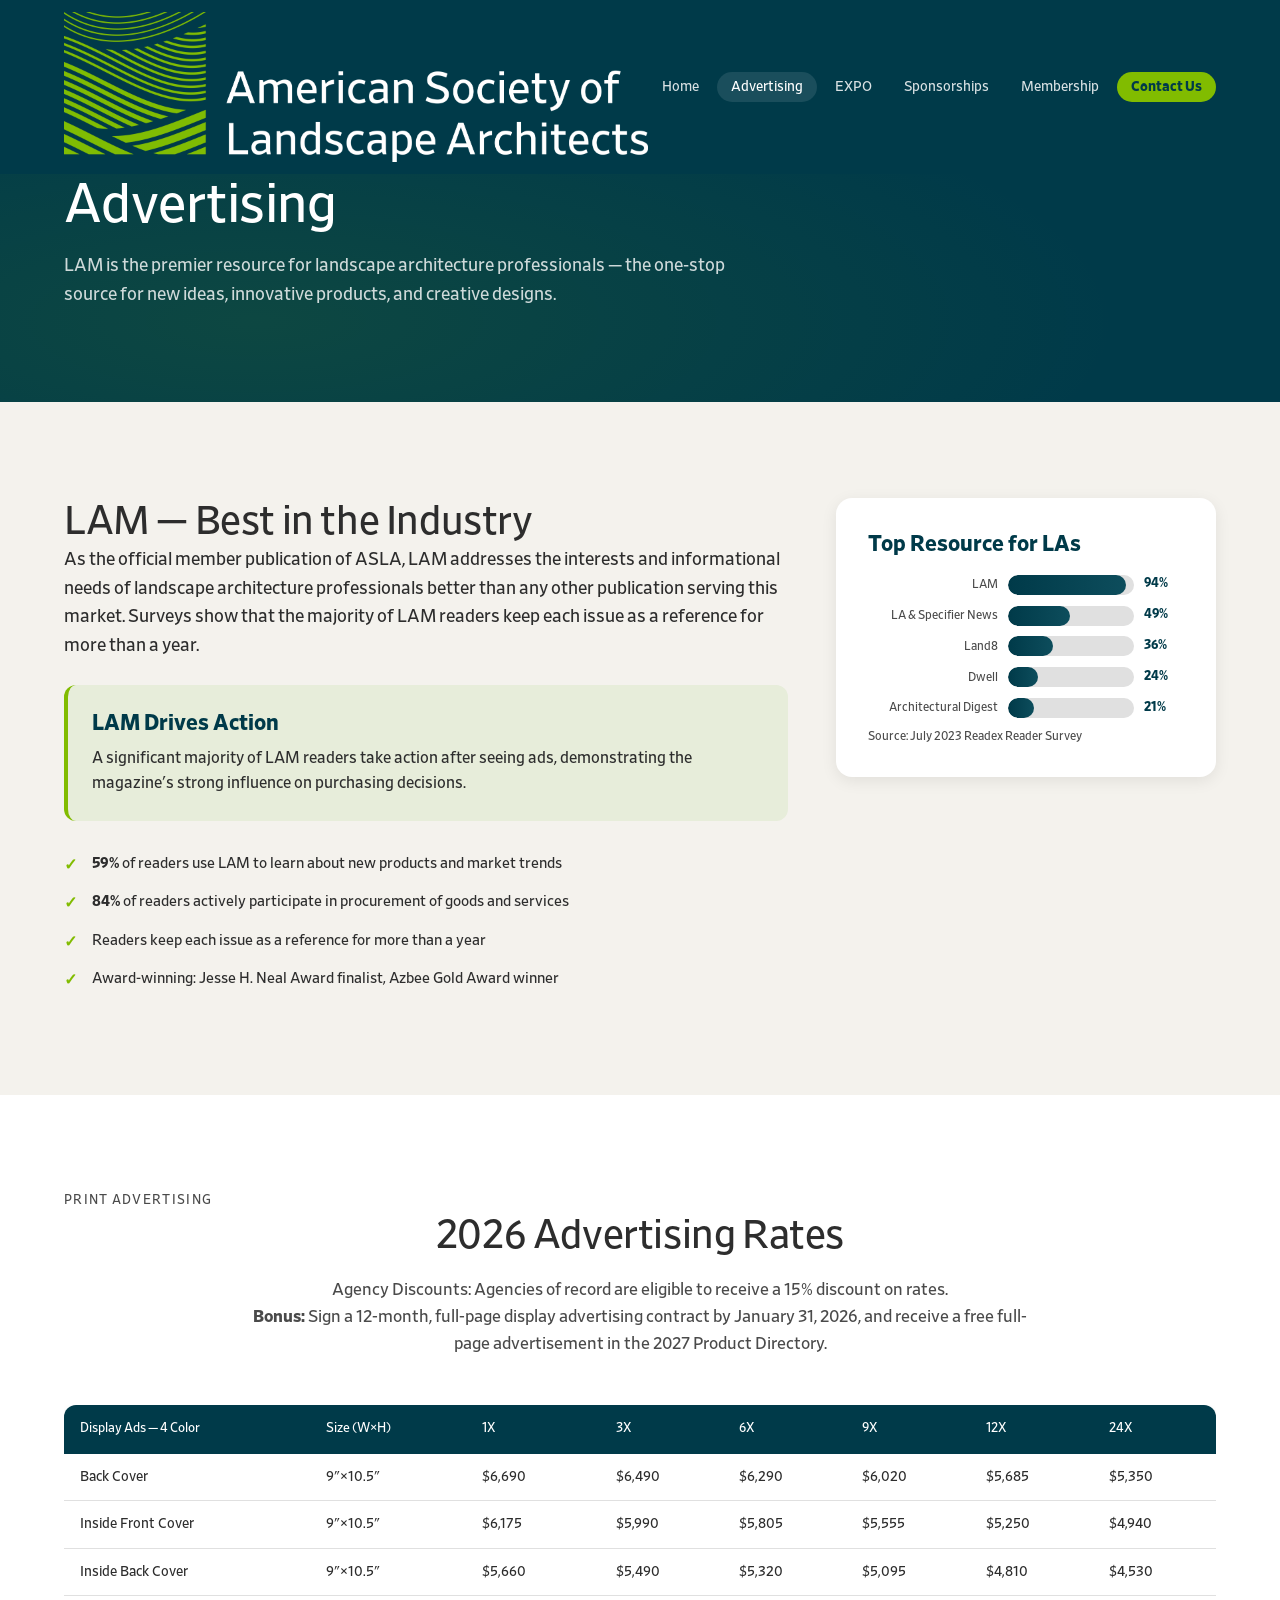
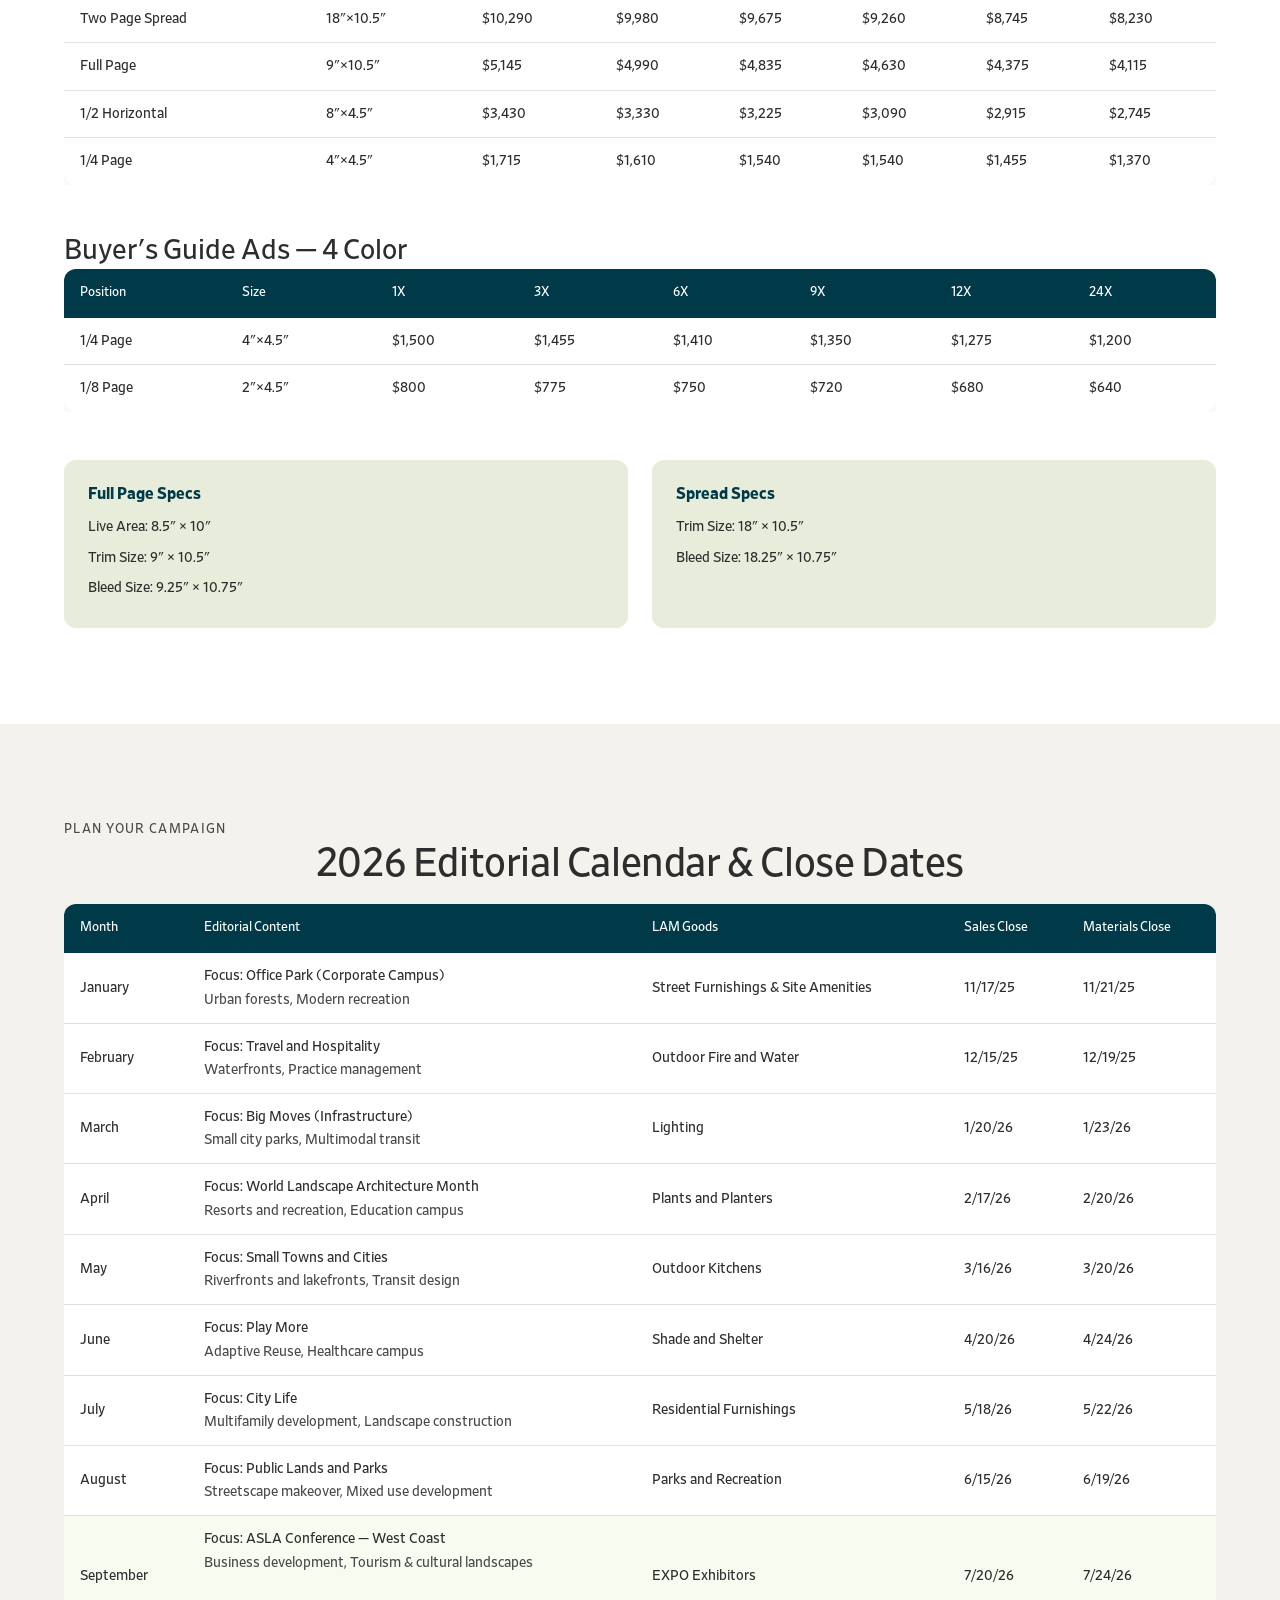
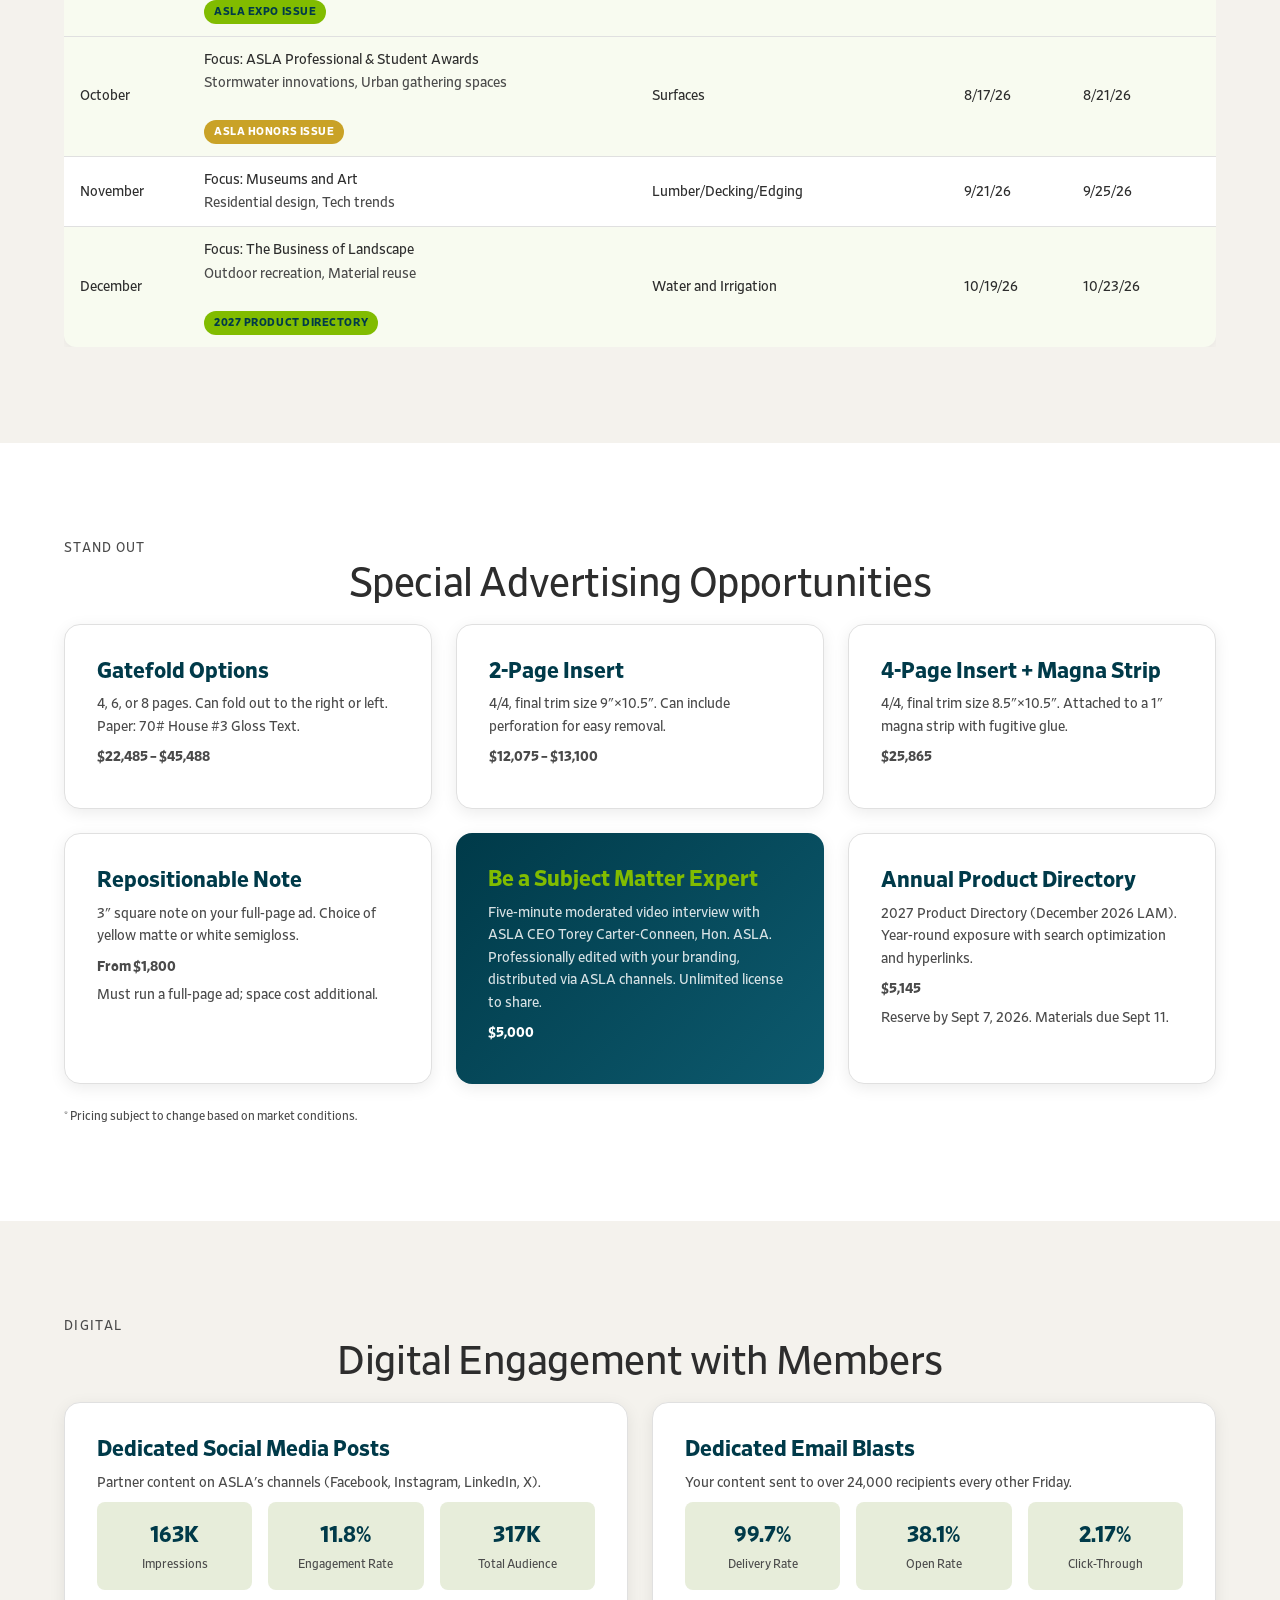
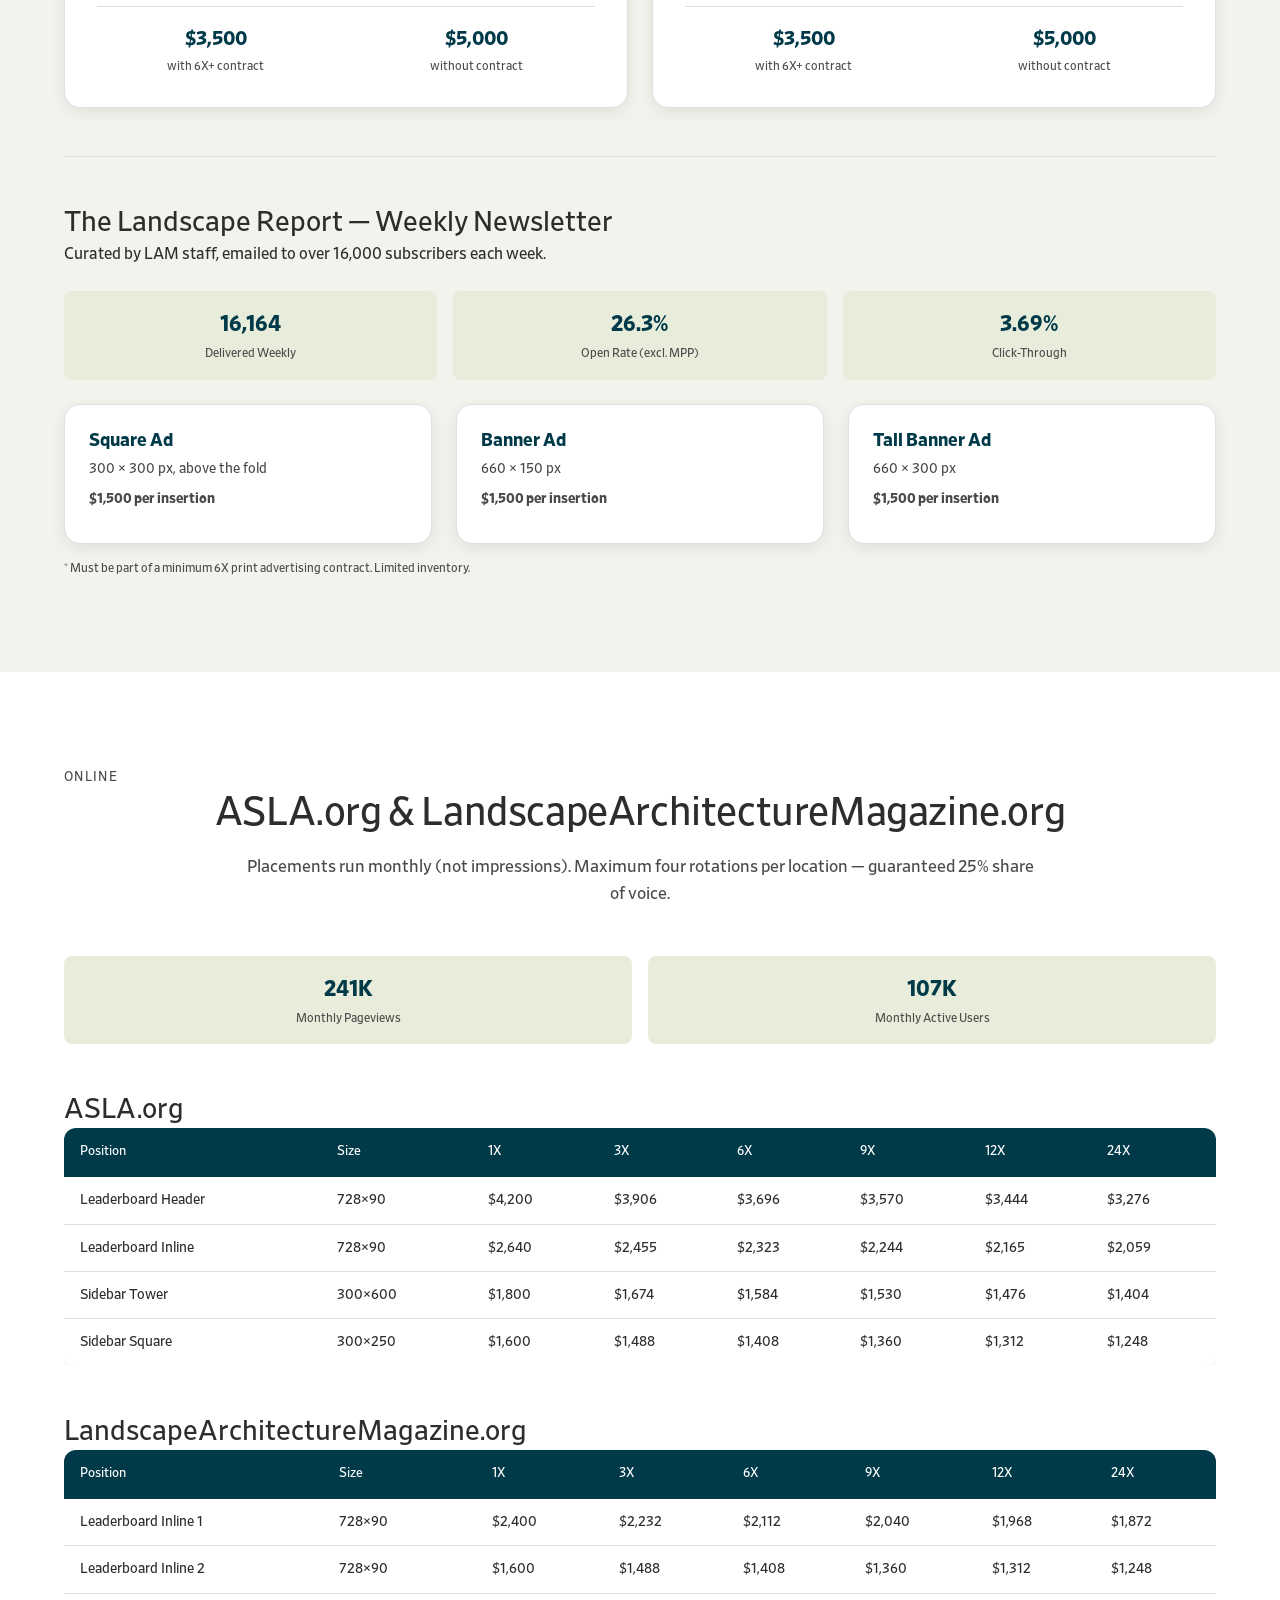
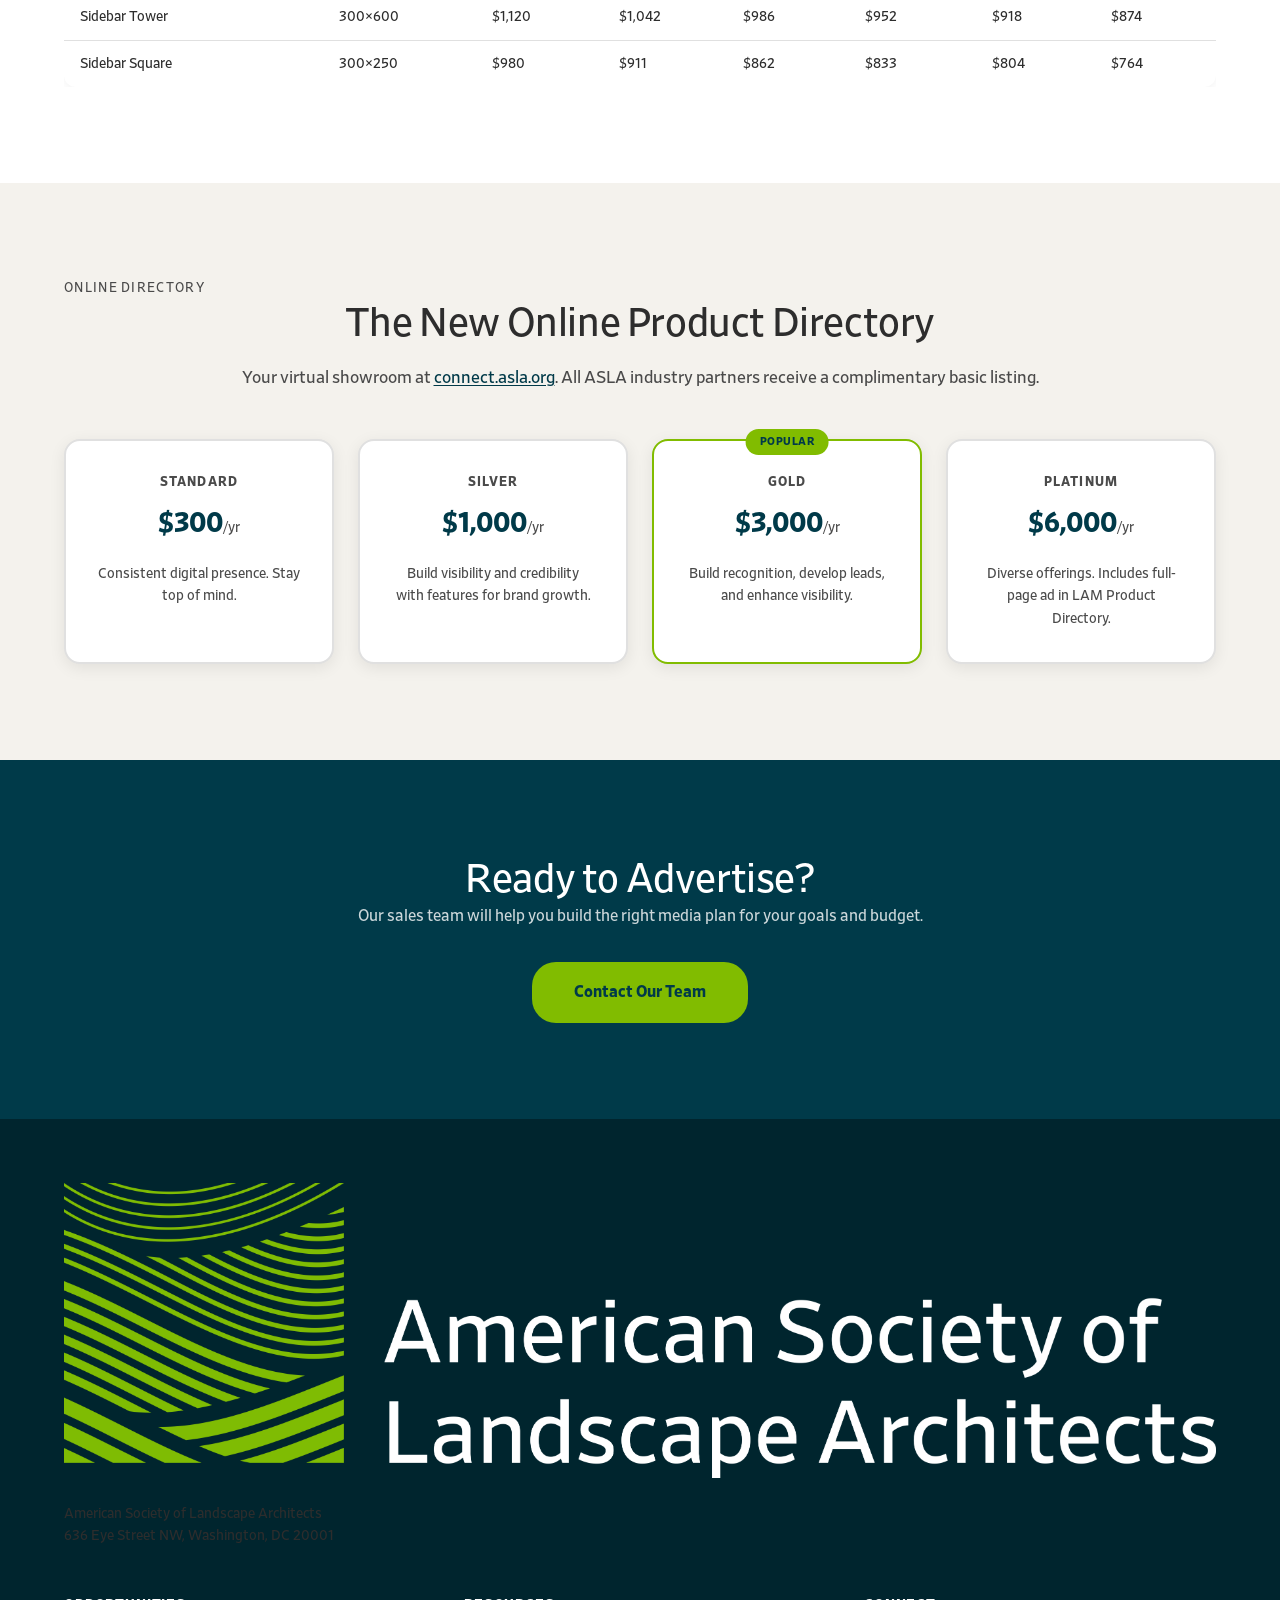
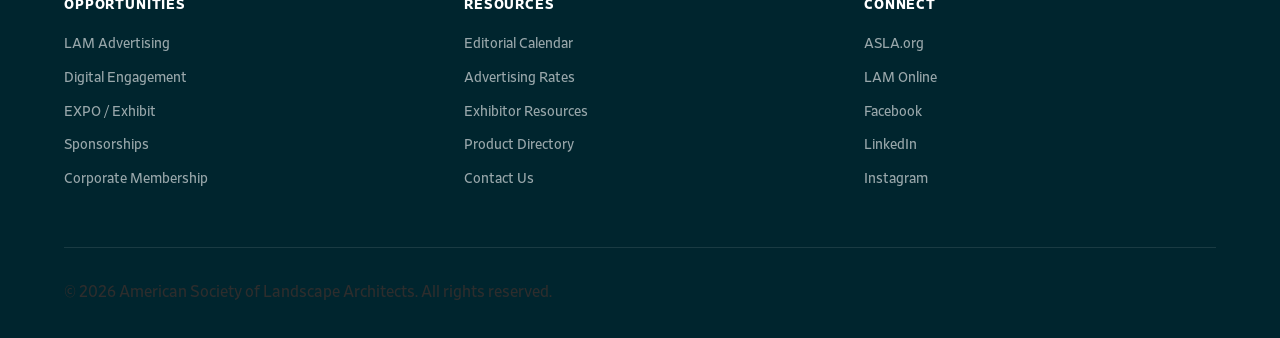
==== commit c064a617: "Reduce header logo size and fix Contact Us wrapping - Reduced logo height from 40px to 28px across a" ====
--- a/advertising.html
+++ b/advertising.html
@@ -13,7 +13,7 @@
 <header class="site-header" id="top">
   <div class="container header-inner">
     <a href="index.html" class="logo">
-      <img src="assets/logos/asla-full-green-white.png" alt="American Society of Landscape Architects" height="40">
+      <img src="assets/logos/asla-full-green-white.png" alt="American Society of Landscape Architects" height="28">
     </a>
     <button class="nav-toggle" aria-label="Toggle navigation" aria-expanded="false">
       <span></span><span></span><span></span>
@@ -332,7 +332,7 @@
 <footer class="site-footer">
   <div class="container footer-inner">
     <div class="footer-brand">
-      <img src="assets/logos/asla-full-green-white.png" alt="American Society of Landscape Architects" height="40">
+      <img src="assets/logos/asla-full-green-white.png" alt="American Society of Landscape Architects" height="28">
       <p>American Society of Landscape Architects<br>636 Eye Street NW, Washington, DC 20001</p>
     </div>
     <div class="footer-links">
--- a/style.css
+++ b/style.css
@@ -70,6 +70,7 @@
   background: var(--asla-green) !important;
   color: var(--asla-teal) !important;
   font-weight: 700 !important;
+  white-space: nowrap;
 }
 .nav-cta:hover { background: var(--asla-green-light) !important; }
 
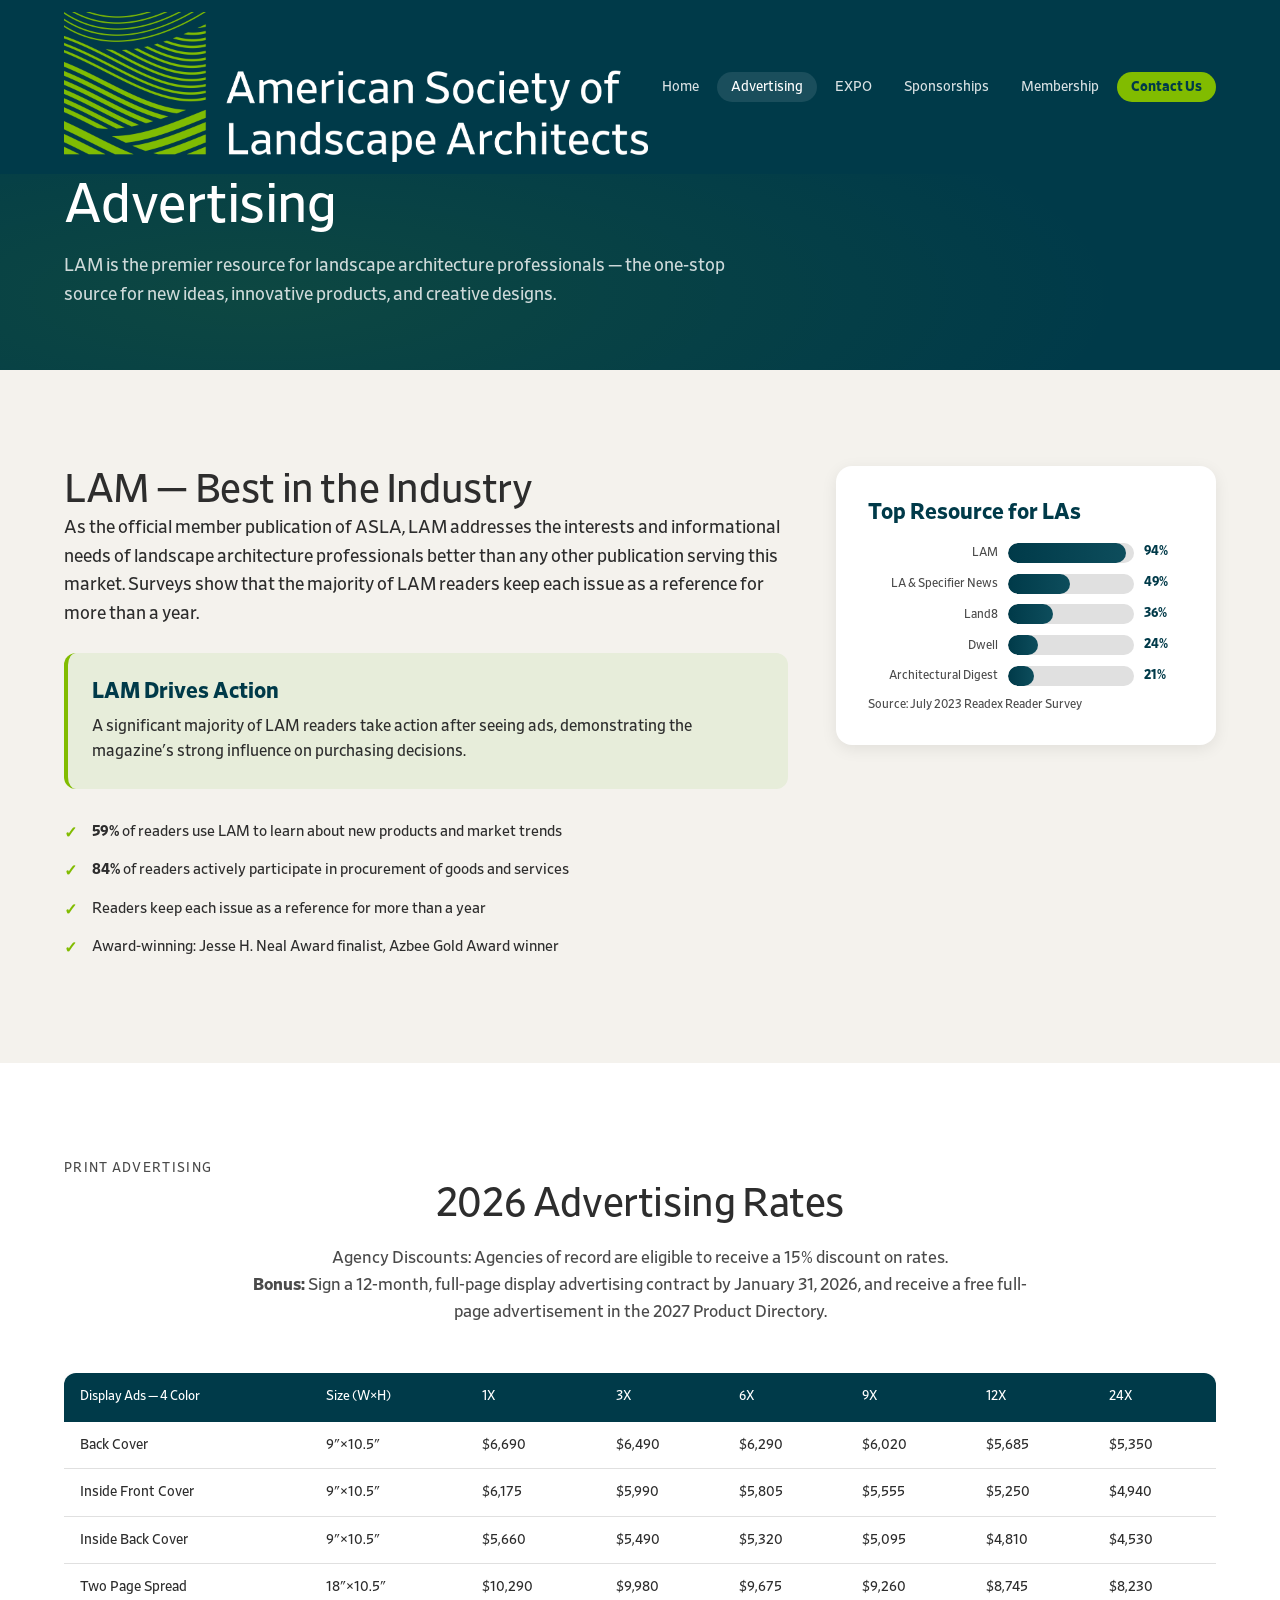
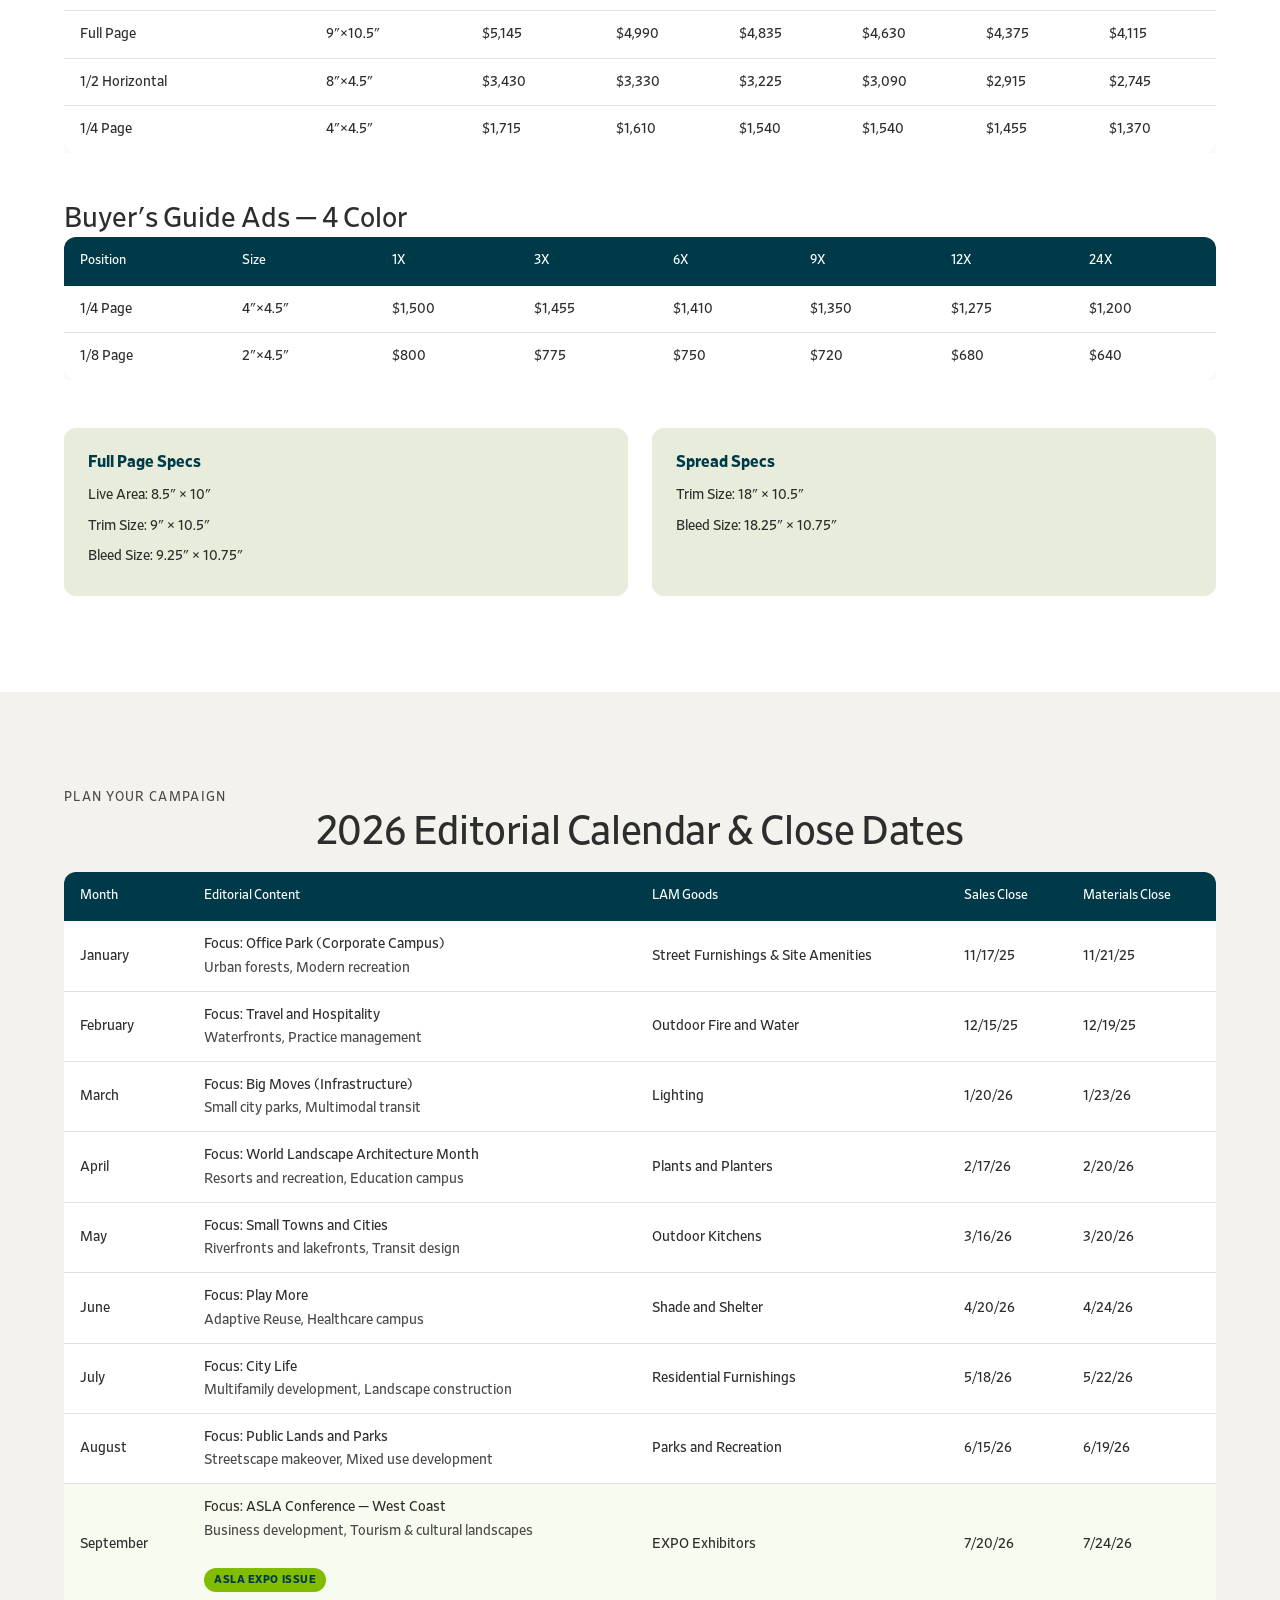
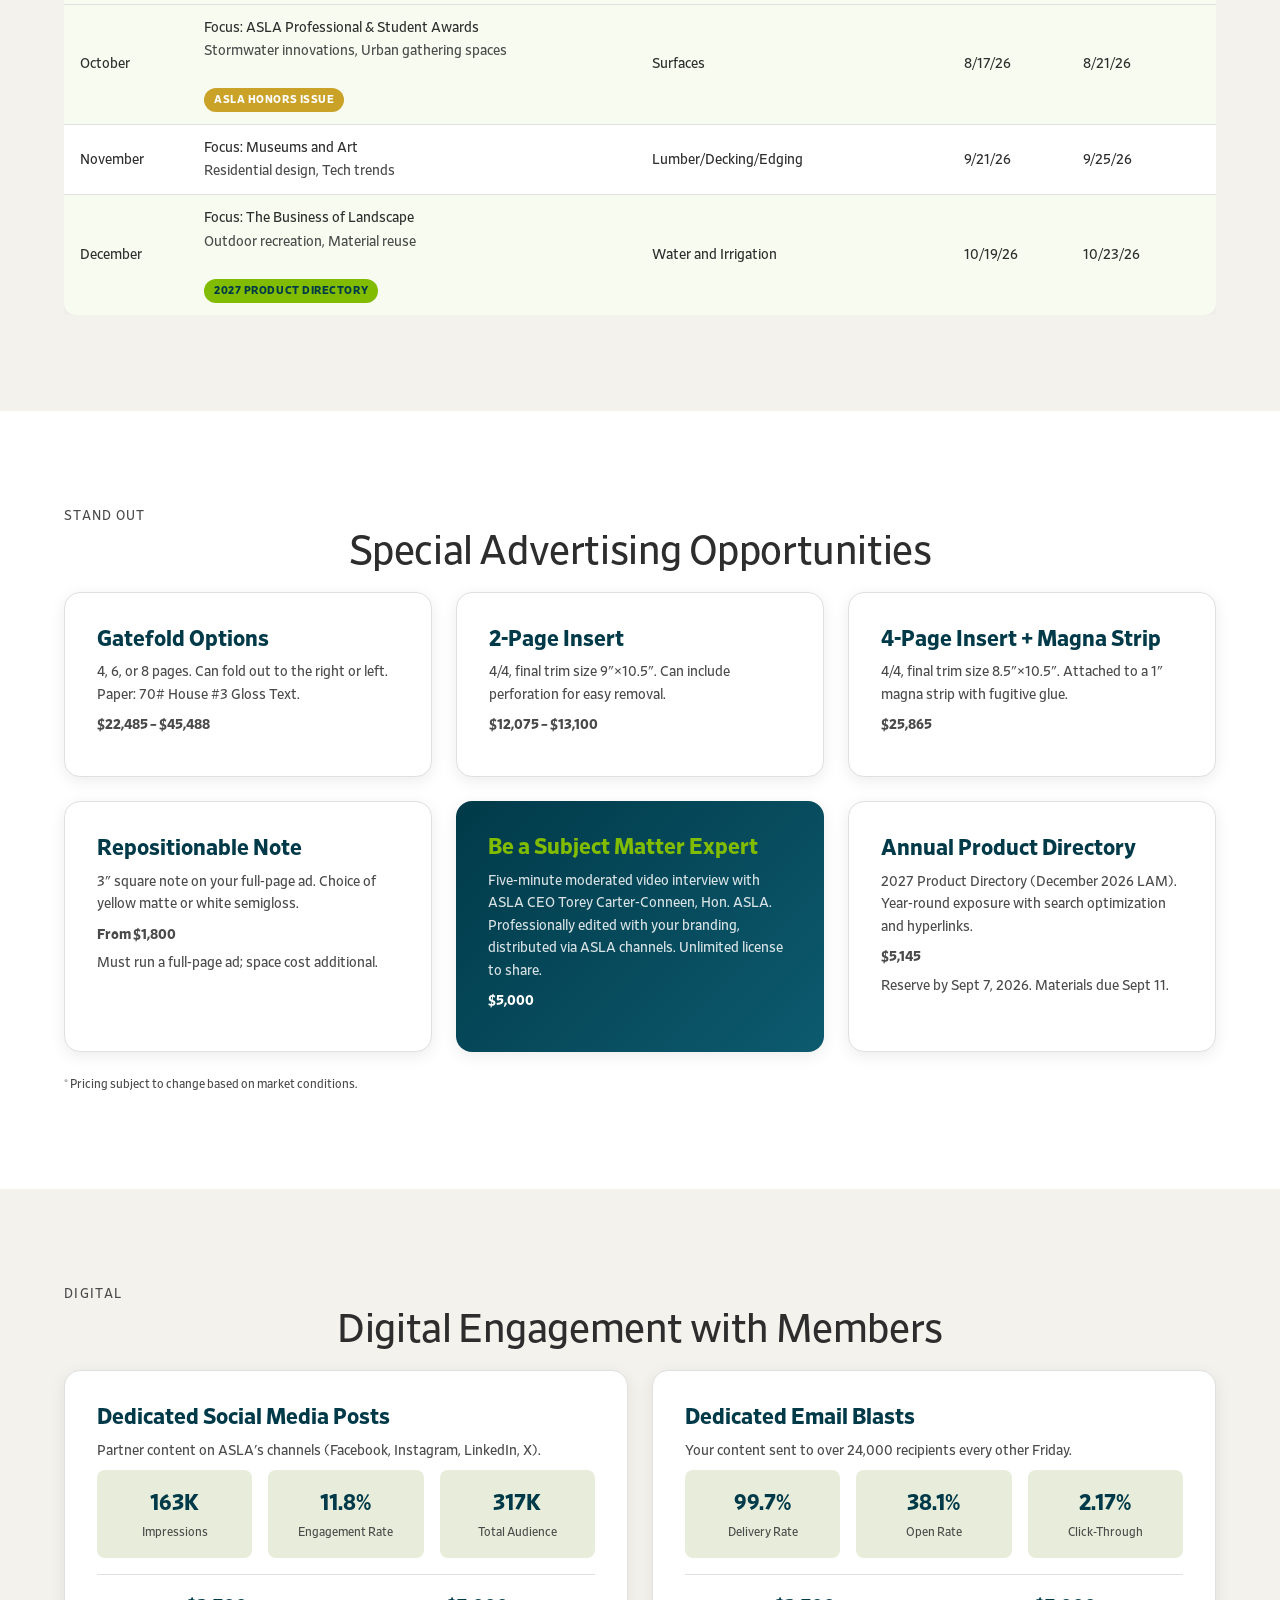
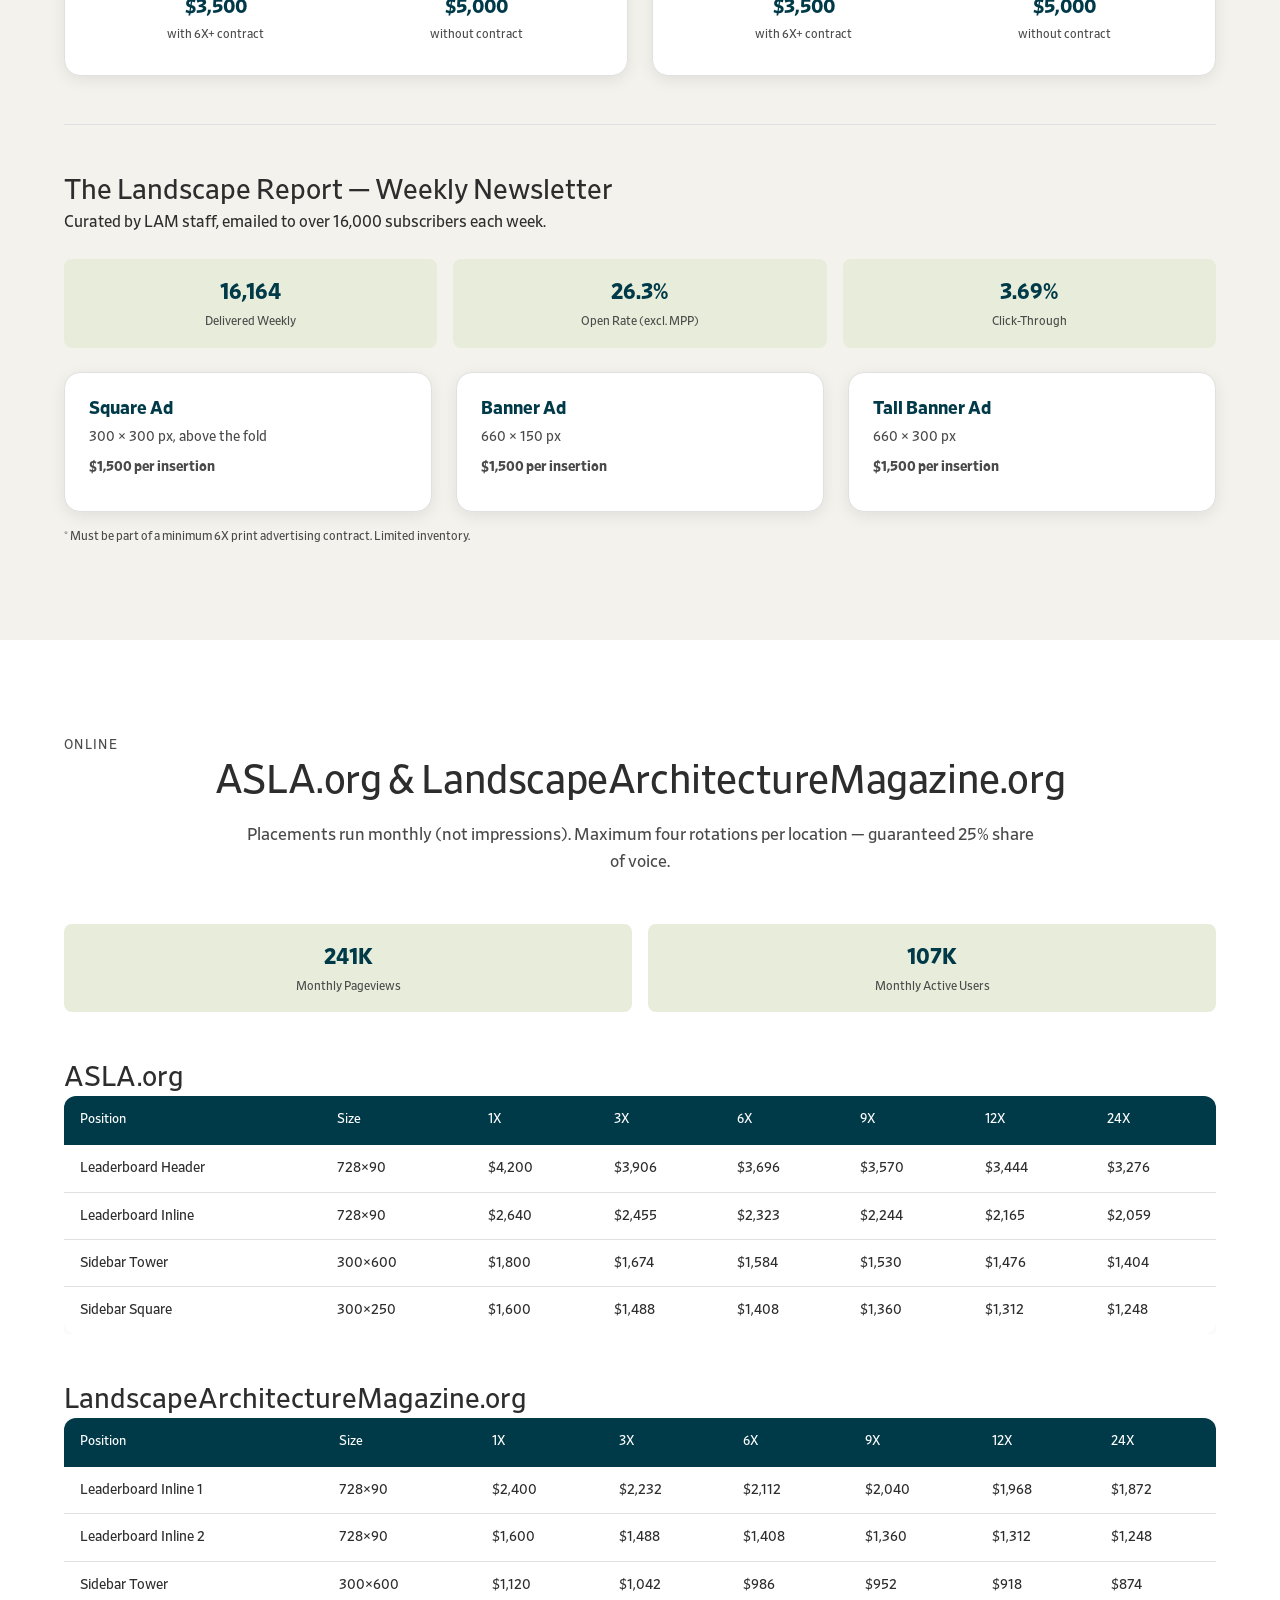
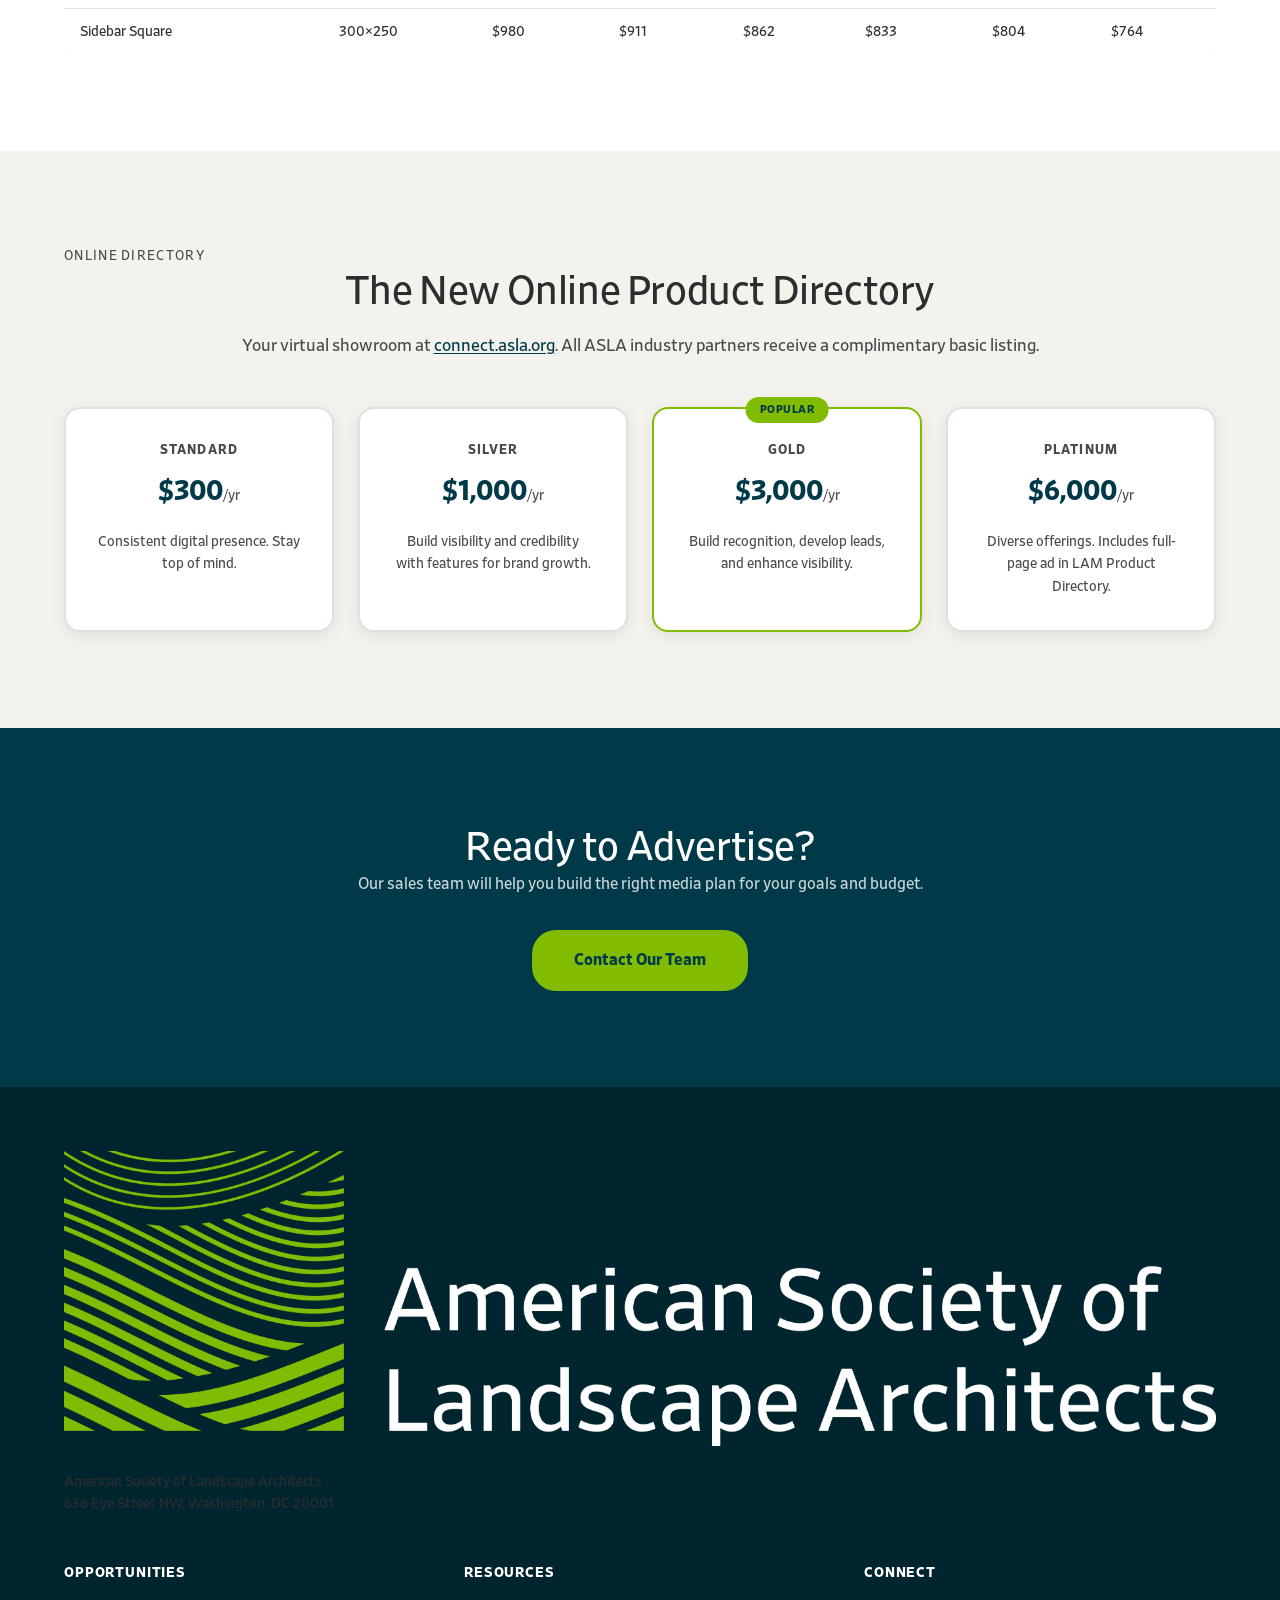
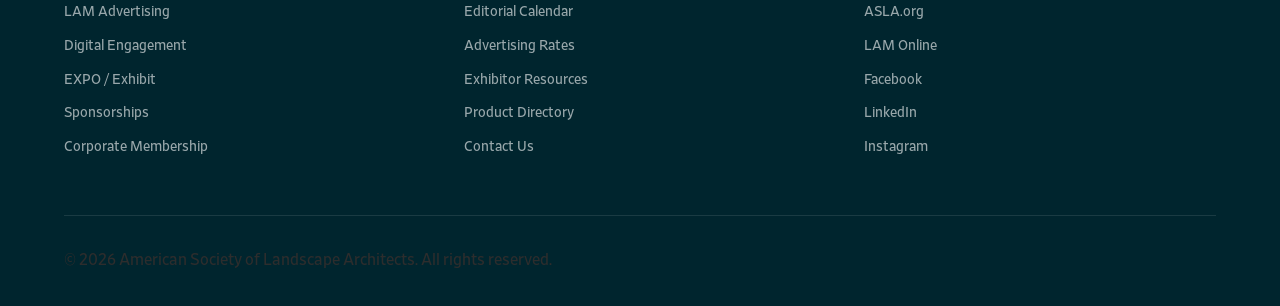
==== commit d44107c2: "Fix dark text on dark backgrounds, reduce logo to 14px - Added !important to hero-sub color rules to" ====
--- a/advertising.html
+++ b/advertising.html
@@ -13,7 +13,7 @@
 <header class="site-header" id="top">
   <div class="container header-inner">
     <a href="index.html" class="logo">
-      <img src="assets/logos/asla-full-green-white.png" alt="American Society of Landscape Architects" height="28">
+      <img src="assets/logos/asla-full-green-white.png" alt="American Society of Landscape Architects" height="14">
     </a>
     <button class="nav-toggle" aria-label="Toggle navigation" aria-expanded="false">
       <span></span><span></span><span></span>
@@ -332,7 +332,7 @@
 <footer class="site-footer">
   <div class="container footer-inner">
     <div class="footer-brand">
-      <img src="assets/logos/asla-full-green-white.png" alt="American Society of Landscape Architects" height="28">
+      <img src="assets/logos/asla-full-green-white.png" alt="American Society of Landscape Architects" height="14">
       <p>American Society of Landscape Architects<br>636 Eye Street NW, Washington, DC 20001</p>
     </div>
     <div class="footer-links">
--- a/style.css
+++ b/style.css
@@ -137,7 +137,7 @@
 .page-hero .container { position: relative; z-index: 2; }
 .page-hero h1 { color: var(--white); margin-bottom: var(--space-md); }
 .page-hero .hero-eyebrow { color: var(--asla-green); margin-bottom: var(--space-md); }
-.page-hero .hero-sub { color: rgba(255,255,255,0.8); max-width: 700px; }
+.page-hero p.hero-sub, .page-hero .hero-sub { color: rgba(255,255,255,0.8) !important; max-width: 700px; }
 .page-hero-dark { background: var(--asla-teal); }
 
 /* ── Hero (home) ──────────────────────────────────────────────────────────── */
@@ -161,9 +161,9 @@
     radial-gradient(ellipse at 80% 20%, rgba(255,255,255,0.05) 0%, transparent 50%);
 }
 .hero-content { position: relative; z-index: 2; max-width: 860px; }
-.hero-eyebrow { color: var(--asla-green); margin-bottom: var(--space-md); }
+.hero .hero-eyebrow { color: var(--asla-green); margin-bottom: var(--space-md); }
 .hero h1 { color: var(--white); margin-bottom: var(--space-lg); }
-.hero-sub { color: rgba(255,255,255,0.8); margin-bottom: var(--space-xl); }
+.hero p.hero-sub, .hero .hero-sub { color: rgba(255,255,255,0.8) !important; margin-bottom: var(--space-xl); }
 .hero-actions { display: flex; gap: var(--space-md); justify-content: center; flex-wrap: wrap; }
 
 /* ── Buttons ───────────────────────────────────────────────────────────────── */
@@ -207,6 +207,15 @@
 .section { padding: var(--space-4xl) 0; }
 .section-alt { background: var(--white); }
 .section-dark { background: var(--asla-teal); color: var(--white); }
+.section-dark p.body-lg, .page-hero p.body-lg, .hero p.body-lg { color: rgba(255,255,255,0.8) !important; }
+.section-dark h2, .section-dark h3, .section-dark h4, .section-dark h5 { color: var(--white); }
+.section-dark .section-intro { color: rgba(255,255,255,0.8); }
+.section-dark a:not(.btn) { color: var(--asla-green); }
+.section-dark .stat-number { color: var(--asla-green); }
+.section-dark .stat-label { color: rgba(255,255,255,0.85); }
+.section-dark .info-card { background: rgba(255,255,255,0.08); box-shadow: none; }
+.section-dark .info-card h4 { color: var(--asla-green); }
+.section-dark .info-card p, .section-dark .info-card li { color: rgba(255,255,255,0.85); }
 .section-title { text-align: center; margin-bottom: var(--space-md); }
 .section-intro {
   text-align: center;
@@ -818,6 +827,46 @@
 .back-to-top.visible { opacity: 1; transform: translateY(0); }
 .back-to-top:hover { background: var(--asla-teal-light); color: var(--white); }
 
+/* ── Application Form ─────────────────────────────────────────────────────── */
+.radio-label {
+  display: flex;
+  align-items: center;
+  gap: 8px;
+  padding: 10px 16px;
+  border: 1px solid var(--sand-200);
+  border-radius: var(--radius-sm);
+  cursor: pointer;
+  transition: border-color var(--dur-fast), background var(--dur-fast);
+}
+.radio-label:hover { border-color: var(--asla-green); }
+.radio-label input[type="radio"] { accent-color: var(--asla-green); }
+.tier-select { display: flex; flex-direction: column; gap: 10px; }
+.tier-option { padding: 16px 20px; }
+.tier-option strong { font-size: 16px; }
+.tier-desc { display: block; font-size: 13px; color: var(--fg2); margin-top: 2px; margin-left: 24px; }
+.affiliate-block {
+  border: 1px solid var(--sand-200);
+  border-radius: var(--radius-md);
+  padding: var(--space-lg);
+  margin-bottom: var(--space-lg);
+  background: var(--white);
+}
+.affiliate-block h4 { color: var(--asla-teal); margin-bottom: var(--space-md); font-size: 16px; }
+.form-notice {
+  background: var(--sand-100);
+  border-radius: var(--radius-sm);
+  padding: var(--space-lg);
+  margin: var(--space-xl) 0;
+  font-size: 14px;
+  color: var(--fg2);
+  line-height: 1.6;
+}
+.form-notice p + p { margin-top: var(--space-sm); }
+.tier-info { display: flex; flex-direction: column; gap: var(--space-md); }
+.tier-info div { padding-bottom: var(--space-md); border-bottom: 1px solid var(--sand-200); }
+.tier-info div:last-child { border-bottom: none; padding-bottom: 0; }
+.tier-info small { color: var(--fg2); }
+
 /* =============================================================================
    Responsive
    ============================================================================= */
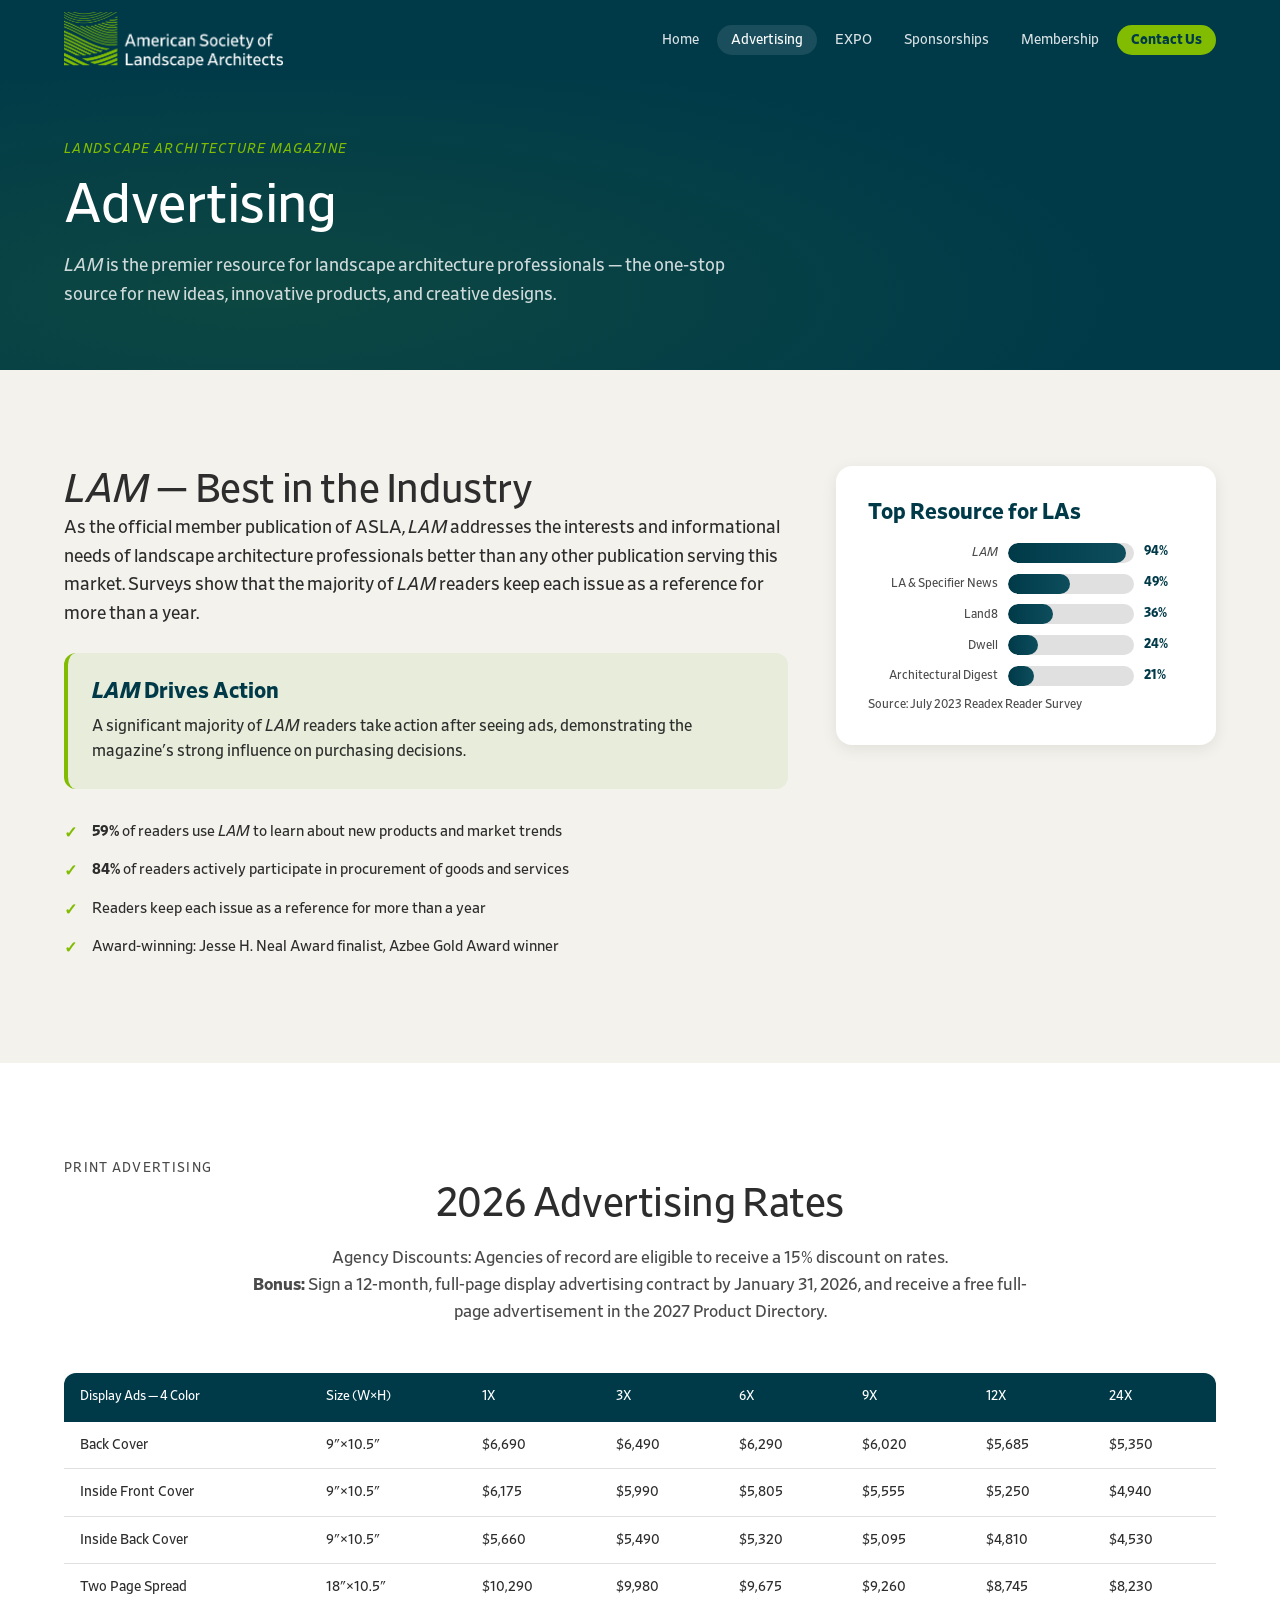
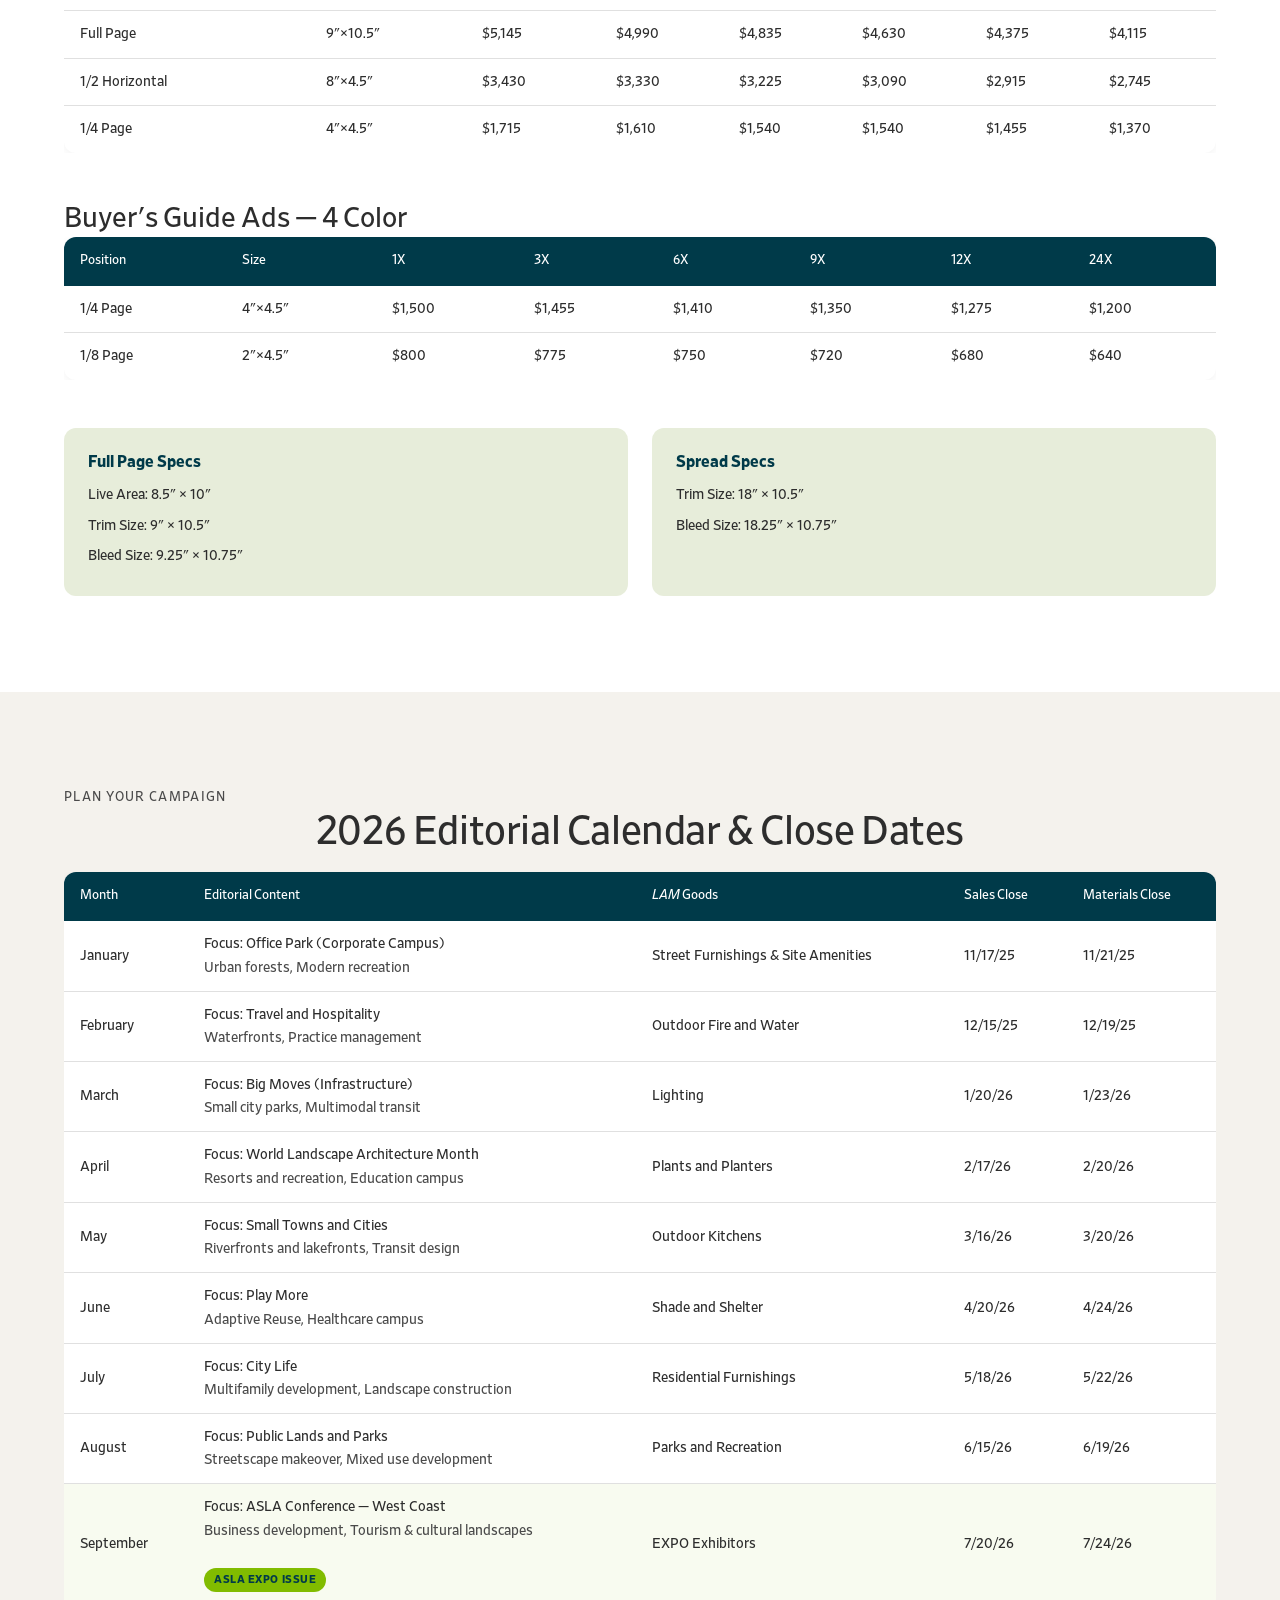
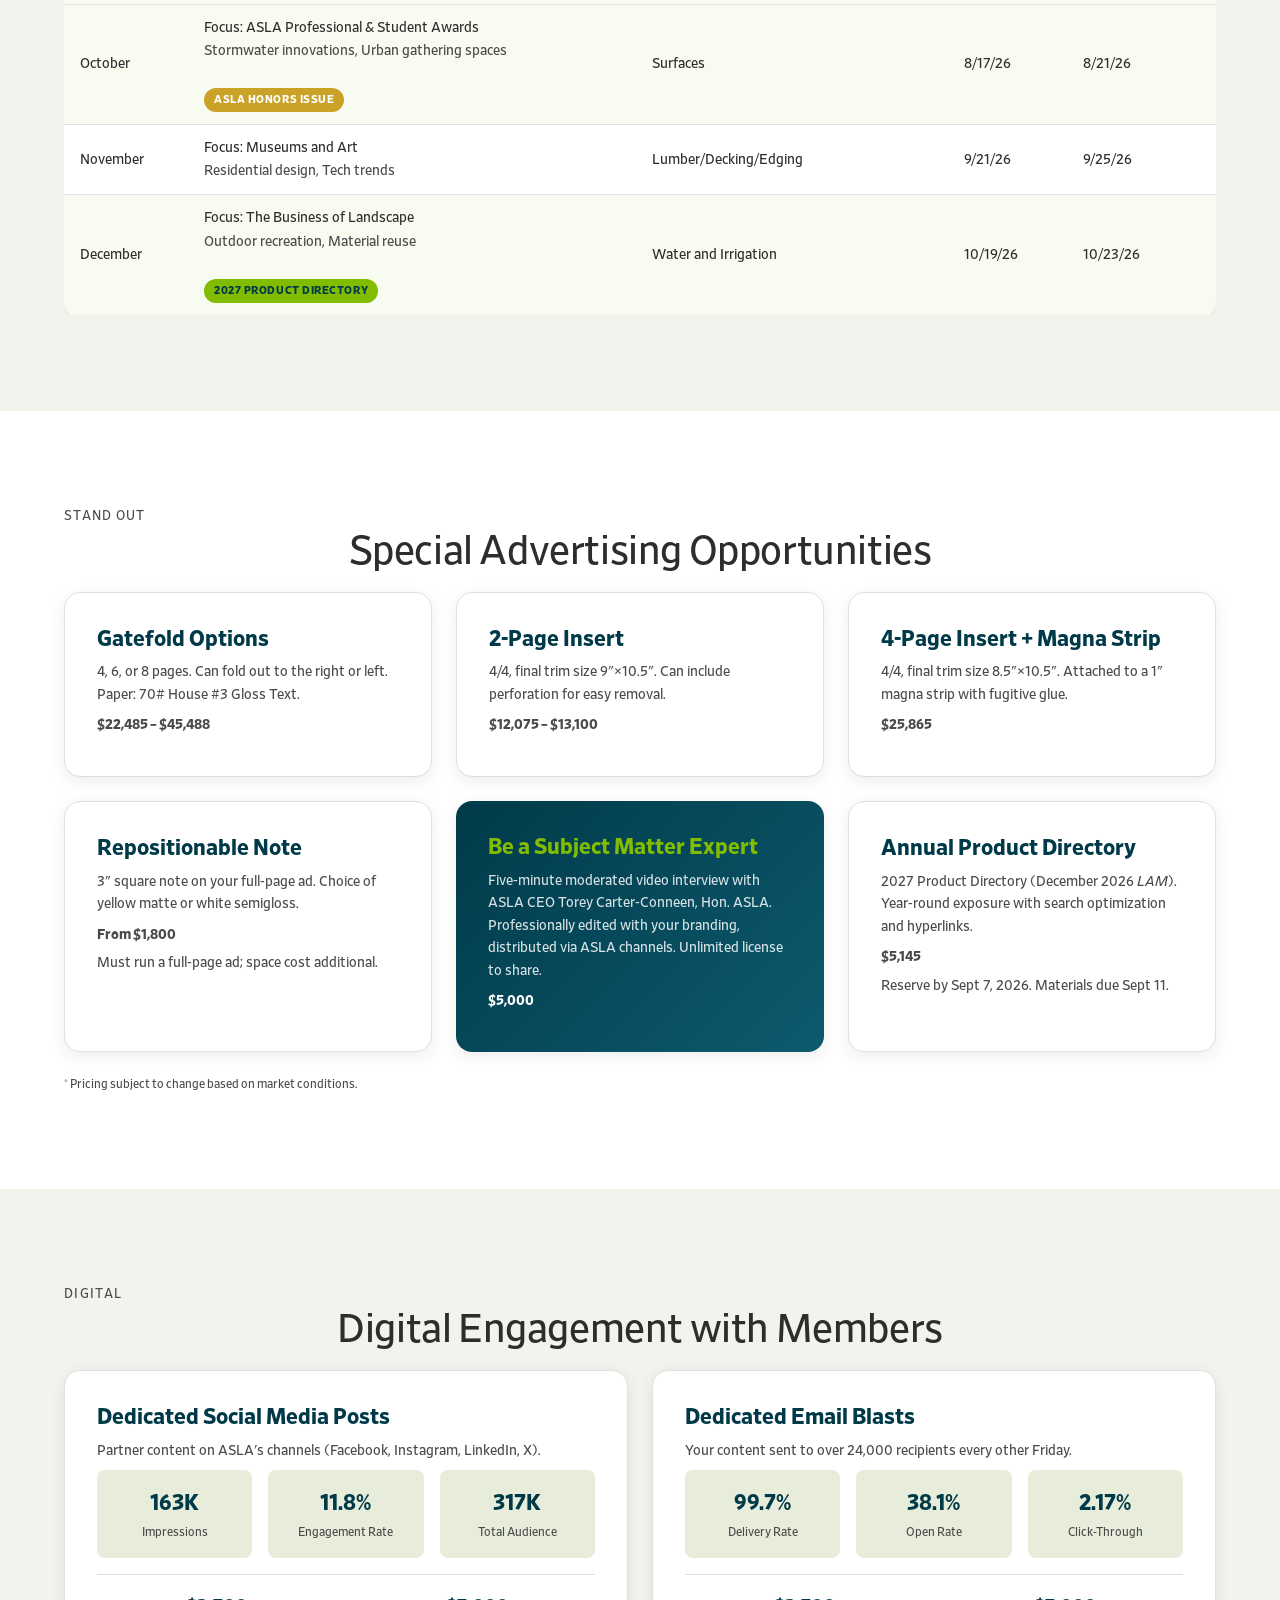
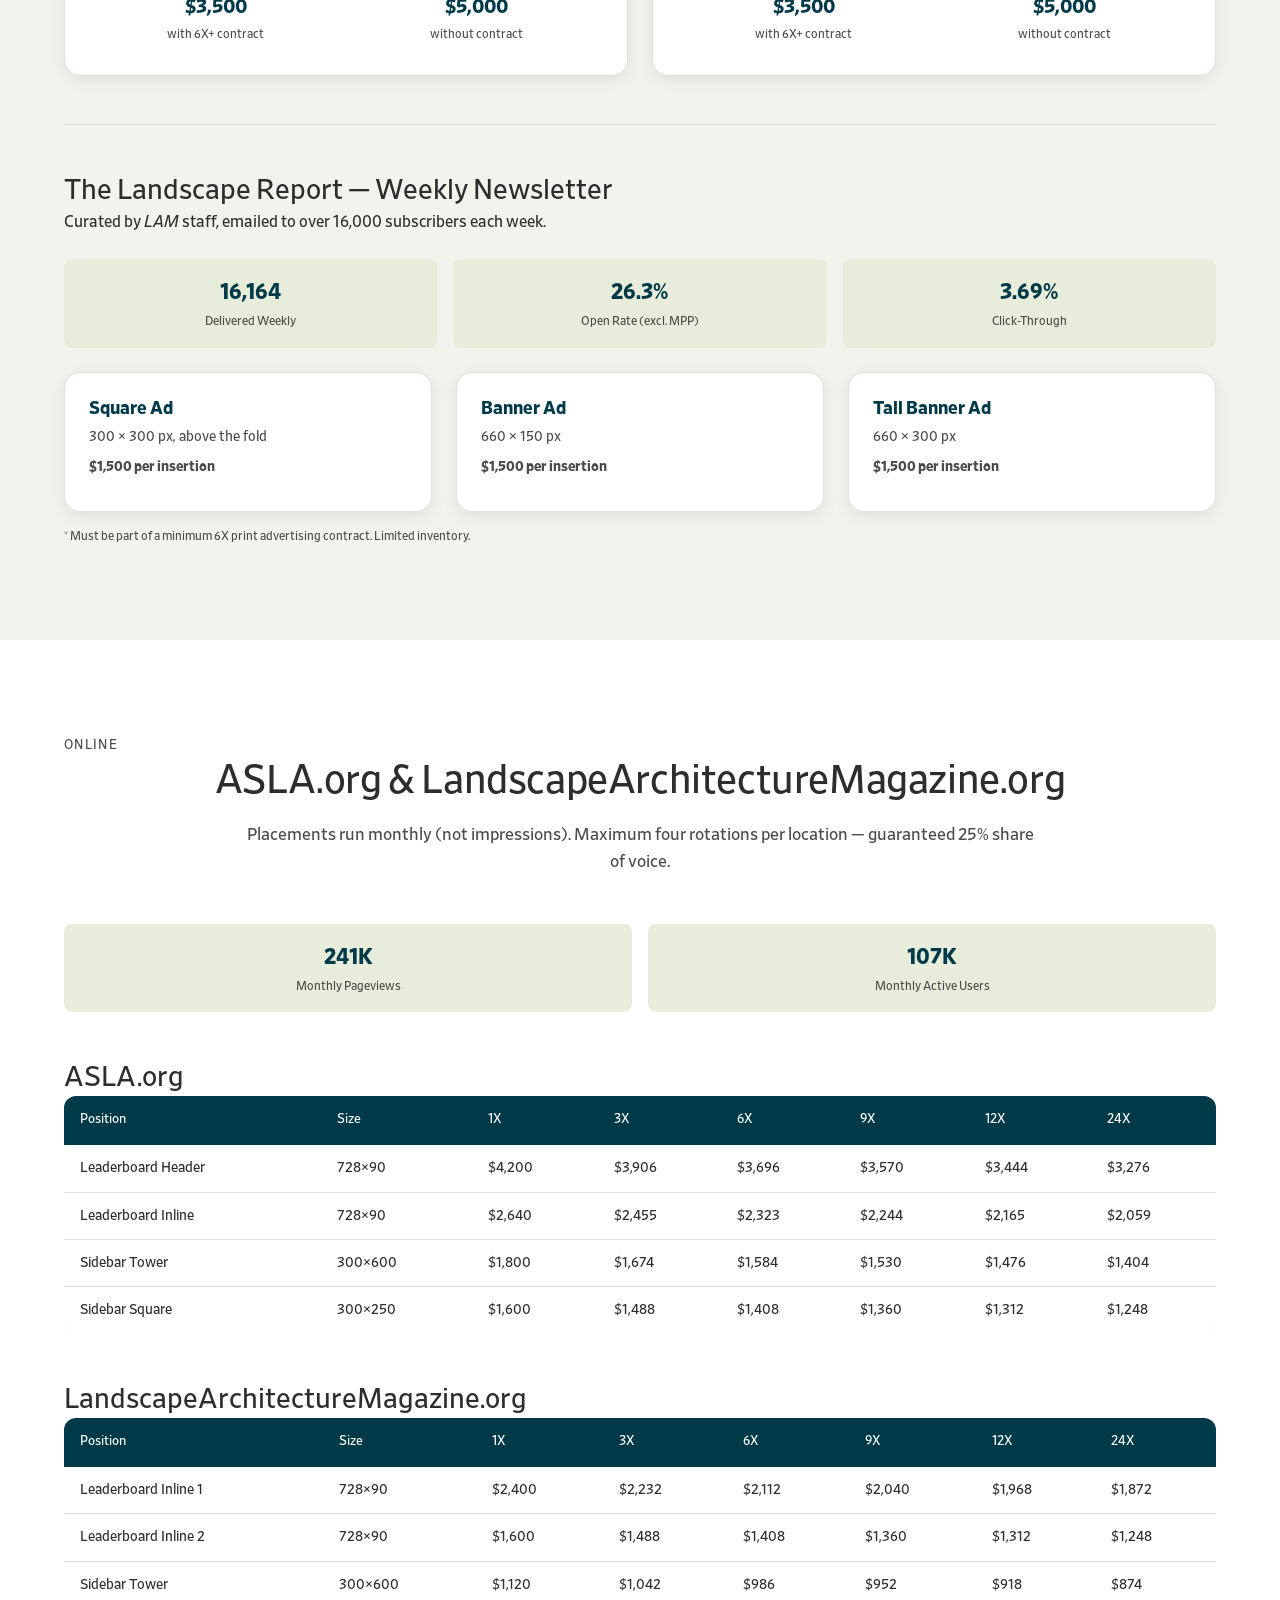
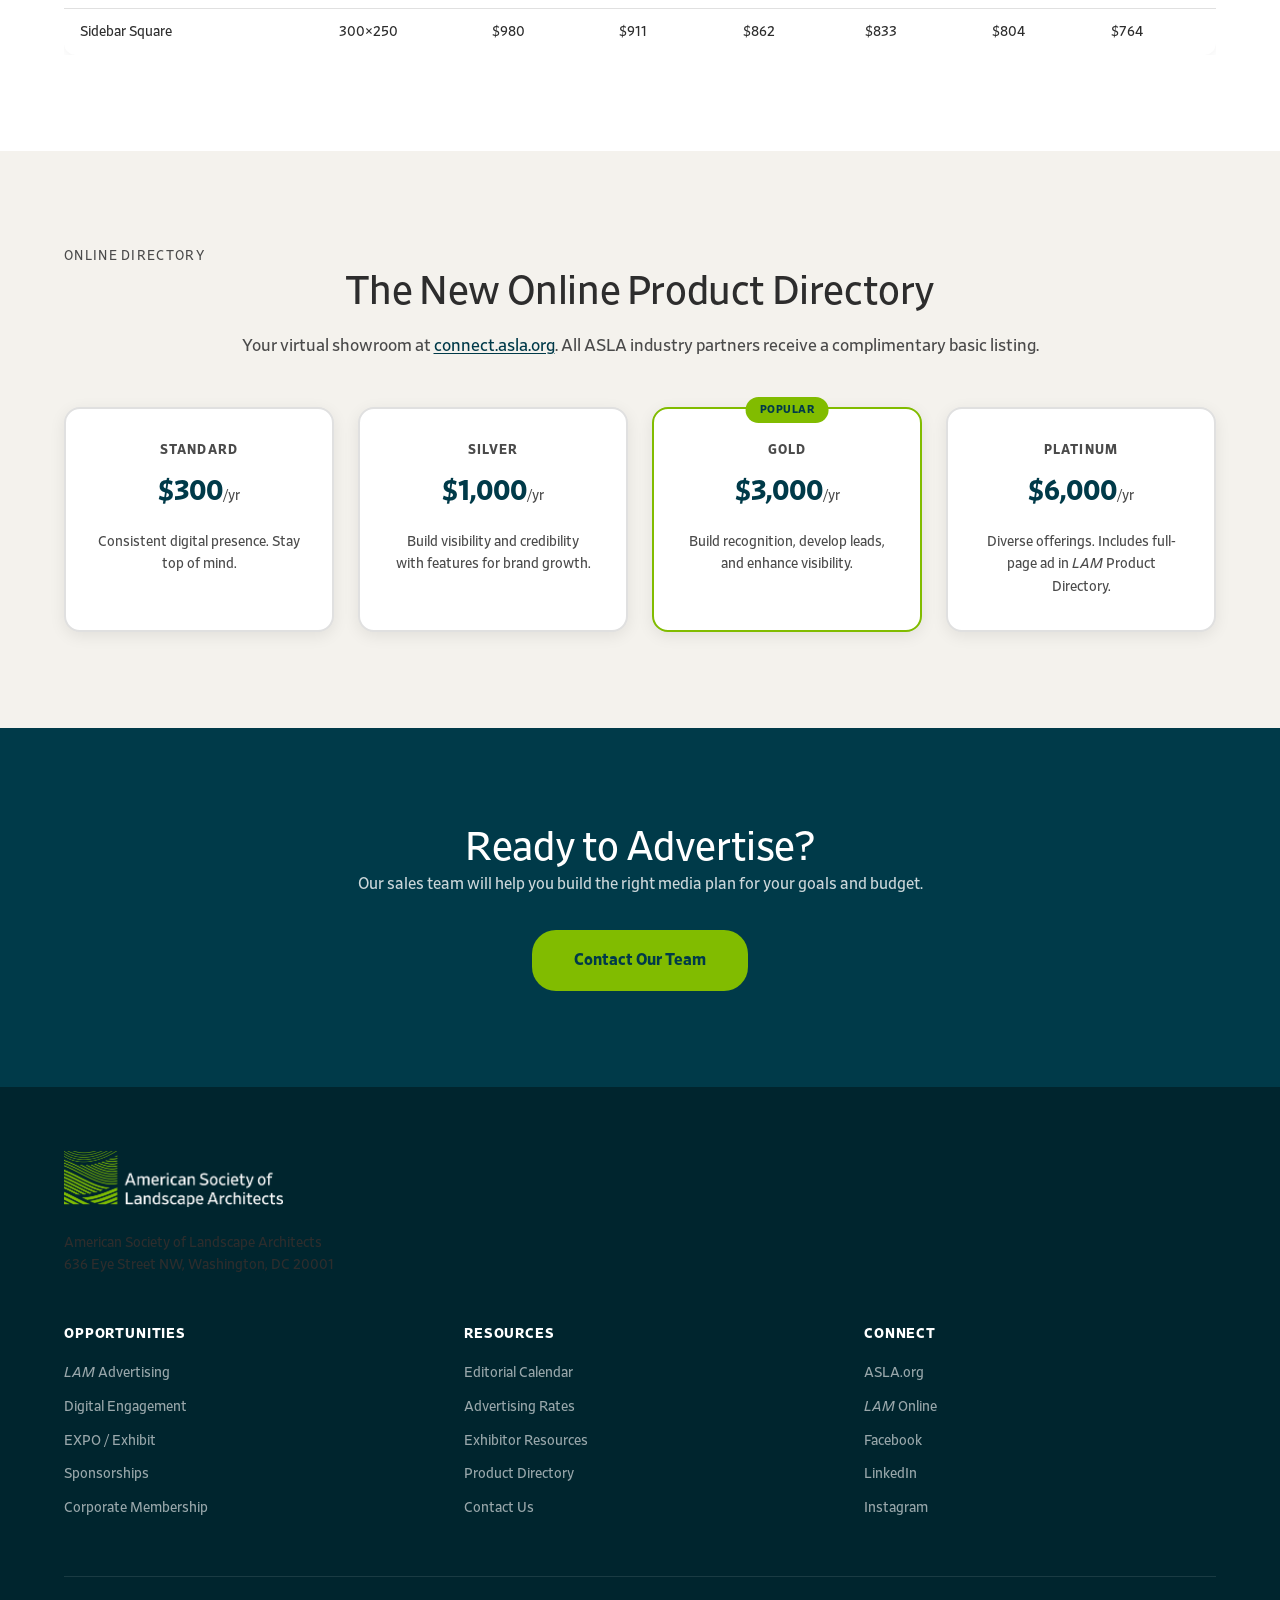
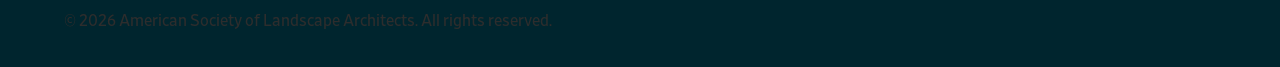
==== commit 025c8bc9: "Italicize LAM and Landscape Architecture Magazine throughout All visible instances of "LAM" and "Lan" ====
--- a/advertising.html
+++ b/advertising.html
@@ -13,7 +13,7 @@
 <header class="site-header" id="top">
   <div class="container header-inner">
     <a href="index.html" class="logo">
-      <img src="assets/logos/asla-full-green-white.png" alt="American Society of Landscape Architects" height="14">
+      <img src="assets/logos/asla-full-green-white.png" alt="American Society of Landscape Architects" height="7">
     </a>
     <button class="nav-toggle" aria-label="Toggle navigation" aria-expanded="false">
       <span></span><span></span><span></span>
@@ -24,7 +24,7 @@
         <li class="has-dropdown">
           <a href="advertising.html" class="active">Advertising</a>
           <ul class="dropdown">
-            <li><a href="#lam-advertising">LAM Print</a></li>
+            <li><a href="#lam-advertising"><em>LAM</em> Print</a></li>
             <li><a href="#ad-rates">Rates</a></li>
             <li><a href="#editorial-calendar">Editorial Calendar</a></li>
             <li><a href="#digital-engagement">Digital</a></li>
@@ -50,9 +50,9 @@
 <!-- ===== PAGE HERO ===== -->
 <section class="page-hero">
   <div class="container">
-    <p class="eyebrow hero-eyebrow">Landscape Architecture Magazine</p>
+    <p class="eyebrow hero-eyebrow"><em>Landscape Architecture Magazine</em></p>
     <h1>Advertising</h1>
-    <p class="body-lg hero-sub">LAM is the premier resource for landscape architecture professionals — the one-stop source for new ideas, innovative products, and creative designs.</p>
+    <p class="body-lg hero-sub"><em>LAM</em> is the premier resource for landscape architecture professionals — the one-stop source for new ideas, innovative products, and creative designs.</p>
   </div>
 </section>
 
@@ -61,14 +61,14 @@
   <div class="container">
     <div class="two-col">
       <div class="col-text">
-        <h2>LAM — Best in the Industry</h2>
-        <p class="body-lg">As the official member publication of ASLA, LAM addresses the interests and informational needs of landscape architecture professionals better than any other publication serving this market. Surveys show that the majority of LAM readers keep each issue as a reference for more than a year.</p>
+        <h2><em>LAM</em> — Best in the Industry</h2>
+        <p class="body-lg">As the official member publication of ASLA, <em>LAM</em> addresses the interests and informational needs of landscape architecture professionals better than any other publication serving this market. Surveys show that the majority of <em>LAM</em> readers keep each issue as a reference for more than a year.</p>
         <div class="highlight-box">
-          <h4>LAM Drives Action</h4>
-          <p>A significant majority of LAM readers take action after seeing ads, demonstrating the magazine's strong influence on purchasing decisions.</p>
+          <h4><em>LAM</em> Drives Action</h4>
+          <p>A significant majority of <em>LAM</em> readers take action after seeing ads, demonstrating the magazine's strong influence on purchasing decisions.</p>
         </div>
         <ul class="check-list">
-          <li><strong>59%</strong> of readers use LAM to learn about new products and market trends</li>
+          <li><strong>59%</strong> of readers use <em>LAM</em> to learn about new products and market trends</li>
           <li><strong>84%</strong> of readers actively participate in procurement of goods and services</li>
           <li>Readers keep each issue as a reference for more than a year</li>
           <li>Award-winning: Jesse H. Neal Award finalist, Azbee Gold Award winner</li>
@@ -78,7 +78,7 @@
         <div class="info-card">
           <h4>Top Resource for LAs</h4>
           <div class="bar-chart">
-            <div class="bar-row"><span class="bar-label">LAM</span><div class="bar-track"><div class="bar-fill" style="width:94%"></div></div><span class="bar-val">94%</span></div>
+            <div class="bar-row"><span class="bar-label"><em>LAM</em></span><div class="bar-track"><div class="bar-fill" style="width:94%"></div></div><span class="bar-val">94%</span></div>
             <div class="bar-row"><span class="bar-label">LA &amp; Specifier News</span><div class="bar-track"><div class="bar-fill" style="width:49%"></div></div><span class="bar-val">49%</span></div>
             <div class="bar-row"><span class="bar-label">Land8</span><div class="bar-track"><div class="bar-fill" style="width:36%"></div></div><span class="bar-val">36%</span></div>
             <div class="bar-row"><span class="bar-label">Dwell</span><div class="bar-track"><div class="bar-fill" style="width:24%"></div></div><span class="bar-val">24%</span></div>
@@ -150,7 +150,7 @@
     <div class="table-wrap">
       <table class="rate-table cal-table">
         <thead>
-          <tr><th>Month</th><th>Editorial Content</th><th>LAM Goods</th><th>Sales Close</th><th>Materials Close</th></tr>
+          <tr><th>Month</th><th>Editorial Content</th><th><em>LAM</em> Goods</th><th>Sales Close</th><th>Materials Close</th></tr>
         </thead>
         <tbody>
           <tr><td>January</td><td>Focus: Office Park (Corporate Campus)<br><small>Urban forests, Modern recreation</small></td><td>Street Furnishings &amp; Site Amenities</td><td>11/17/25</td><td>11/21/25</td></tr>
@@ -205,7 +205,7 @@
       </div>
       <div class="feature-card">
         <h4>Annual Product Directory</h4>
-        <p>2027 Product Directory (December 2026 LAM). Year-round exposure with search optimization and hyperlinks.</p>
+        <p>2027 Product Directory (December 2026 <em>LAM</em>). Year-round exposure with search optimization and hyperlinks.</p>
         <p class="price-range">$5,145</p>
         <p class="caption">Reserve by Sept 7, 2026. Materials due Sept 11.</p>
       </div>
@@ -251,7 +251,7 @@
     <div class="divider"></div>
 
     <h3>The Landscape Report — Weekly Newsletter</h3>
-    <p>Curated by LAM staff, emailed to over 16,000 subscribers each week.</p>
+    <p>Curated by <em>LAM</em> staff, emailed to over 16,000 subscribers each week.</p>
     <div class="metric-grid" style="margin:var(--space-lg) 0">
       <div class="metric"><span class="metric-val">16,164</span><span class="metric-label">Delivered Weekly</span></div>
       <div class="metric"><span class="metric-val">26.3%</span><span class="metric-label">Open Rate (excl. MPP)</span></div>
@@ -315,7 +315,7 @@
       <div class="tier-card"><div class="tier-header">Standard</div><div class="tier-price">$300<small>/yr</small></div><p>Consistent digital presence. Stay top of mind.</p></div>
       <div class="tier-card"><div class="tier-header">Silver</div><div class="tier-price">$1,000<small>/yr</small></div><p>Build visibility and credibility with features for brand growth.</p></div>
       <div class="tier-card featured"><div class="tier-header">Gold</div><div class="tier-price">$3,000<small>/yr</small></div><p>Build recognition, develop leads, and enhance visibility.</p></div>
-      <div class="tier-card"><div class="tier-header">Platinum</div><div class="tier-price">$6,000<small>/yr</small></div><p>Diverse offerings. Includes full-page ad in LAM Product Directory.</p></div>
+      <div class="tier-card"><div class="tier-header">Platinum</div><div class="tier-price">$6,000<small>/yr</small></div><p>Diverse offerings. Includes full-page ad in <em>LAM</em> Product Directory.</p></div>
     </div>
   </div>
 </section>
@@ -332,13 +332,13 @@
 <footer class="site-footer">
   <div class="container footer-inner">
     <div class="footer-brand">
-      <img src="assets/logos/asla-full-green-white.png" alt="American Society of Landscape Architects" height="14">
+      <img src="assets/logos/asla-full-green-white.png" alt="American Society of Landscape Architects" height="7">
       <p>American Society of Landscape Architects<br>636 Eye Street NW, Washington, DC 20001</p>
     </div>
     <div class="footer-links">
-      <div><h5>Opportunities</h5><ul><li><a href="advertising.html">LAM Advertising</a></li><li><a href="advertising.html#digital-engagement">Digital Engagement</a></li><li><a href="expo.html">EXPO / Exhibit</a></li><li><a href="sponsorships.html">Sponsorships</a></li><li><a href="membership.html">Corporate Membership</a></li></ul></div>
+      <div><h5>Opportunities</h5><ul><li><a href="advertising.html"><em>LAM</em> Advertising</a></li><li><a href="advertising.html#digital-engagement">Digital Engagement</a></li><li><a href="expo.html">EXPO / Exhibit</a></li><li><a href="sponsorships.html">Sponsorships</a></li><li><a href="membership.html">Corporate Membership</a></li></ul></div>
       <div><h5>Resources</h5><ul><li><a href="advertising.html#editorial-calendar">Editorial Calendar</a></li><li><a href="advertising.html#ad-rates">Advertising Rates</a></li><li><a href="expo.html#exhibitor-resources">Exhibitor Resources</a></li><li><a href="advertising.html#product-directory">Product Directory</a></li><li><a href="contact.html">Contact Us</a></li></ul></div>
-      <div><h5>Connect</h5><ul><li><a href="https://www.asla.org">ASLA.org</a></li><li><a href="https://www.landscapearchitecturemagazine.org">LAM Online</a></li><li><a href="https://www.facebook.com/americansocietyoflandscapearchitects">Facebook</a></li><li><a href="https://www.linkedin.com/company/american-society-of-landscape-architects/">LinkedIn</a></li><li><a href="https://www.instagram.com/nationalasla">Instagram</a></li></ul></div>
+      <div><h5>Connect</h5><ul><li><a href="https://www.asla.org">ASLA.org</a></li><li><a href="https://www.landscapearchitecturemagazine.org"><em>LAM</em> Online</a></li><li><a href="https://www.facebook.com/americansocietyoflandscapearchitects">Facebook</a></li><li><a href="https://www.linkedin.com/company/american-society-of-landscape-architects/">LinkedIn</a></li><li><a href="https://www.instagram.com/nationalasla">Instagram</a></li></ul></div>
     </div>
     <div class="footer-bottom"><p>&copy; 2026 American Society of Landscape Architects. All rights reserved.</p></div>
   </div>
--- a/style.css
+++ b/style.css
@@ -46,7 +46,7 @@
   justify-content: space-between;
 }
 .logo { display: flex; align-items: center; gap: 10px; text-decoration: none; }
-.logo img { display: block; }
+.logo img { display: block; height: 56px; width: auto; }
 .logo-text {
   font-family: var(--font-sans);
   font-weight: 700;
@@ -773,7 +773,7 @@
 }
 .footer-inner {}
 .footer-brand { margin-bottom: var(--space-2xl); }
-.footer-brand img { margin-bottom: var(--space-md); }
+.footer-brand img { margin-bottom: var(--space-md); height: 56px; width: auto; }
 .footer-brand p { font-size: 14px; line-height: 1.6; }
 .footer-links {
   display: grid;
